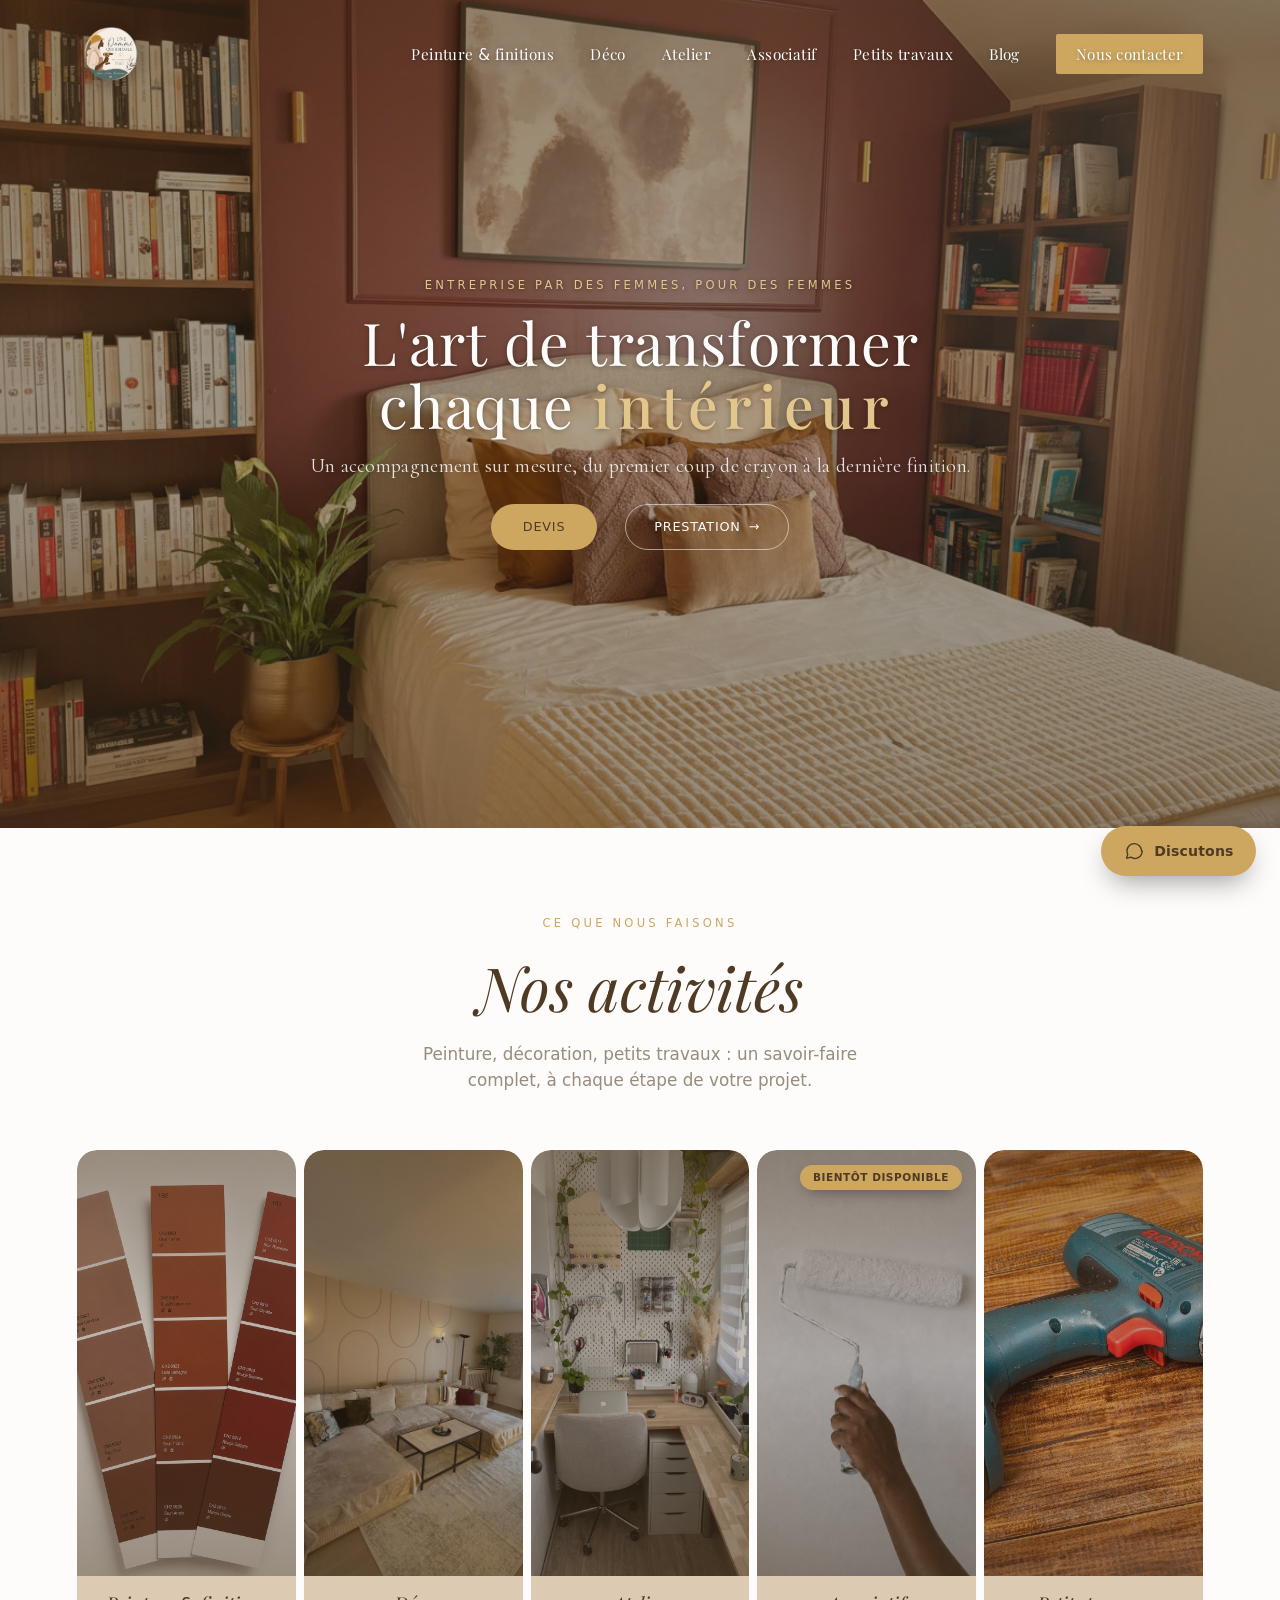
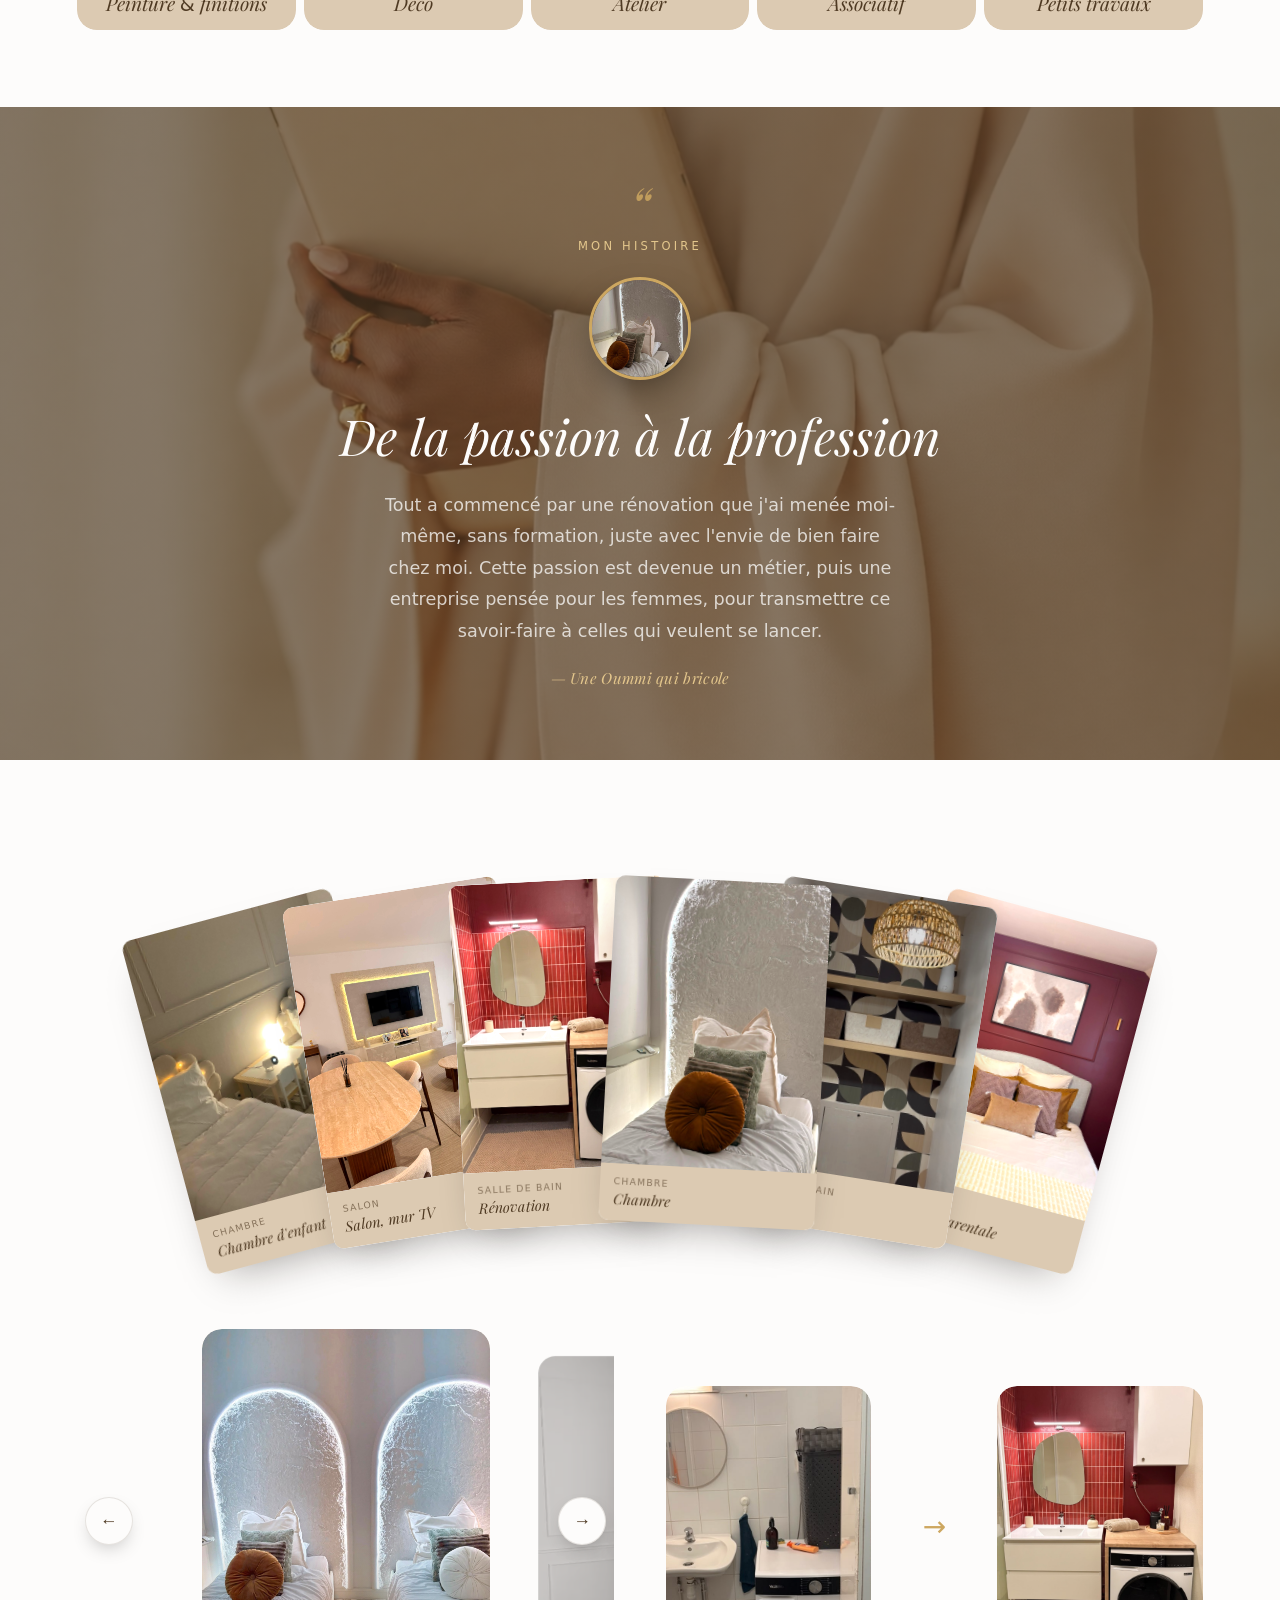
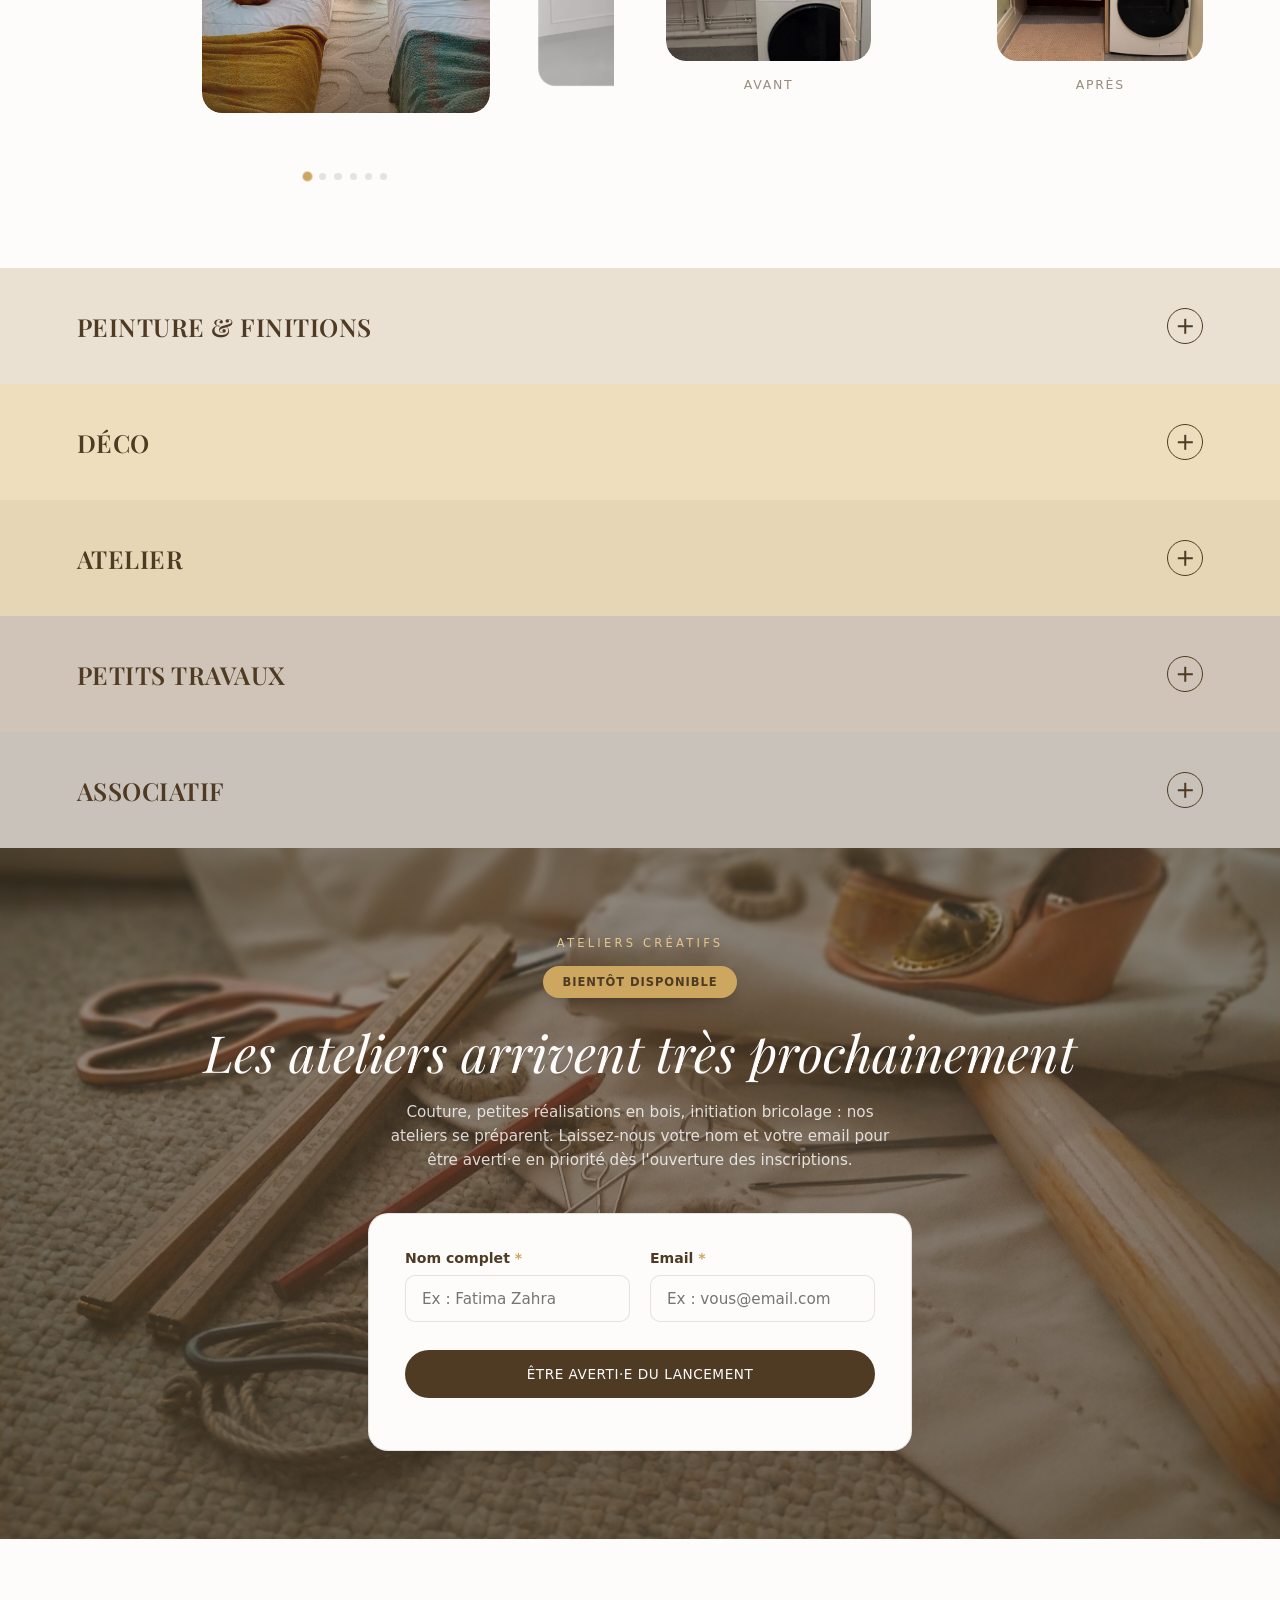
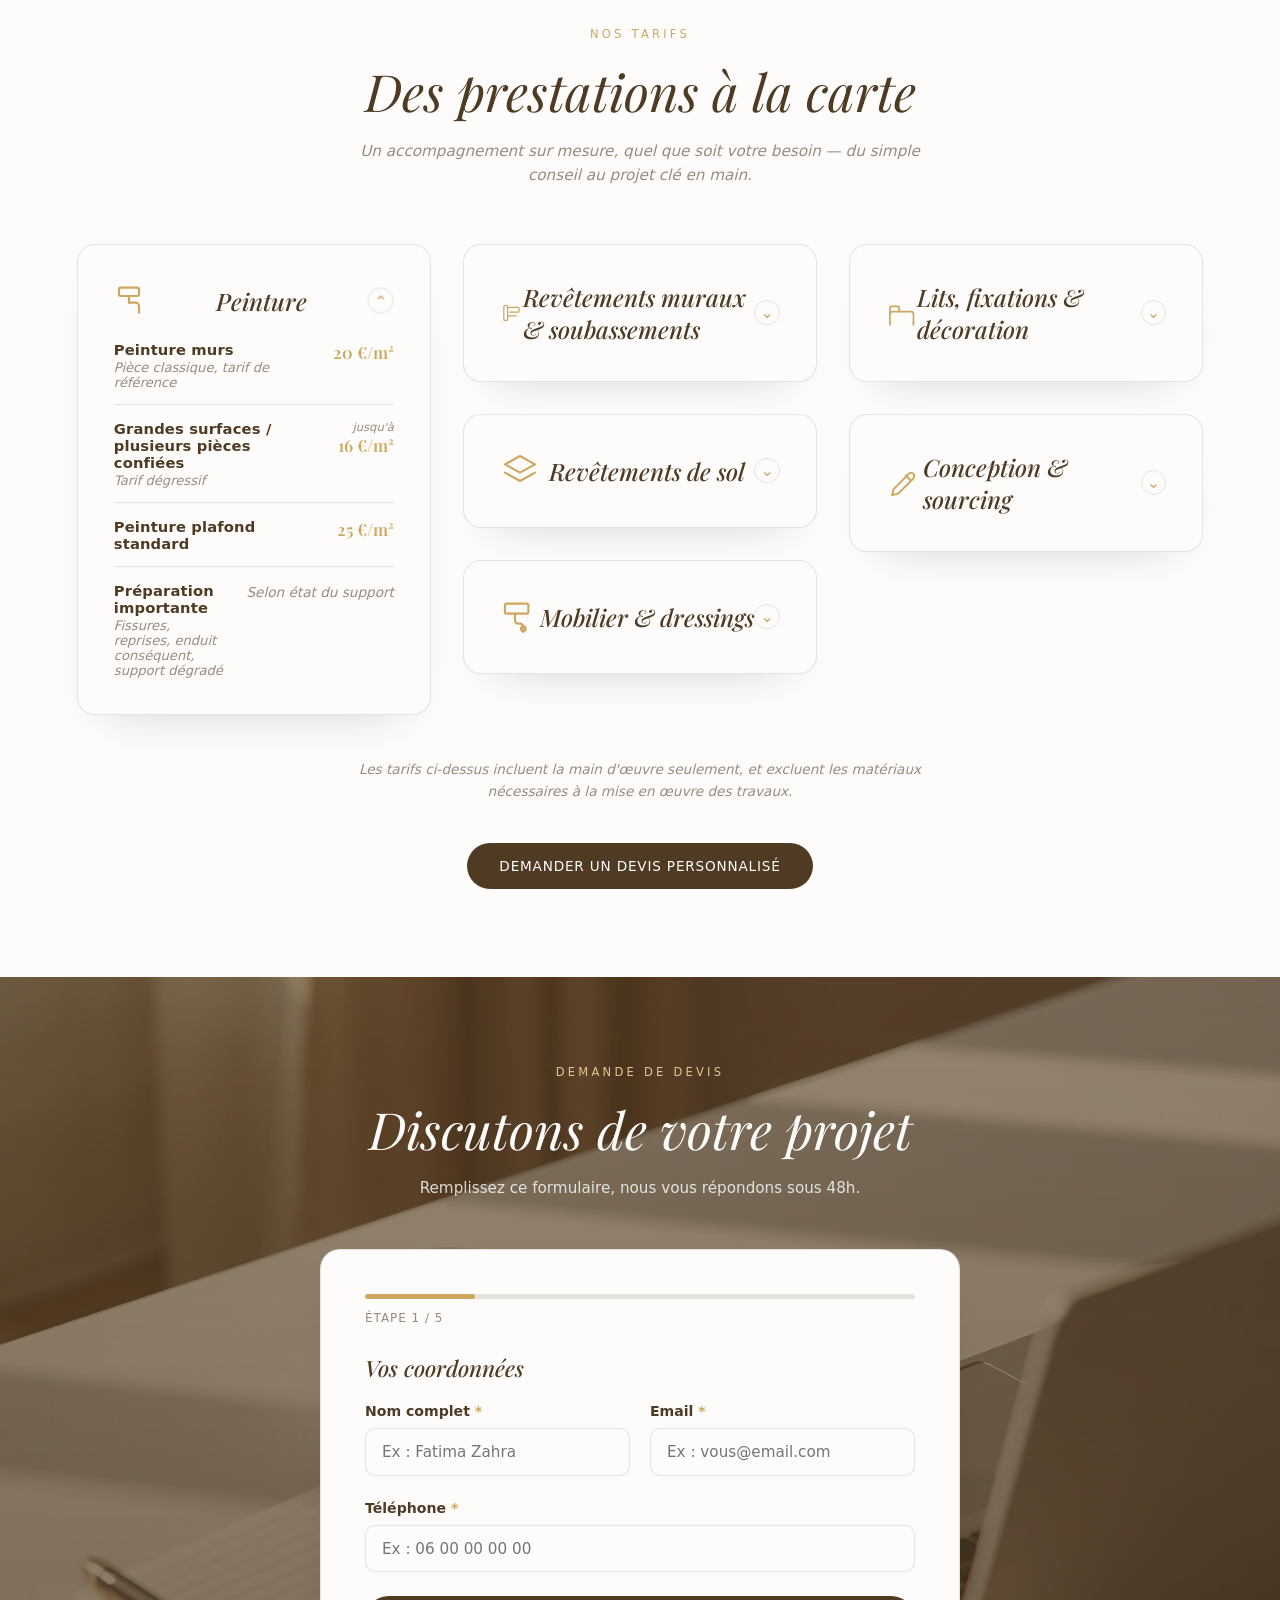
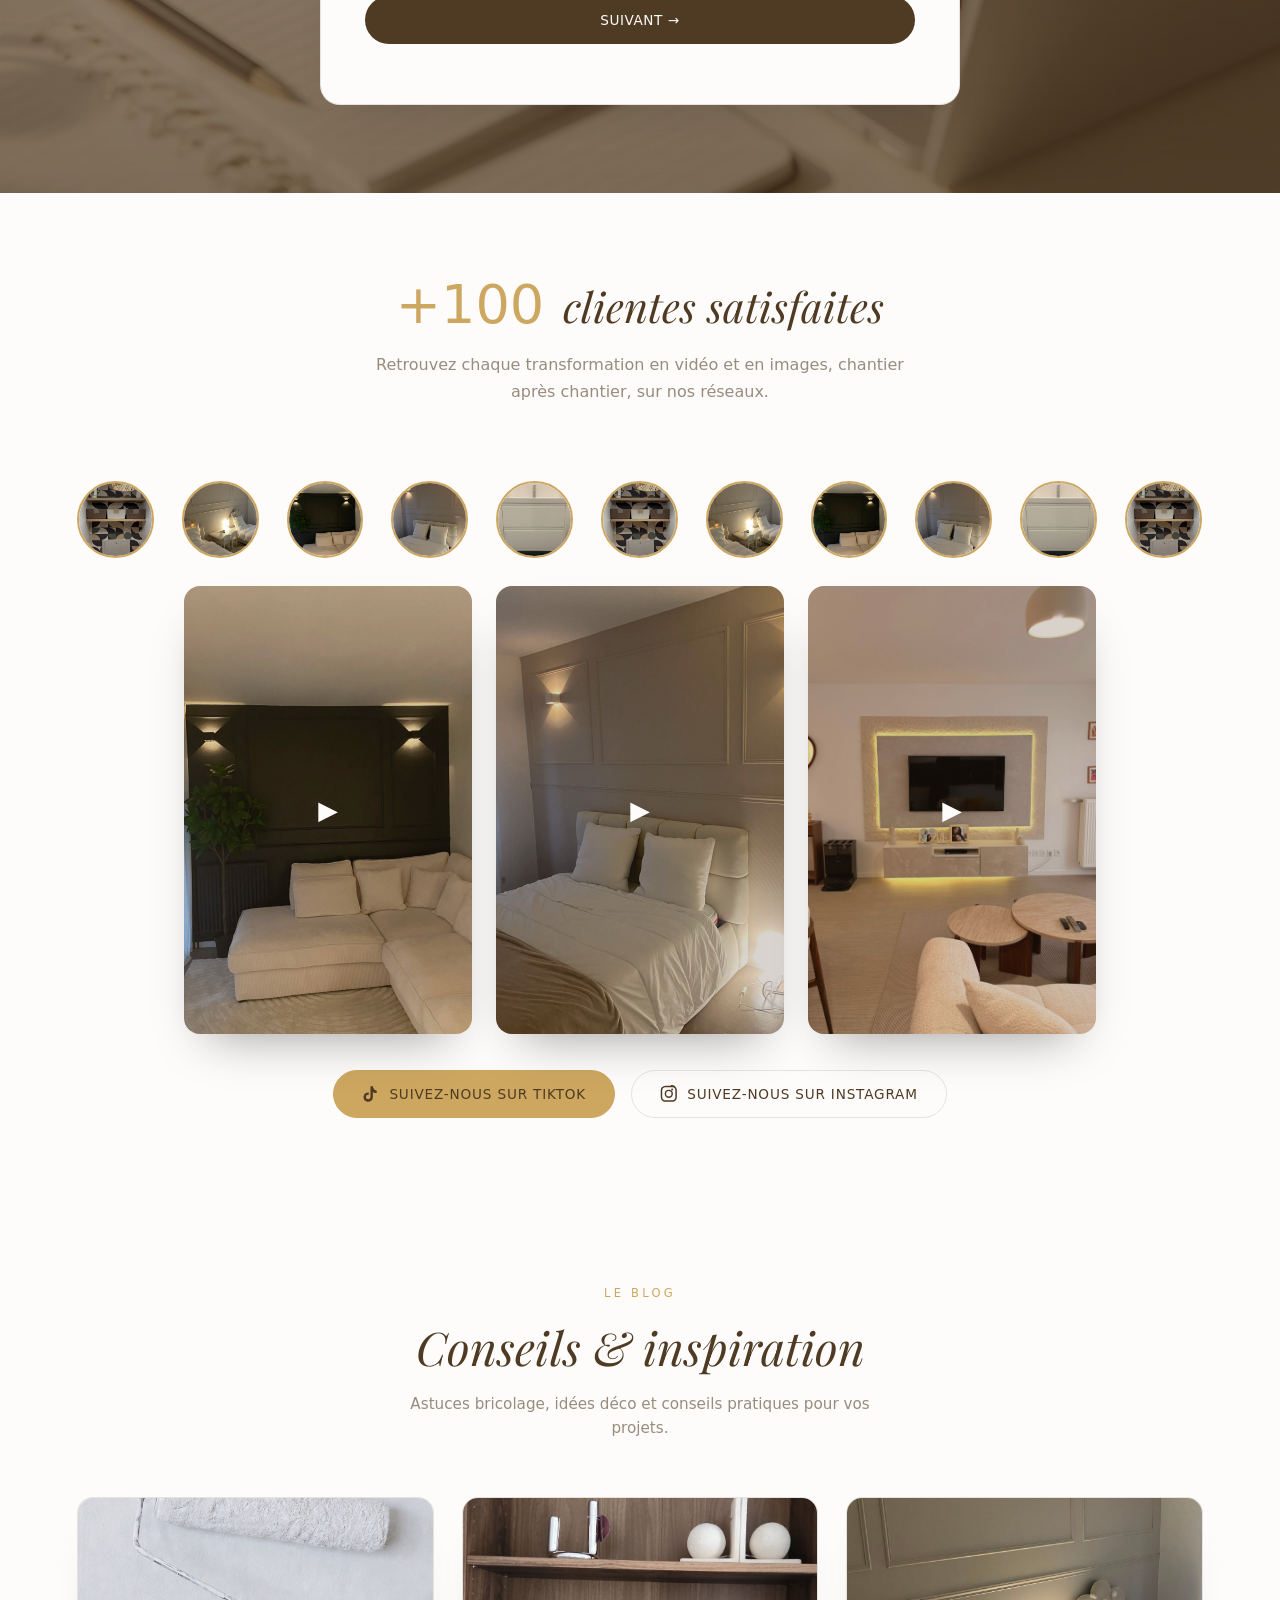
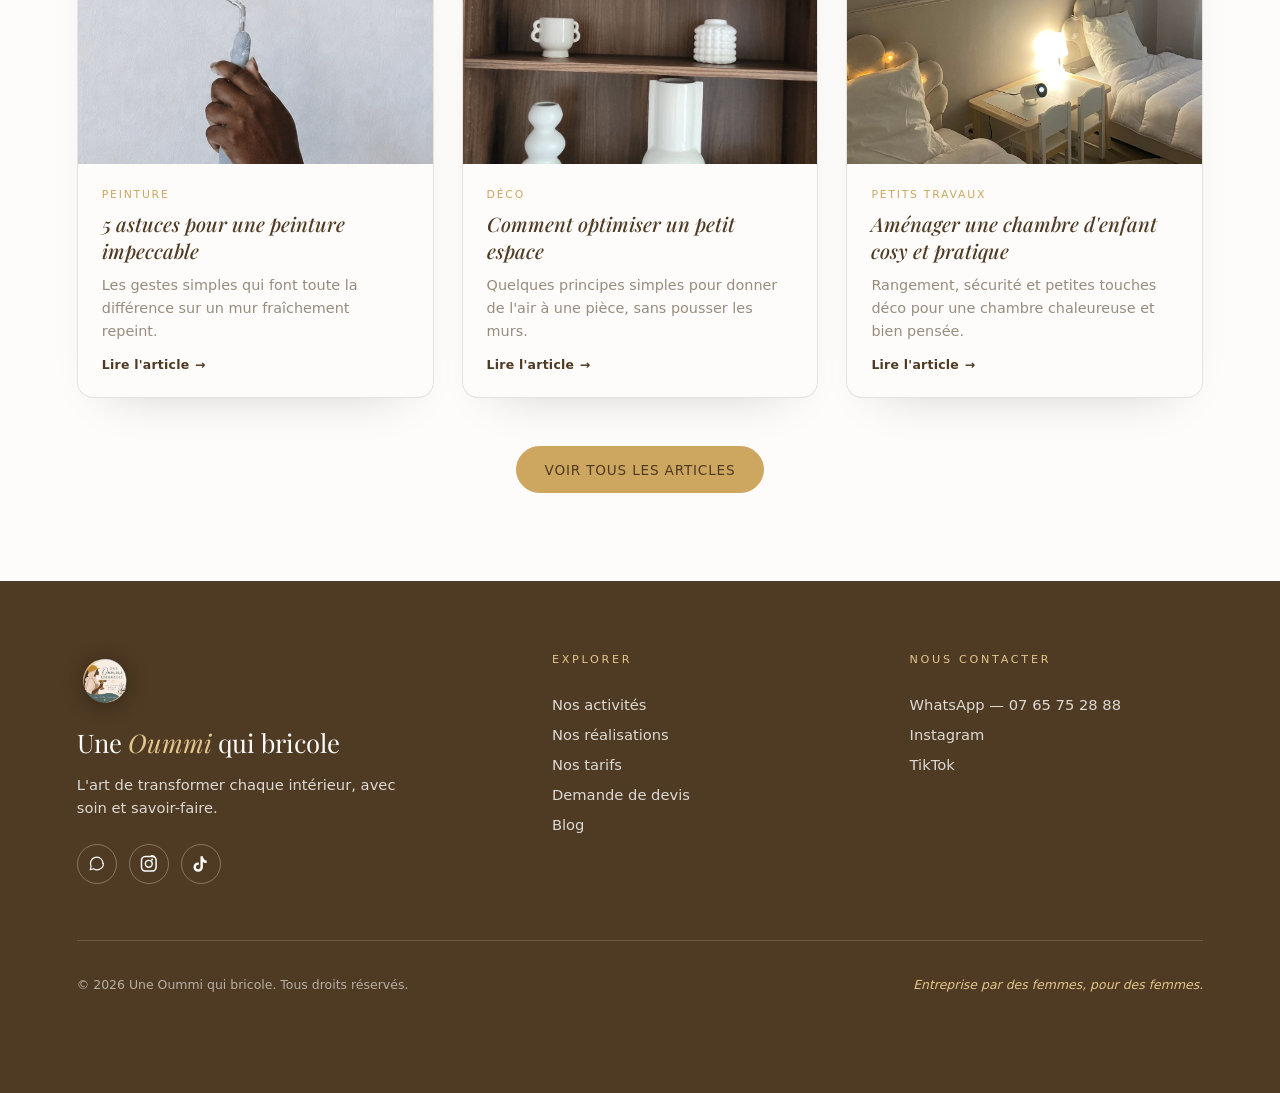
==== index.html @ 95c37f94 "Retire les titres et centre les deux colonnes de Nos réalisations Supprime les mini-titres "En image" ====
<!DOCTYPE html>
<html lang="fr">
<head>
<script>
  if ('scrollRestoration' in history) { history.scrollRestoration = 'manual'; }
  if (window.location.hash) {
    window.history.replaceState(null, '', window.location.pathname + window.location.search);
  }
</script>
<meta charset="utf-8">
<meta name="viewport" content="width=device-width, initial-scale=1">
<title>Une Oummi qui bricole</title>
<style>

  @font-face {
    font-family: 'Playfair Display';
    font-style: normal;
    font-weight: 400 700;
    font-display: swap;
    src: url([data-uri]) format('woff2');
  }
  @font-face {
    font-family: 'Playfair Display';
    font-style: italic;
    font-weight: 400 700;
    font-display: swap;
    src: url([data-uri]) format('woff2');
  }

  @font-face {
    font-family: 'Cormorant';
    font-style: normal;
    font-weight: 300;
    font-display: swap;
    src: url([data-uri]) format('woff2');
  }
  @font-face {
    font-family: 'Cormorant';
    font-style: normal;
    font-weight: 400;
    font-display: swap;
    src: url([data-uri]) format('woff2');
  }
  @font-face {
    font-family: 'Cormorant';
    font-style: italic;
    font-weight: 400;
    font-display: swap;
    src: url([data-uri]) format('woff2');
  }
  @font-face {
    font-family: 'Cormorant';
    font-style: italic;
    font-weight: 500;
    font-display: swap;
    src: url([data-uri]) format('woff2');
  }
  @font-face {
    font-family: 'Cormorant';
    font-style: italic;
    font-weight: 300;
    font-display: swap;
    src: url([data-uri]) format('woff2');
  }


  :root {
    --cream:      #FDFCFB;
    --sand:       #DCCAB2;
    --taupe:      #C2A788;
    --mauve:      #8B6F52;
    --mauve-deep: #4F3A23;
    --espresso:   #4F3A23;
    --gold:       #CDA760;
    --gold-hi:    #E3C68C;
    --paper:      #FDFCFB;
    --sage:       #A1A7A1;

    --bg: var(--cream);
    --fg: var(--espresso);
    --fg-muted: color-mix(in srgb, var(--espresso) 58%, transparent);
    --accent: var(--mauve-deep);
    --accent-ink: var(--paper);
    --hairline: color-mix(in srgb, var(--espresso) 13%, transparent);
  }

  * { box-sizing: border-box; }
  html, body { margin: 0; background: var(--bg); color: var(--fg); font-family: ui-sans-serif, system-ui, -apple-system, sans-serif; overflow-x: hidden; }
  .stage { position: relative; width: 100%; min-height: 100vh; }

  /* ================= SITE (sous l'animation d'entrée) ================= */
  .hero { position: relative; min-height: 100vh; display: flex; flex-direction: column; background: var(--bg); }
  .nav {
    position: absolute; top: 0; left: 0; right: 0; z-index: 5;
    display: flex; align-items: center; justify-content: space-between; gap: 1.5rem;
    padding: 1.25rem clamp(1.25rem, 6vw, 5rem);
    background: transparent; border-bottom: none; opacity: 0;
  }
  .brand { display: flex; align-items: center; }
  .brand img { height: 4.25rem; width: auto; display: block; filter: drop-shadow(0 2px 10px rgba(0,0,0,0.35)); }
  .plain-amp { font-family: ui-sans-serif, system-ui, sans-serif; font-style: normal; }
  .pillars { display: flex; align-items: center; gap: clamp(1rem, 3vw, 2.25rem); list-style: none; margin: 0; padding: 0; font-family: 'Playfair Display', ui-serif, Georgia, serif; font-weight: 400; font-size: 0.95rem; letter-spacing: 0.03em; color: var(--paper); text-shadow: 0 1px 4px rgba(0,0,0,0.35); }
  .pillars-cta { display: flex; align-items: center; }
  .pillars a { color: inherit; text-decoration: none; }
  .pillars a:hover { color: var(--gold-hi); }
  .cta-nav { display: inline-block; font-family: 'Playfair Display', ui-serif, Georgia, serif; font-weight: 400; font-size: 0.95rem; letter-spacing: 0.02em; color: var(--espresso); background: var(--gold); border: none; padding: 0.65rem 1.25rem; border-radius: 2px; white-space: nowrap; text-decoration: none; }
  .nav-burger { display: none; flex-direction: column; justify-content: center; gap: 5px; width: 1.9rem; height: 1.9rem; background: none; border: none; padding: 0; cursor: pointer; flex: none; }
  .nav-burger span { display: block; width: 100%; height: 2px; border-radius: 2px; background: var(--paper); box-shadow: 0 1px 4px rgba(0,0,0,0.4); transition: transform 0.3s ease, opacity 0.3s ease; }
  .nav.is-open .nav-burger span:nth-child(1) { transform: translateY(7px) rotate(45deg); }
  .nav.is-open .nav-burger span:nth-child(2) { opacity: 0; }
  .nav.is-open .nav-burger span:nth-child(3) { transform: translateY(-7px) rotate(-45deg); }

  /* photo de fond en bannière, texte centré par-dessus */
  .hero-main { position: relative; width: 100%; min-height: 92vh; overflow: hidden; background: var(--espresso); }
  .hero-photo { position: absolute; inset: 0; opacity: 0; }
  .run .hero-photo { animation: rise-in 0.55s ease-out 1.9s forwards; }
  .skip .hero-photo { opacity: 1 !important; animation: none !important; }
  .hero-photo img {
    width: 100%; height: 100%; object-fit: cover; object-position: 50% 30%; display: block;
    filter: brightness(0.78);
  }
  .hero-video-tint {
    position: absolute; inset: 0; z-index: 1;
    background: var(--gold); mix-blend-mode: soft-light; opacity: 0.35;
  }
  .hero-banner-scrim {
    position: absolute; inset: 0; z-index: 1;
    background: radial-gradient(ellipse at center, color-mix(in srgb, var(--espresso) 25%, transparent) 0%, color-mix(in srgb, var(--espresso) 48%, transparent) 100%);
  }
  .hero-copy {
    position: absolute; inset: 0; z-index: 2;
    padding: clamp(2rem, 6vw, 4.5rem) clamp(1.25rem, 6vw, 5rem);
    display: flex; flex-direction: column; align-items: center; justify-content: center; text-align: center;
  }
  .eyebrow { font-family: ui-sans-serif, system-ui, sans-serif; font-size: 0.72rem; letter-spacing: 0.28em; text-transform: uppercase; color: var(--gold-hi); margin: 0 0 1.1rem; opacity: 0; text-shadow: 0 1px 4px rgba(0,0,0,0.5); }
  .hero-title {
    position: relative; font-family: 'Playfair Display', ui-serif, Georgia, serif; font-style: normal;
    font-size: clamp(2.7rem, 6.2vw, 4.7rem); line-height: 1.08; margin: 0 0 1.1rem; font-weight: 400;
    letter-spacing: 0.015em;
    max-width: 44rem; text-shadow: 0 1px 5px rgba(0,0,0,0.3);
    color: var(--paper);
  }
  @media (min-width: 721px) {
    /* sur ordinateur : assez large pour tenir sur deux lignes exactement, mais pas trop petit */
    .hero-title { font-size: clamp(2.8rem, 4.6vw, 4rem); max-width: 62rem; }
  }
  .hero-title .line { display: block; }
  .hero-title .word { display: inline-flex; }
  .hero-title .word-accent { position: relative; }
  .hero-title .word-accent::after {
    content: ''; position: absolute; left: 0.1em; right: 0.5em; bottom: -0.08em; height: 2px;
    background: var(--gold); transform-origin: left; transform: scaleX(0);
    box-shadow: 0 0 8px color-mix(in srgb, var(--gold) 60%, transparent);
  }
  .run .hero-title .word-accent::after { animation: underline-draw 0.28s cubic-bezier(0.65, 0, 0.35, 1) 4.4s forwards; }
  .skip .hero-title .word-accent::after { transform: scaleX(1) !important; }
  @keyframes underline-draw { to { transform: scaleX(1); } }
  /* tout le titre tape a la machine a ecrire : lettres qui apparaissent une a une + curseur clignotant en fin de course */
  .hero-title .letter {
    display: inline-block; overflow: visible; vertical-align: top; padding-bottom: 0.08em; margin-bottom: -0.08em;
  }
  .hero-title .letter > span {
    display: inline-block; opacity: 0;
  }
  @keyframes type-in { to { opacity: 1; } }
  .skip .hero-title .letter > span { opacity: 1 !important; animation: none !important; }
  .type-cursor {
    display: inline-block; width: 0.06em; height: 0.78em; background: var(--gold);
    margin-left: 0.08em; vertical-align: -0.06em; opacity: 0;
  }
  @keyframes cursor-blink { 0%, 49% { opacity: 1; } 50%, 100% { opacity: 0; } }
  .run .type-cursor { animation: cursor-blink 0.5s steps(1) 2.75s 6 forwards; }
  .skip .type-cursor { display: none; }
  .hero-title em {
    font-family: 'Playfair Display', ui-serif, Georgia, serif; font-style: normal; font-weight: 500; padding: 0 0.05em;
    color: var(--gold-hi);
  }
  .hero-quote { font-family: 'Cormorant', 'Playfair Display', ui-serif, Georgia, serif; font-style: normal; font-weight: 400; font-size: clamp(1.05rem, 1.7vw, 1.25rem); color: color-mix(in srgb, var(--paper) 85%, transparent); margin: 0 0 1.6rem; opacity: 0; text-shadow: 0 1px 5px rgba(0,0,0,0.3); letter-spacing: 0.015em; }
  .run .hero-quote { animation: rise-in 0.22s cubic-bezier(0.16, 1, 0.3, 1) 3.5s forwards; }
  .skip .hero-quote { opacity: 1 !important; animation: none !important; }
  .hero-actions-inline { display: flex; gap: 1.75rem; align-items: center; opacity: 0; }
  .btn-hero-primary {
    display: inline-block; font-family: ui-sans-serif, system-ui, sans-serif; font-size: 0.8rem; letter-spacing: 0.06em; text-transform: uppercase;
    color: var(--espresso); background: var(--gold); border: none; padding: 0.95rem 2rem; border-radius: 999px; cursor: pointer; text-decoration: none;
  }
  .btn-hero-ghost {
    display: inline-block; font-family: ui-sans-serif, system-ui, sans-serif; font-size: 0.8rem; letter-spacing: 0.06em; text-transform: uppercase;
    color: var(--paper); background: transparent; border: 1px solid color-mix(in srgb, var(--paper) 55%, transparent);
    padding: 0.9rem 1.75rem; border-radius: 999px; cursor: pointer; text-decoration: none;
    position: relative; transition: border-color 0.25s ease, background 0.25s ease;
  }
  .btn-hero-ghost::after { content: '→'; margin-left: 0.5rem; transition: margin-left 0.25s ease; display: inline-block; }
  .btn-hero-ghost:hover { border-color: var(--paper); background: color-mix(in srgb, var(--paper) 12%, transparent); }
  .btn-hero-ghost:hover::after { margin-left: 0.9rem; }
  .run .hero-actions-inline { animation: rise-in 0.25s cubic-bezier(0.16, 1, 0.3, 1) 3.55s forwards; }

  /* section histoire — bandeau sombre "manifeste", portrait medaillon + citation */
  .story {
    position: relative; overflow: hidden; text-align: center; background: var(--espresso);
    padding: clamp(3rem, 6vw, 4.5rem) clamp(1.5rem, 6vw, 5rem);
  }
  .story-bg {
    position: absolute; inset: 0; z-index: 0;
    background: linear-gradient(color-mix(in srgb, var(--espresso) 65%, transparent), color-mix(in srgb, var(--espresso) 65%, transparent)), url(histoire-bg.jpg) center 30% / cover no-repeat;
  }
  .story-quote-mark {
    position: relative; z-index: 1; display: block; font-family: 'Playfair Display', ui-serif, Georgia, serif; font-style: italic; line-height: 1;
    font-size: clamp(2.5rem, 5vw, 3.25rem); color: var(--gold); opacity: 0.85; margin: 0 0 0.5rem;
  }
  .story-eyebrow {
    position: relative; z-index: 1; font-family: ui-sans-serif, system-ui, sans-serif; font-size: 0.72rem;
    letter-spacing: 0.28em; text-transform: uppercase; color: var(--gold-hi); margin: 0 0 1.5rem;
  }
  .story-photo {
    position: relative; z-index: 1; width: clamp(6rem, 8vw, 7.5rem); height: clamp(6rem, 8vw, 7.5rem);
    border-radius: 50%; overflow: hidden; border: 3px solid var(--gold); margin: 0 auto 1.5rem;
    box-shadow: 0 1rem 2.5rem -1rem rgba(0,0,0,0.6);
  }
  .story-photo img { width: 100%; height: 100%; object-fit: cover; display: block; }
  .story-title {
    position: relative; z-index: 1; font-family: 'Playfair Display', ui-serif, Georgia, serif; font-style: italic; font-weight: 400;
    font-size: clamp(2.1rem, 4.2vw, 3.1rem); line-height: 1.25; color: var(--paper); margin: 0 auto 1.5rem; max-width: 38rem;
  }
  .story-text { position: relative; z-index: 1; max-width: 32rem; margin: 0 auto; }
  .story-summary {
    font-family: ui-sans-serif, system-ui, sans-serif; font-style: normal; font-weight: 400;
    font-size: clamp(1rem, 1.4vw, 1.1rem); line-height: 1.8; color: color-mix(in srgb, var(--paper) 76%, transparent); margin: 0 0 1.1rem;
  }
  .story-summary:last-child { margin-bottom: 0; }
  .story-signature {
    font-family: 'Playfair Display', ui-serif, Georgia, serif; font-style: italic; font-weight: 400;
    font-size: 0.95rem; letter-spacing: 0.02em; color: var(--gold-hi); margin: 1.25rem 0 0;
  }

  /* ================= EXPLAIN BANDS ================= */
  .explain-bands { display: flex; flex-direction: column; }
  .explain-band {
    display: block; width: 100%; border: none; cursor: pointer; text-align: left;
    padding: clamp(1.5rem, 4vw, 2.5rem) clamp(1.5rem, 6vw, 5rem); font: inherit;
  }
  .explain-band-inner { display: flex; align-items: center; justify-content: space-between; gap: 1.5rem; }
  .explain-band-title {
    font-family: 'Playfair Display', ui-serif, Georgia, serif; font-weight: 600; font-style: normal;
    text-transform: uppercase; letter-spacing: 0.02em; font-size: clamp(1.1rem, 2.4vw, 1.55rem);
  }
  .explain-band-icon {
    position: relative; flex: 0 0 auto; width: 2.25rem; height: 2.25rem; border-radius: 50%;
    border: 1.5px solid currentColor; transition: transform 0.3s ease;
  }
  .explain-band-icon::before, .explain-band-icon::after {
    content: ''; position: absolute; top: 50%; left: 50%; background: currentColor;
    transform: translate(-50%, -50%);
  }
  .explain-band-icon::before { width: 0.9rem; height: 1.5px; }
  .explain-band-icon::after { width: 1.5px; height: 0.9rem; transition: opacity 0.25s ease; }
  .explain-band.is-open .explain-band-icon { transform: rotate(90deg); }
  .explain-band.is-open .explain-band-icon::after { opacity: 0; }
  .explain-band-panel {
    display: grid; grid-template-rows: 0fr; transition: grid-template-rows 0.4s cubic-bezier(0.16, 1, 0.3, 1);
  }
  .explain-band.is-open .explain-band-panel { grid-template-rows: 1fr; }
  .explain-band-content { overflow: hidden; }
  .explain-band-body {
    display: flex; flex-wrap: wrap; align-items: flex-start;
    gap: clamp(1.5rem, 4vw, 3rem); padding-top: 1.25rem;
  }
  .explain-band-main { flex: 1 1 20rem; min-width: 0; }
  .explain-band-text {
    display: block; font-family: ui-sans-serif, system-ui, sans-serif;
    font-size: 1rem; line-height: 1.65; max-width: 38rem;
  }
  .explain-band-features {
    list-style: none; margin: 1.35rem 0 0; padding: 0; max-width: 38rem;
    display: grid; grid-template-columns: repeat(auto-fit, minmax(13rem, 1fr)); gap: 0.6rem 1.5rem;
  }
  .explain-band-features li {
    display: flex; align-items: flex-start; gap: 0.6rem;
    font-family: ui-sans-serif, system-ui, sans-serif; font-size: 0.9rem; font-weight: 600; line-height: 1.4;
  }
  .explain-band-features li::before {
    content: ''; flex: none; width: 0.4rem; height: 0.4rem; margin-top: 0.5rem;
    border-radius: 50%; background: currentColor; opacity: 0.55;
  }
  .explain-band-gallery {
    flex: 1 1 16rem; max-width: 22rem; display: grid; grid-template-columns: repeat(2, 1fr);
    gap: 0.75rem; margin-top: 0; perspective: 800px;
  }
  .explain-band-gallery img:first-child { grid-column: 1 / -1; height: 9.5rem; }
  .explain-band-gallery img {
    width: 100%; height: 6.75rem; border-radius: 12px; object-fit: cover; cursor: zoom-in;
    box-shadow: 0 0.5rem 1.25rem -0.5rem rgba(0,0,0,0.35); transition: transform 0.15s ease-out, box-shadow 0.2s ease;
    will-change: transform;
  }
  @media (hover: hover) { .explain-band-gallery img:hover { box-shadow: 0 1rem 2rem -0.5rem rgba(0,0,0,0.45); } }
  .explain-band-cta {
    display: inline-flex; align-items: center; gap: 0.4rem; margin-top: 1.5rem;
    font-family: ui-sans-serif, system-ui, sans-serif; font-size: 0.82rem; font-weight: 600; letter-spacing: 0.03em;
    color: var(--espresso); background: var(--paper); text-decoration: none;
    padding: 0.75rem 1.4rem; border-radius: 999px; transition: transform 0.2s ease, box-shadow 0.2s ease;
    box-shadow: 0 0.4rem 1rem -0.5rem rgba(0,0,0,0.3);
  }
  .explain-band-cta:hover { transform: translateY(-2px); box-shadow: 0 0.6rem 1.25rem -0.5rem rgba(0,0,0,0.35); }
  .explain-band:nth-child(1) { background: color-mix(in srgb, var(--sand) 55%, var(--cream)); color: var(--espresso); }
  .explain-band:nth-child(2) { background: color-mix(in srgb, var(--gold-hi) 55%, var(--cream)); color: var(--espresso); }
  .explain-band:nth-child(3) { background: color-mix(in srgb, var(--gold) 45%, var(--cream)); color: var(--espresso); }
  .explain-band:nth-child(4) { background: color-mix(in srgb, var(--mauve) 40%, var(--cream)); color: var(--espresso); }
  .explain-band:nth-child(5) { background: color-mix(in srgb, var(--espresso) 30%, var(--cream)); color: var(--espresso); }

  /* ================= TARIFS ================= */
  .tarifs { background: var(--cream); padding: clamp(3.5rem, 7vw, 5.5rem) clamp(1.25rem, 6vw, 5rem); text-align: center; }
  .tarifs-eyebrow { font-family: ui-sans-serif, system-ui, sans-serif; font-size: 0.72rem; letter-spacing: 0.28em; text-transform: uppercase; color: var(--gold); margin: 0 0 1rem; }
  .tarifs-title { font-family: 'Playfair Display', ui-serif, Georgia, serif; font-style: italic; font-weight: 400; font-size: clamp(2.2rem, 5vw, 3.2rem); color: var(--fg); margin: 0 0 0.85rem; }
  .tarifs-note { font-family: ui-sans-serif, system-ui, sans-serif; font-style: italic; font-size: 0.95rem; line-height: 1.6; color: var(--fg-muted); max-width: 36rem; margin: 0 auto clamp(2.5rem, 5vw, 3.5rem); }
  .tarifs-groups { columns: 3 20rem; column-gap: clamp(1.5rem, 3vw, 2rem); text-align: left; max-width: 74rem; margin: 0 auto; }
  .tarifs-group {
    background: var(--paper); border: 1px solid var(--hairline); border-radius: 18px;
    padding: clamp(1.75rem, 3vw, 2.25rem); box-shadow: 0 1.5rem 3rem -2rem rgba(0,0,0,0.2);
    break-inside: avoid; margin-bottom: clamp(1.5rem, 3vw, 2rem);
  }
  .tarifs-group-summary { list-style: none; cursor: pointer; display: flex; align-items: center; justify-content: space-between; }
  .tarifs-group-summary::-webkit-details-marker { display: none; }
  .tarifs-group-summary .tarifs-group-icon,
  .tarifs-group-summary .tarifs-group-title { margin-bottom: 0; }
  .tarifs-group-chevron {
    flex: none; width: 1.6rem; height: 1.6rem; border-radius: 50%; border: 1px solid var(--hairline);
    display: flex; align-items: center; justify-content: center; color: var(--gold);
    transition: transform 0.3s ease;
  }
  .tarifs-group-chevron::before { content: '⌄'; font-size: 1rem; line-height: 1; }
  .tarifs-group[open] .tarifs-group-chevron { transform: rotate(180deg); }
  .tarifs-group .tarifs-list { margin-top: 1.25rem; }
  @media (hover: hover) {
    .tarifs-group-summary:hover .tarifs-group-chevron { border-color: var(--gold); }
  }
  .tarifs-group-icon { display: inline-block; width: 2.5rem; height: 2.5rem; margin-bottom: 1.25rem; color: var(--gold); }
  .tarifs-group-icon svg { width: 100%; height: 100%; fill: none; stroke: currentColor; stroke-width: 1.3; }
  .tarifs-group-title { font-family: 'Playfair Display', ui-serif, Georgia, serif; font-style: italic; font-weight: 500; font-size: 1.5rem; color: var(--fg); margin: 0 0 1.25rem; }
  .tarifs-list { list-style: none; margin: 0; padding: 0; }
  .tarifs-item {
    display: flex; align-items: flex-start; justify-content: space-between; gap: 1rem;
    padding: 0.9rem 0; border-bottom: 1px solid var(--hairline);
  }
  .tarifs-item:last-child { border-bottom: none; padding-bottom: 0; }
  .tarifs-item:first-child { padding-top: 0; }
  .tarifs-item-info { flex: 1 1 auto; min-width: 0; }
  .tarifs-item-name { font-family: ui-sans-serif, system-ui, sans-serif; font-weight: 600; font-size: 0.92rem; letter-spacing: 0.01em; color: var(--fg); display: block; }
  .tarifs-item-desc { font-family: ui-sans-serif, system-ui, sans-serif; font-style: italic; font-size: 0.82rem; color: var(--fg-muted); display: block; margin-top: 0.15rem; }
  .tarifs-item-price { flex: none; text-align: right; }
  .tarifs-item-qualifier { display: block; font-family: ui-sans-serif, system-ui, sans-serif; font-style: italic; font-size: 0.72rem; color: var(--fg-muted); white-space: nowrap; }
  .tarifs-item-amount { font-family: 'Playfair Display', ui-serif, Georgia, serif; font-weight: 600; font-size: 1.05rem; color: var(--gold); white-space: nowrap; }
  .tarifs-item-amount.is-devis { font-family: ui-sans-serif, system-ui, sans-serif; font-style: italic; font-weight: 500; font-size: 0.85rem; color: var(--fg-muted); }
  .tarifs-footnote { font-family: ui-sans-serif, system-ui, sans-serif; font-style: italic; font-size: 0.85rem; line-height: 1.6; color: var(--fg-muted); max-width: 40rem; margin: clamp(2rem, 4vw, 2.75rem) auto 0; }
  .tarifs-cta { display: inline-block; margin-top: clamp(1.75rem, 4vw, 2.5rem); font-family: ui-sans-serif, system-ui, sans-serif; font-size: 0.85rem; letter-spacing: 0.06em; text-transform: uppercase; color: var(--accent-ink); background: var(--accent); border: none; padding: 0.95rem 2rem; border-radius: 999px; cursor: pointer; text-decoration: none; }

  /* ================= MINI LIGHTBOX (galeries des bandes) ================= */
  .mini-lightbox {
    position: fixed; inset: 0; z-index: 200; background: color-mix(in srgb, var(--espresso) 90%, black 10%);
    display: flex; align-items: center; justify-content: center; padding: 2rem;
    opacity: 0; pointer-events: none; transition: opacity 0.25s ease;
  }
  .mini-lightbox.is-open { opacity: 1; pointer-events: auto; }
  .mini-lightbox img { max-width: min(90vw, 50rem); max-height: 85vh; object-fit: contain; border-radius: 6px; box-shadow: 0 2rem 4rem -1rem rgba(0,0,0,0.5); }
  .mini-lightbox-close {
    position: absolute; top: 1.5rem; right: 1.5rem; width: 2.75rem; height: 2.75rem; border-radius: 50%;
    border: 1px solid color-mix(in srgb, var(--paper) 40%, transparent); background: transparent; color: var(--paper);
    font-size: 1.3rem; cursor: pointer; display: flex; align-items: center; justify-content: center;
  }
  .mini-lightbox-close:hover { border-color: var(--gold); color: var(--gold); }
  .mini-lightbox-arrow {
    position: absolute; top: 50%; transform: translateY(-50%); width: 3rem; height: 3rem; border-radius: 50%;
    border: 1px solid color-mix(in srgb, var(--paper) 40%, transparent); background: color-mix(in srgb, var(--espresso) 40%, transparent);
    color: var(--paper); font-size: 1.2rem; cursor: pointer; display: flex; align-items: center; justify-content: center;
    transition: border-color 0.2s ease, color 0.2s ease, background 0.2s ease;
  }
  .mini-lightbox-arrow:hover { border-color: var(--gold); color: var(--gold); background: color-mix(in srgb, var(--espresso) 70%, transparent); }
  .mini-lightbox-prev { left: 1rem; }
  .mini-lightbox-next { right: 1rem; }
  .mini-lightbox-count {
    position: absolute; bottom: 1.25rem; left: 50%; transform: translateX(-50%);
    font-family: ui-sans-serif, system-ui, sans-serif; font-size: 0.8rem; letter-spacing: 0.05em; color: var(--paper);
    background: color-mix(in srgb, var(--espresso) 55%, transparent); padding: 0.35rem 0.9rem; border-radius: 999px;
  }
  @media (max-width: 640px) {
    .mini-lightbox-arrow { width: 2.4rem; height: 2.4rem; font-size: 1rem; }
    .mini-lightbox-prev { left: 0.5rem; }
    .mini-lightbox-next { right: 0.5rem; }
  }

  /* ================= BOUTON CONTACT FLOTTANT ================= */
  .whatsapp-float {
    position: fixed; bottom: 1.5rem; right: 1.5rem; z-index: 60;
    display: inline-flex; align-items: center; gap: 0.6rem;
    background: var(--gold); color: var(--espresso); text-decoration: none;
    font-family: ui-sans-serif, system-ui, sans-serif; font-weight: 600; font-size: 0.88rem; letter-spacing: 0.01em;
    padding: 0.9rem 1.4rem; border-radius: 999px;
    box-shadow: 0 0.75rem 1.75rem -0.5rem rgba(0,0,0,0.4);
    transition: transform 0.25s ease, box-shadow 0.25s ease;
  }
  .whatsapp-float:hover { transform: translateY(-0.15rem); box-shadow: 0 1rem 2rem -0.5rem rgba(0,0,0,0.45); }
  .whatsapp-float svg { width: 1.3rem; height: 1.3rem; fill: none; stroke: currentColor; stroke-width: 1.6; flex: none; }
  .whatsapp-float.is-hidden { opacity: 0; pointer-events: none; transform: translateY(0.5rem); }
  @media (max-width: 720px) {
    .whatsapp-float { padding: 0.75rem 1.1rem; font-size: 0.8rem; bottom: 1.1rem; right: 1.1rem; }
    .whatsapp-float svg { width: 1.15rem; height: 1.15rem; }
  }

  /* ================= FORMULAIRE DE DEVIS ================= */
  .devis {
    position: relative; overflow: hidden; padding: clamp(3.5rem, 7vw, 5.5rem) clamp(1.25rem, 6vw, 5rem); text-align: center;
  }
  .devis-bg {
    position: absolute; inset: 0; z-index: 0;
    background: linear-gradient(color-mix(in srgb, var(--espresso) 55%, transparent), color-mix(in srgb, var(--espresso) 70%, transparent)), url(devis-bg.jpg) center 55% / cover no-repeat;
  }
  .devis-eyebrow { position: relative; z-index: 1; font-family: ui-sans-serif, system-ui, sans-serif; font-size: 0.72rem; letter-spacing: 0.28em; text-transform: uppercase; color: var(--gold-hi); margin: 0 0 1rem; }
  .devis-title { position: relative; z-index: 1; font-family: 'Playfair Display', ui-serif, Georgia, serif; font-style: italic; font-weight: 400; font-size: clamp(2.2rem, 5vw, 3.2rem); color: var(--paper); margin: 0 0 0.85rem; }
  .devis-note { position: relative; z-index: 1; font-family: ui-sans-serif, system-ui, sans-serif; font-size: 0.95rem; line-height: 1.6; color: color-mix(in srgb, var(--paper) 82%, transparent); max-width: 32rem; margin: 0 auto clamp(2.5rem, 5vw, 3rem); }
  .devis-form { position: relative; z-index: 1; }
  .devis-form {
    text-align: left; max-width: 40rem; margin: 0 auto; background: var(--paper);
    border: 1px solid var(--hairline); border-radius: 20px; padding: clamp(1.75rem, 4vw, 2.75rem);
    box-shadow: 0 1.5rem 3rem -2rem rgba(0,0,0,0.2);
  }
  .devis-row { display: flex; gap: 1.25rem; flex-wrap: wrap; }
  .devis-row .devis-field { flex: 1 1 12rem; }
  .devis-field { margin-bottom: 1.5rem; }
  .devis-field label, .devis-field > span.devis-label {
    display: block; font-family: ui-sans-serif, system-ui, sans-serif; font-weight: 600;
    font-size: 0.88rem; color: var(--fg); margin-bottom: 0.6rem;
  }
  .devis-field .req { color: var(--gold); }
  .devis-field input[type="text"], .devis-field input[type="email"], .devis-field input[type="tel"],
  .devis-field input[type="date"], .devis-field textarea {
    width: 100%; box-sizing: border-box; font-family: ui-sans-serif, system-ui, sans-serif; font-size: 0.95rem;
    color: var(--fg); background: var(--cream); border: 1px solid var(--hairline); border-radius: 10px;
    padding: 0.85rem 1rem; transition: border-color 0.2s ease;
  }
  .devis-field textarea { resize: vertical; min-height: 6rem; font-family: ui-sans-serif, system-ui, sans-serif; }
  .devis-field input:focus, .devis-field textarea:focus { outline: none; border-color: var(--gold); }
  .devis-consent {
    display: flex; align-items: flex-start; gap: 0.7rem; font-family: ui-sans-serif, system-ui, sans-serif;
    font-size: 0.82rem; line-height: 1.5; color: var(--fg-muted); margin-bottom: 0.5rem; cursor: pointer;
  }
  .devis-consent input { accent-color: var(--gold); width: 1.05rem; height: 1.05rem; flex: none; margin-top: 0.15rem; }
  .devis-status { text-align: center; font-family: ui-sans-serif, system-ui, sans-serif; font-size: 0.88rem; color: var(--fg-muted); margin-top: 1rem; }

  /* ================= ATELIER (bientôt disponible) ================= */
  .atelier-signup {
    position: relative; overflow: hidden; padding: clamp(3.5rem, 7vw, 5.5rem) clamp(1.25rem, 6vw, 5rem); text-align: center;
  }
  .atelier-signup-bg {
    position: absolute; inset: 0; z-index: 0;
    background: linear-gradient(color-mix(in srgb, var(--espresso) 55%, transparent), color-mix(in srgb, var(--espresso) 72%, transparent)), url(atelier-outils-couture.jpg) center 55% / cover no-repeat;
  }
  .atelier-signup-eyebrow { position: relative; z-index: 1; font-family: ui-sans-serif, system-ui, sans-serif; font-size: 0.72rem; letter-spacing: 0.28em; text-transform: uppercase; color: var(--gold-hi); margin: 0 0 1rem; }
  .atelier-signup-badge {
    position: relative; z-index: 1; display: inline-block; margin: 0 0 1.25rem;
    background: var(--gold); color: var(--espresso);
    font-family: ui-sans-serif, system-ui, sans-serif; font-size: 0.72rem; font-weight: 600;
    letter-spacing: 0.08em; text-transform: uppercase; padding: 0.55rem 1.2rem; border-radius: 999px;
    box-shadow: 0 6px 16px -6px rgba(0,0,0,0.45);
  }
  .atelier-signup-title { position: relative; z-index: 1; font-family: 'Playfair Display', ui-serif, Georgia, serif; font-style: italic; font-weight: 400; font-size: clamp(2.2rem, 5vw, 3.2rem); color: var(--paper); margin: 0 0 0.85rem; }
  .atelier-signup-note { position: relative; z-index: 1; font-family: ui-sans-serif, system-ui, sans-serif; font-size: 0.95rem; line-height: 1.6; color: color-mix(in srgb, var(--paper) 82%, transparent); max-width: 32rem; margin: 0 auto clamp(2rem, 5vw, 2.5rem); }
  .atelier-signup-form {
    position: relative; z-index: 1; text-align: left; max-width: 34rem; margin: 0 auto; background: var(--paper);
    border: 1px solid var(--hairline); border-radius: 20px; padding: clamp(1.75rem, 4vw, 2.25rem);
    box-shadow: 0 1.5rem 3rem -2rem rgba(0,0,0,0.2);
  }
  .atelier-signup-btn {
    display: block; width: 100%; font-family: ui-sans-serif, system-ui, sans-serif; font-size: 0.85rem;
    letter-spacing: 0.04em; text-transform: uppercase; border: none; padding: 1rem 1.5rem; border-radius: 999px;
    cursor: pointer; background: var(--accent); color: var(--accent-ink); margin-top: 0.25rem;
  }

  /* ---- assistant en étapes ---- */
  .devis-progress { height: 5px; border-radius: 999px; background: var(--hairline); overflow: hidden; margin-bottom: 0.75rem; }
  .devis-progress-bar { display: block; height: 100%; width: 20%; background: var(--gold); border-radius: 999px; transition: width 0.4s cubic-bezier(0.16, 1, 0.3, 1); }
  .devis-step-label { font-family: ui-sans-serif, system-ui, sans-serif; font-size: 0.75rem; letter-spacing: 0.08em; text-transform: uppercase; color: var(--fg-muted); margin: 0 0 1.75rem; }
  .devis-step { display: none; animation: devis-step-in 0.35s cubic-bezier(0.16, 1, 0.3, 1); }
  .devis-step.is-active { display: block; }
  @keyframes devis-step-in { from { opacity: 0; transform: translateX(12px); } to { opacity: 1; transform: translateX(0); } }
  .devis-step-title { font-family: 'Playfair Display', ui-serif, Georgia, serif; font-style: italic; font-weight: 500; font-size: 1.4rem; color: var(--fg); margin: 0 0 1.25rem; }
  .devis-step-subtitle { font-family: ui-sans-serif, system-ui, sans-serif; font-weight: 600; font-size: 0.88rem; color: var(--fg); margin: 0 0 0.9rem; }
  .devis-choice-group { display: grid; grid-template-columns: repeat(auto-fit, minmax(11rem, 1fr)); gap: 0.75rem; margin-bottom: 1.5rem; }
  .devis-choice {
    position: relative; display: flex; align-items: center; gap: 0.65rem;
    font-family: ui-sans-serif, system-ui, sans-serif; font-size: 0.9rem; color: var(--fg);
    background: var(--cream); border: 1.5px solid var(--hairline); border-radius: 12px;
    padding: 0.9rem 1rem; cursor: pointer; transition: border-color 0.2s ease, background 0.2s ease, transform 0.15s ease;
  }
  .devis-choice input { position: absolute; opacity: 0; width: 0; height: 0; }
  .devis-choice::before {
    content: ''; flex: none; width: 1.1rem; height: 1.1rem; border-radius: 50%;
    border: 1.5px solid var(--hairline); background: var(--paper); transition: border-color 0.2s ease, background 0.2s ease;
  }
  .devis-choice:has(input:checked) { border-color: var(--gold); background: color-mix(in srgb, var(--gold) 12%, var(--cream)); font-weight: 600; }
  .devis-choice:has(input:checked)::before { border-color: var(--gold); background: var(--gold); box-shadow: inset 0 0 0 3px var(--paper); }
  @media (hover: hover) {
    .devis-choice:hover { border-color: var(--gold); transform: translateY(-1px); }
  }
  .devis-nav { display: flex; gap: 0.85rem; margin-top: 0.5rem; }
  .devis-btn {
    display: none; flex: 1; font-family: ui-sans-serif, system-ui, sans-serif; font-size: 0.85rem;
    letter-spacing: 0.04em; text-transform: uppercase; border: none; padding: 1rem 1.5rem; border-radius: 999px; cursor: pointer;
  }
  .devis-btn-prev { display: block; background: transparent; border: 1.5px solid var(--hairline); color: var(--fg-muted); flex: 0 0 auto; }
  .devis-btn-next { display: block; background: var(--accent); color: var(--accent-ink); }
  .devis-submit { display: none; background: var(--accent); color: var(--accent-ink); }
  .devis-nav.is-first .devis-btn-prev { display: none; }
  .devis-nav.is-last .devis-btn-next { display: none; }
  .devis-nav.is-last .devis-submit { display: block; }

  /* bloc de contenu sous la photo, sur fond clair */
  .hero-content { padding: clamp(2rem, 5vw, 3.5rem) clamp(1.25rem, 6vw, 5rem) clamp(1.5rem, 4vw, 2.5rem); display: flex; align-items: flex-end; justify-content: space-between; gap: 2rem; flex-wrap: wrap; }
  .hero-sub { font-size: 1.1rem; line-height: 1.6; color: var(--fg-muted); max-width: 30rem; margin: 0; opacity: 0; }
  .hero-actions { display: flex; gap: 1rem; align-items: center; flex-wrap: wrap; opacity: 0; }
  .btn-primary { font-family: ui-sans-serif, system-ui, sans-serif; font-size: 0.85rem; letter-spacing: 0.06em; text-transform: uppercase; color: var(--accent-ink); background: var(--accent); border: none; padding: 0.95rem 1.75rem; border-radius: 2px; cursor: pointer; }
  .btn-ghost { font-family: ui-sans-serif, system-ui, sans-serif; font-size: 0.85rem; letter-spacing: 0.06em; text-transform: uppercase; color: var(--fg); background: transparent; border: 1px solid var(--hairline); padding: 0.95rem 1.75rem; border-radius: 2px; cursor: pointer; }

  /* ================= AVIS / VIDEOS TIKTOK ================= */
  .social-proof { background: var(--cream); padding: clamp(3rem, 7vw, 5rem) clamp(1.25rem, 6vw, 5rem); text-align: center; }
  .social-proof-stat {
    font-family: 'Playfair Display', ui-serif, Georgia, serif; font-weight: 400; font-style: italic;
    font-size: clamp(1.9rem, 3.6vw, 2.6rem); color: var(--fg); margin: 0 0 0.9rem;
  }
  .social-proof-number { font-family: ui-sans-serif, system-ui, sans-serif; font-style: normal; color: var(--gold); font-weight: 300; font-size: 1.3em; margin-right: 0.15em; }
  .social-proof-subtitle {
    font-family: ui-sans-serif, system-ui, sans-serif; font-size: 1rem; line-height: 1.7; color: var(--fg-muted);
    max-width: 34rem; margin: 0 auto clamp(2rem, 5vw, 3rem);
  }
  .social-proof-videos { display: flex; flex-wrap: wrap; justify-content: center; gap: 1.5rem; }
  .social-proof-card {
    position: relative; display: block; flex: 1 1 15rem; max-width: 18rem; aspect-ratio: 9 / 14;
    border-radius: 16px; overflow: hidden; box-shadow: 0 1.5rem 3rem -1.5rem rgba(0,0,0,0.4);
    transition: transform 0.35s ease;
  }
  .social-proof-card:hover { transform: translateY(-0.4rem); }
  .social-proof-card img { width: 100%; height: 100%; object-fit: cover; display: block; }
  .social-proof-play {
    position: absolute; inset: 0; display: flex; align-items: center; justify-content: center;
    color: var(--paper); font-size: 1.6rem; background: color-mix(in srgb, var(--espresso) 22%, transparent);
  }
  .social-proof-links { display: flex; flex-wrap: wrap; justify-content: center; gap: 1rem; margin-top: clamp(1.5rem, 4vw, 2.25rem); }
  .social-proof-link {
    display: inline-flex; align-items: center; gap: 0.6rem;
    font-family: ui-sans-serif, system-ui, sans-serif; font-size: 0.85rem; letter-spacing: 0.06em; text-transform: uppercase;
    color: var(--espresso); background: var(--gold); border: 1px solid var(--gold); padding: 0.9rem 1.75rem; border-radius: 999px;
    text-decoration: none; transition: transform 0.25s ease, box-shadow 0.25s ease;
  }
  .social-proof-link:hover { transform: translateY(-0.15rem); box-shadow: 0 0.75rem 1.5rem -0.75rem rgba(0,0,0,0.4); }
  .social-proof-link svg { width: 1.1rem; height: 1.1rem; fill: currentColor; flex: none; }
  .social-proof-link--outline { color: var(--fg); background: transparent; border-color: var(--hairline); }

  /* ================= BLOG (apercu) ================= */
  .blog-teaser { --blog-pad: clamp(1.25rem, 6vw, 5rem); padding: clamp(3.5rem, 7vw, 5.5rem) var(--blog-pad); text-align: center; background: var(--paper); }
  .blog-teaser-eyebrow { font-family: ui-sans-serif, system-ui, sans-serif; font-size: 0.72rem; letter-spacing: 0.28em; text-transform: uppercase; color: var(--gold); margin: 0 0 1rem; }
  .blog-teaser-title { font-family: 'Playfair Display', ui-serif, Georgia, serif; font-style: italic; font-weight: 400; font-size: clamp(2rem, 4.6vw, 2.9rem); color: var(--fg); margin: 0 0 0.85rem; }
  .blog-teaser-subtitle { font-family: ui-sans-serif, system-ui, sans-serif; font-size: 0.95rem; line-height: 1.6; color: var(--fg-muted); max-width: 32rem; margin: 0 auto clamp(2.5rem, 5vw, 3.5rem); }
  .blog-teaser-grid { display: grid; grid-template-columns: repeat(auto-fit, minmax(17rem, 1fr)); gap: 1.75rem; max-width: 74rem; margin: 0 auto clamp(2.5rem, 5vw, 3rem); text-align: left; }
  .blog-teaser-card { display: flex; flex-direction: column; text-decoration: none; color: inherit; border-radius: 16px; overflow: hidden; background: var(--cream); border: 1px solid var(--hairline); box-shadow: 0 1.5rem 3rem -2rem rgba(0,0,0,0.2); transition: transform 0.3s cubic-bezier(0.16, 1, 0.3, 1), box-shadow 0.3s ease; }
  .blog-teaser-card:hover { transform: translateY(-0.5rem); box-shadow: 0 2rem 3.5rem -1.75rem rgba(0,0,0,0.3); }
  .blog-teaser-media { display: block; position: relative; overflow: hidden; aspect-ratio: 4/3; }
  .blog-teaser-media img { width: 100%; height: 100%; object-fit: cover; display: block; transition: transform 0.5s cubic-bezier(0.16, 1, 0.3, 1); }
  @media (hover: hover) { .blog-teaser-card:hover .blog-teaser-media img { transform: scale(1.08); } }
  .blog-teaser-body { display: block; padding: 1.5rem; }
  .blog-teaser-tag { display: block; font-family: ui-sans-serif, system-ui, sans-serif; font-size: 0.68rem; letter-spacing: 0.16em; text-transform: uppercase; color: var(--gold); margin: 0 0 0.6rem; }
  .blog-teaser-card-title { display: block; font-family: 'Playfair Display', ui-serif, Georgia, serif; font-style: italic; font-weight: 500; font-size: 1.25rem; color: var(--fg); margin: 0 0 0.6rem; transition: color 0.2s ease; }
  .blog-teaser-card:hover .blog-teaser-card-title { color: var(--mauve-deep); }
  .blog-teaser-excerpt { display: block; font-family: ui-sans-serif, system-ui, sans-serif; font-size: 0.9rem; line-height: 1.6; color: var(--fg-muted); margin: 0; }
  .blog-teaser-arrow { display: inline-flex; align-items: center; gap: 0.35rem; margin-top: 0.9rem; font-family: ui-sans-serif, system-ui, sans-serif; font-size: 0.78rem; font-weight: 600; letter-spacing: 0.02em; color: var(--mauve-deep); }
  .blog-teaser-card:hover .blog-teaser-arrow span { transform: translateX(0.3rem); }
  .blog-teaser-arrow span { display: inline-block; transition: transform 0.25s ease; }
  .blog-teaser-cta {
    display: inline-block; font-family: ui-sans-serif, system-ui, sans-serif; font-size: 0.85rem; letter-spacing: 0.06em; text-transform: uppercase;
    color: var(--espresso); background: var(--gold); border: 1px solid var(--gold); padding: 0.9rem 1.75rem; border-radius: 999px;
    text-decoration: none; transition: transform 0.25s ease, box-shadow 0.25s ease;
  }
  .blog-teaser-cta:hover { transform: translateY(-0.15rem); box-shadow: 0 0.75rem 1.5rem -0.75rem rgba(0,0,0,0.4); }

  /* ================= MARQUEE (bande de photos qui defile) ================= */
  .marquee { overflow: hidden; background: var(--cream); padding: clamp(1.25rem, 3vw, 1.75rem) 0; }
  .marquee-track { display: flex; align-items: center; gap: clamp(1.1rem, 2.5vw, 1.75rem); width: max-content; animation: marquee-scroll 320s linear infinite; will-change: transform; backface-visibility: hidden; }
  .marquee-item {
    flex: none; display: block; width: clamp(3.5rem, 6vw, 5rem); height: clamp(3.5rem, 6vw, 5rem);
    border-radius: 50%; overflow: hidden; border: 2px solid var(--gold);
  }
  .marquee-item img { width: 100%; height: 100%; object-fit: cover; display: block; }
  @keyframes marquee-scroll { from { transform: translateX(0); } to { transform: translateX(-50%); } }

  /* ================= MANIFESTE (texte interactif au scroll) ================= */
  .manifesto { background: var(--cream); padding: clamp(3.5rem, 8vw, 5.5rem) clamp(1.25rem, 6vw, 5rem) clamp(1rem, 3vw, 1.5rem); }
  .manifesto-inner { max-width: 42rem; margin: 0 auto; text-align: center; }
  .manifesto-eyebrow { font-family: ui-sans-serif, system-ui, sans-serif; font-size: 0.72rem; letter-spacing: 0.28em; text-transform: uppercase; color: var(--gold); margin: 0 0 1rem; }
  .manifesto-title {
    font-family: 'Playfair Display', ui-serif, Georgia, serif; font-style: italic; font-weight: 400;
    font-size: clamp(2.8rem, 7vw, 3.8rem); margin: 0 0 0.85rem; color: var(--fg);
  }
  .manifesto-hook { font-size: 1.05rem; line-height: 1.6; color: var(--fg-muted); margin: 0 auto; max-width: 28rem; }

  @media (max-width: 720px) {
    .manifesto { padding: 3rem 1.25rem 1.5rem; }
  }

  .univers { position: relative; padding: clamp(1rem, 3vw, 2rem) clamp(1.25rem, 6vw, 5rem) clamp(3rem, 6vw, 5rem); }
  .univers-accordion { display: flex; gap: 0.5rem; height: clamp(20rem, 42vw, 30rem); }
  .univers-panel {
    position: relative; flex: 1 1 0; min-width: 0; overflow: hidden; border-radius: 20px;
    -webkit-mask-image: -webkit-radial-gradient(white, black); transform: translateZ(0);
    border: none; padding: 0; margin: 0; cursor: pointer; background: var(--sand); text-align: left;
    transition: flex-grow 0.65s cubic-bezier(0.16, 1, 0.3, 1), transform 0.4s ease, box-shadow 0.4s ease;
    opacity: 0;
  }
  .univers-panel.is-active { flex-grow: 5; }
  @keyframes univers-rise { from { opacity: 0; transform: translateY(28px); } to { opacity: 1; transform: translateY(0); } }
  .univers-accordion.in-view .univers-panel { animation: univers-rise 0.75s cubic-bezier(0.16, 1, 0.3, 1) forwards; }
  .univers-accordion.in-view .univers-panel:nth-child(1) { animation-delay: 0s; }
  .univers-accordion.in-view .univers-panel:nth-child(2) { animation-delay: 0.1s; }
  .univers-accordion.in-view .univers-panel:nth-child(3) { animation-delay: 0.2s; }
  .univers-accordion.in-view .univers-panel:nth-child(4) { animation-delay: 0.3s; }
  .univers-accordion.in-view .univers-panel:nth-child(5) { animation-delay: 0.4s; }
  .univers-badge { display: none; }
  .univers-panel-bg { position: absolute; inset: 0; background-size: cover; background-position: center; }
  .univers-panel-scrim {
    position: absolute; inset: 0;
    background: linear-gradient(180deg, color-mix(in srgb, var(--espresso) 55%, transparent) 0%, color-mix(in srgb, var(--espresso) 30%, transparent) 50%, color-mix(in srgb, var(--espresso) 55%, transparent) 100%);
  }
  .univers-soon-badge {
    position: absolute; top: 0.9rem; right: 0.9rem; z-index: 3;
    background: var(--gold); color: var(--espresso);
    font-family: ui-sans-serif, system-ui, sans-serif; font-size: 0.66rem; font-weight: 600;
    letter-spacing: 0.05em; text-transform: uppercase;
    padding: 0.42rem 0.8rem; border-radius: 999px;
    box-shadow: 0 6px 16px -6px rgba(0,0,0,0.45);
  }
  .univers-panel-label {
    position: absolute; inset: 1.25rem; z-index: 2;
    display: flex; flex-direction: column; align-items: center; justify-content: center; gap: 0.6rem;
    text-align: center;
  }
  .univers-panel-name {
    font-family: 'Playfair Display', ui-serif, Georgia, serif; font-style: italic; font-weight: 400; color: var(--paper);
    font-size: 1.6rem; white-space: nowrap; width: fit-content; text-shadow: 0 1px 4px rgba(0,0,0,0.6), 0 4px 14px rgba(0,0,0,0.5);
    writing-mode: vertical-rl; transform: rotate(180deg);
  }
  .univers-panel.is-active .univers-panel-name { writing-mode: horizontal-tb; transform: none; font-size: clamp(2rem, 3.4vw, 2.9rem); }
  @media (hover: hover) and (max-width: 720px) {
    .univers-panel:not(.is-active):hover { flex-grow: 1.6; }
  }
  @media (min-width: 721px) {
    /* option C : quatre cartes de meme largeur, toujours lisibles, leger zoom au survol */
    .univers-panel, .univers-panel.is-active { flex: 1 1 0; }
    .univers-panel-photo { position: absolute; top: 0; left: 0; right: 0; bottom: 3.4rem; overflow: hidden; }
    .univers-panel-label { display: none; }
    .univers-badge {
      display: block; position: absolute; left: 0; right: 0; bottom: 0; height: 3.4rem;
      line-height: 3.4rem; text-align: center;
      font-family: 'Playfair Display', ui-serif, Georgia, serif; font-style: italic; font-weight: 400;
      font-size: 1.2rem; color: var(--fg); background: var(--sand);
    }
    .univers-panel-bg { transition: transform 0.6s cubic-bezier(0.16, 1, 0.3, 1); }
    .univers-panel:hover { transform: translateY(-10px); box-shadow: 0 24px 44px -16px color-mix(in srgb, var(--espresso) 45%, transparent); }
    .univers-panel:hover .univers-panel-bg { transform: scale(1.1); }
  }

  .gallery { padding: clamp(3.5rem, 7vw, 5.5rem) clamp(1.25rem, 6vw, 5rem); text-align: center; background: var(--cream); }
  .gallery-eyebrow { font-family: ui-sans-serif, system-ui, sans-serif; font-size: 0.72rem; letter-spacing: 0.28em; text-transform: uppercase; color: var(--gold); margin: 0 0 1rem; }
  .gallery-title { font-family: 'Playfair Display', ui-serif, Georgia, serif; font-style: italic; font-weight: 400; font-size: clamp(2rem, 4.6vw, 2.9rem); color: var(--fg); margin: 0 0 clamp(2.5rem, 5vw, 3.5rem); max-width: 34rem; margin-left: auto; margin-right: auto; }

  .fan-wrap {
    display: flex; justify-content: center; align-items: flex-end;
    max-width: 68rem; margin: 2rem auto 0; padding: 0 1rem;
  }
  .fan-card {
    position: relative; width: 13.5rem; flex: 0 0 auto; margin: 0 -2.6rem;
    transform-origin: bottom center; transition: transform 0.35s cubic-bezier(0.16, 1, 0.3, 1), z-index 0s;
    border-radius: 10px; overflow: hidden; background: var(--paper);
    box-shadow: 0 1.25rem 2.5rem -1.25rem rgba(20,14,9,0.4);
  }
  .fan-card:nth-child(1) { transform: rotate(-15deg) translateY(1.5rem); z-index: 1; }
  .fan-card:nth-child(2) { transform: rotate(-9deg) translateY(0.5rem); z-index: 2; }
  .fan-card:nth-child(3) { transform: rotate(-3deg); z-index: 3; }
  .fan-card:nth-child(4) { transform: rotate(3deg); z-index: 3; }
  .fan-card:nth-child(5) { transform: rotate(9deg) translateY(0.5rem); z-index: 2; }
  .fan-card:nth-child(6) { transform: rotate(15deg) translateY(1.5rem); z-index: 1; }
  .fan-card:hover, .fan-card.is-active { transform: translateY(-1.75rem) rotate(0deg) scale(1.06) !important; z-index: 10 !important; }
  .fan-photo { aspect-ratio: 3/4; overflow: hidden; }
  .fan-photo img { width: 100%; height: 100%; object-fit: cover; display: block; filter: brightness(1.08) saturate(1.05); cursor: zoom-in; }
  .fan-plate {
    padding: 0.75rem 0.85rem; background: var(--sand); text-align: left;
    font-family: 'Playfair Display', ui-serif, Georgia, serif; font-style: italic; font-weight: 400; font-size: 0.9rem; color: var(--fg);
  }
  .fan-tag { display: block; font-family: ui-sans-serif, system-ui, sans-serif; font-style: normal; font-size: 0.58rem; letter-spacing: 0.13em; text-transform: uppercase; color: var(--espresso); opacity: 0.6; margin-bottom: 0.15rem; }

  /* ================= GALERIE MEDIA ================= */
  .realisations-split { display: block; }
  @media (min-width: 721px) {
    .realisations-split {
      display: grid; grid-template-columns: 1fr 1fr; align-items: center;
      gap: clamp(2rem, 4vw, 3.5rem); max-width: 82rem; margin: 0 auto;
    }
    .realisations-split .media-gallery,
    .realisations-split .before-after { margin-top: clamp(3rem, 6vw, 4.5rem); }
    .realisations-split .media-reel-wrap { max-width: 100%; }
    .realisations-split .media-gallery,
    .realisations-split .before-after { min-width: 0; }
    .realisations-split .ba-columns { max-width: 100%; }
    .realisations-split .ba-col { max-width: none; }
  }
  .media-gallery { margin-top: clamp(3rem, 6vw, 4.5rem); text-align: center; }
  .media-gallery-label { font-family: 'Playfair Display', ui-serif, Georgia, serif; font-style: italic; font-weight: 400; font-size: 1.05rem; color: var(--fg-muted); margin: 0 0 clamp(1.75rem, 3.5vw, 2.5rem); }
  .media-reel-wrap { position: relative; max-width: 82rem; margin: 0 auto; }
  .media-reel {
    display: flex; gap: clamp(1rem, 2.5vw, 1.75rem); overflow-x: auto; scroll-snap-type: x mandatory;
    padding: 2rem clamp(1.5rem, 20vw, 22rem); scrollbar-width: none; -webkit-overflow-scrolling: touch;
  }
  .media-reel::-webkit-scrollbar { display: none; }
  .media-item {
    position: relative; display: block; flex: 0 0 auto; width: clamp(13rem, 26vw, 18rem); aspect-ratio: 3/4;
    border: none; padding: 0; margin: 0; cursor: pointer; border-radius: 20px; overflow: hidden; background: var(--sand);
    -webkit-mask-image: -webkit-radial-gradient(white, black);
    scroll-snap-align: center; opacity: 0.4; transform: scale(0.86); filter: grayscale(0.3);
    box-shadow: 0 1rem 2rem -1rem rgba(0,0,0,0.3);
    transition: transform 0.45s cubic-bezier(0.16, 1, 0.3, 1), opacity 0.45s ease, filter 0.45s ease, box-shadow 0.45s ease;
  }
  .media-item.is-centered { opacity: 1; transform: scale(1); filter: grayscale(0); box-shadow: 0 2rem 3.5rem -1.25rem rgba(0,0,0,0.45); z-index: 2; }
  .media-item img { position: absolute; inset: 0; width: 100%; height: 100%; object-fit: cover; display: block; transition: transform 0.6s cubic-bezier(0.16, 1, 0.3, 1); }
  .media-item::after { content: ''; position: absolute; inset: 0; background: linear-gradient(180deg, transparent 55%, color-mix(in srgb, var(--espresso) 60%, transparent) 100%); opacity: 0; transition: opacity 0.3s ease; }
  .media-item.is-centered::after { opacity: 1; }
  .media-play {
    position: absolute; top: 50%; left: 50%; transform: translate(-50%, -50%); z-index: 2;
    width: 3.4rem; height: 3.4rem; border-radius: 50%; background: color-mix(in srgb, var(--espresso) 55%, transparent);
    backdrop-filter: blur(3px); color: var(--paper); display: flex; align-items: center; justify-content: center;
    font-size: 1.1rem; transition: transform 0.25s ease, background 0.25s ease;
  }
  .media-duration {
    position: absolute; right: 0.7rem; bottom: 0.7rem; z-index: 2; font-family: ui-sans-serif, system-ui, sans-serif;
    font-size: 0.68rem; letter-spacing: 0.04em; color: var(--paper); background: color-mix(in srgb, var(--espresso) 55%, transparent);
    padding: 0.25rem 0.55rem; border-radius: 999px;
  }
  @media (hover: hover) {
    .media-item:hover img { transform: scale(1.06); }
    .media-item:hover .media-play { transform: translate(-50%, -50%) scale(1.12); background: var(--gold); color: var(--espresso); }
  }
  .media-reel-nav {
    position: absolute; top: 50%; transform: translateY(-50%); z-index: 3; width: 3rem; height: 3rem; border-radius: 50%;
    border: 1px solid var(--hairline); background: var(--paper); color: var(--fg); cursor: pointer;
    display: flex; align-items: center; justify-content: center; font-size: 1.1rem;
    box-shadow: 0 0.5rem 1.25rem -0.5rem rgba(0,0,0,0.3); transition: border-color 0.2s ease, color 0.2s ease;
  }
  .media-reel-nav:hover { border-color: var(--gold); color: var(--gold); }
  .media-reel-prev { left: 0.5rem; }
  .media-reel-next { right: 0.5rem; }
  .media-reel-dots { display: flex; justify-content: center; gap: 0.5rem; margin-top: 1.75rem; }
  .media-reel-dot { width: 0.45rem; height: 0.45rem; border-radius: 50%; background: var(--hairline); transition: background 0.3s ease, transform 0.3s ease; }
  .media-reel-dot.is-active { background: var(--gold); transform: scale(1.4); }
  @media (max-width: 720px) {
    .media-reel { padding: 1.5rem 6vw; }
    .media-item { width: 72vw; }
    .media-reel-nav { display: none; }
  }

  /* ================= AVANT / APRÈS ================= */
  .before-after { margin-top: clamp(3rem, 6vw, 4.5rem); text-align: center; }
  .ba-eyebrow { font-family: ui-sans-serif, system-ui, sans-serif; font-size: 0.72rem; letter-spacing: 0.28em; text-transform: uppercase; color: var(--gold); margin: 0 0 1rem; }
  .ba-title { font-family: 'Playfair Display', ui-serif, Georgia, serif; font-style: italic; font-weight: 400; font-size: clamp(1.5rem, 3vw, 2rem); color: var(--fg); margin: 0 0 clamp(1.75rem, 4vw, 2.5rem); }
  .ba-columns { display: flex; align-items: flex-start; justify-content: center; gap: clamp(1.5rem, 4vw, 3.5rem); max-width: 66rem; margin: 0 auto; }
  .ba-col { margin: 0; flex: 1 1 20rem; max-width: 26rem; }
  .ba-col img {
    width: 100%; aspect-ratio: 3 / 4; object-fit: cover; display: block; border-radius: 20px;
    -webkit-mask-image: -webkit-radial-gradient(white, black); box-shadow: 0 1.5rem 3rem -1.5rem rgba(0,0,0,0.4);
  }
  .ba-col figcaption {
    margin-top: 1rem; font-family: ui-sans-serif, system-ui, sans-serif; font-size: 0.78rem;
    letter-spacing: 0.14em; text-transform: uppercase; color: var(--fg-muted);
  }
  .ba-arrow { flex: none; align-self: center; font-size: 1.75rem; color: var(--gold); margin-top: -1.5rem; }
  .ba-slider { display: none; }
  @media (max-width: 720px) {
    .ba-columns { display: none; }
    .ba-slider {
      display: block; position: relative; max-width: 100%; margin: 0 auto; aspect-ratio: 4 / 5; border-radius: 16px; overflow: hidden;
      cursor: ew-resize; -webkit-mask-image: -webkit-radial-gradient(white, black);
      box-shadow: 0 2rem 3.5rem -1.5rem rgba(0,0,0,0.4); touch-action: pan-y;
    }
  }
  .ba-img { position: absolute; inset: 0; width: 100%; height: 100%; object-fit: cover; display: block; pointer-events: none; -webkit-user-drag: none; }
  .ba-before-wrap { position: absolute; inset: 0; clip-path: inset(0 50% 0 0); }
  .ba-handle {
    position: absolute; top: 0; bottom: 0; left: 50%; width: 2px; background: var(--paper);
    transform: translateX(-50%); box-shadow: 0 0 0.5rem rgba(0,0,0,0.3);
  }
  .ba-handle-knob {
    position: absolute; top: 50%; left: 50%; transform: translate(-50%, -50%);
    width: 2.6rem; height: 2.6rem; border-radius: 50%; background: var(--paper); color: var(--espresso);
    display: flex; align-items: center; justify-content: center; font-size: 1.1rem;
    box-shadow: 0 0.5rem 1.25rem -0.4rem rgba(0,0,0,0.5);
  }
  .ba-label {
    position: absolute; bottom: 0.85rem; z-index: 2; font-family: ui-sans-serif, system-ui, sans-serif;
    font-size: 0.68rem; letter-spacing: 0.1em; text-transform: uppercase; color: var(--paper);
    background: color-mix(in srgb, var(--espresso) 55%, transparent); padding: 0.35rem 0.75rem; border-radius: 999px;
  }
  .ba-label-before { left: 0.85rem; }
  .ba-label-after { right: 0.85rem; }

  .media-lightbox {
    position: fixed; inset: 0; z-index: 200; background: color-mix(in srgb, var(--espresso) 92%, black 8%);
    display: flex; align-items: center; justify-content: center; padding: 2rem;
    opacity: 0; pointer-events: none; transition: opacity 0.25s ease;
  }
  .media-lightbox.is-open { opacity: 1; pointer-events: auto; }
  .media-lightbox img, .media-lightbox video { max-width: min(90vw, 55rem); max-height: 85vh; object-fit: contain; border-radius: 6px; box-shadow: 0 2rem 4rem -1rem rgba(0,0,0,0.5); display: none; }
  .media-lightbox.is-image img, .media-lightbox.is-video video { display: block; }
  .media-lightbox-close {
    position: absolute; top: 1.5rem; right: 1.5rem; width: 2.75rem; height: 2.75rem; border-radius: 50%;
    border: 1px solid color-mix(in srgb, var(--paper) 40%, transparent); background: transparent; color: var(--paper);
    font-size: 1.3rem; cursor: pointer; display: flex; align-items: center; justify-content: center; z-index: 2;
  }
  .media-lightbox-close:hover { border-color: var(--gold); color: var(--gold); }
  .media-lightbox-arrow {
    position: absolute; top: 50%; transform: translateY(-50%); width: 3rem; height: 3rem; border-radius: 50%;
    border: 1px solid color-mix(in srgb, var(--paper) 40%, transparent); background: color-mix(in srgb, var(--espresso) 40%, transparent);
    color: var(--paper); font-size: 1.2rem; cursor: pointer; display: flex; align-items: center; justify-content: center; z-index: 2;
    transition: border-color 0.2s ease, color 0.2s ease, background 0.2s ease;
  }
  .media-lightbox-arrow:hover { border-color: var(--gold); color: var(--gold); background: color-mix(in srgb, var(--espresso) 70%, transparent); }
  .media-lightbox-prev { left: 1rem; }
  .media-lightbox-next { right: 1rem; }
  @media (max-width: 640px) {
    .media-lightbox-arrow { width: 2.4rem; height: 2.4rem; font-size: 1rem; }
    .media-lightbox-prev { left: 0.5rem; }
    .media-lightbox-next { right: 0.5rem; }
  }

  /* ================= FOOTER ================= */
  .site-footer { background: var(--espresso); color: color-mix(in srgb, var(--paper) 82%, transparent); padding: clamp(3rem, 6vw, 4.5rem) clamp(1.5rem, 6vw, 5rem) 0; }
  .footer-top {
    display: grid; grid-template-columns: 1.4fr 1fr 1fr; gap: clamp(2.5rem, 5vw, 4rem);
    padding-bottom: clamp(2.5rem, 5vw, 3.5rem); border-bottom: 1px solid color-mix(in srgb, var(--paper) 16%, transparent);
    text-align: left;
  }
  .footer-logo { font-family: 'Playfair Display', ui-serif, Georgia, serif; font-weight: 400; font-size: 1.6rem; color: var(--paper); margin: 0 0 0.85rem; }
  .footer-logo-img { height: 3.5rem; width: auto; display: block; margin: 0 0 1rem; filter: drop-shadow(0 2px 10px rgba(0,0,0,0.35)); }
  .footer-logo-italic { font-style: italic; color: var(--gold-hi); }
  .footer-tagline { font-family: ui-sans-serif, system-ui, sans-serif; font-size: 0.92rem; line-height: 1.6; max-width: 22rem; margin: 0 0 1.5rem; }
  .footer-social { display: flex; gap: 0.75rem; }
  .footer-social a {
    display: flex; align-items: center; justify-content: center; width: 2.5rem; height: 2.5rem; border-radius: 50%;
    border: 1px solid color-mix(in srgb, var(--paper) 30%, transparent); color: var(--paper); transition: background 0.2s, border-color 0.2s;
  }
  .footer-social a:hover { background: var(--gold); border-color: var(--gold); color: var(--espresso); }
  .footer-social svg { width: 1.1rem; height: 1.1rem; fill: currentColor; flex: none; }
  .footer-social a[aria-label="WhatsApp"] svg { fill: none; stroke: currentColor; stroke-width: 1.6; }
  .footer-col-title { font-family: ui-sans-serif, system-ui, sans-serif; font-size: 0.7rem; letter-spacing: 0.24em; text-transform: uppercase; color: var(--gold-hi); margin: 0 0 1.1rem; }
  .footer-col { display: flex; flex-direction: column; gap: 0.75rem; }
  .footer-col a { font-family: ui-sans-serif, system-ui, sans-serif; font-size: 0.92rem; color: inherit; text-decoration: none; width: fit-content; border-bottom: 1px solid transparent; transition: border-color 0.2s, color 0.2s; }
  .footer-col a:hover { color: var(--gold-hi); border-color: var(--gold-hi); }
  .footer-bottom {
    display: flex; flex-wrap: wrap; align-items: center; justify-content: space-between; gap: 0.75rem;
    padding: 1.5rem 0 5.5rem; font-family: ui-sans-serif, system-ui, sans-serif; font-size: 0.78rem;
    color: color-mix(in srgb, var(--paper) 60%, transparent);
  }
  .footer-signature { font-style: italic; color: var(--gold-hi); }
  @media (max-width: 720px) {
    .site-footer { padding: 2.5rem 1.25rem 0; text-align: center; }
    .footer-top { grid-template-columns: 1fr 1fr; text-align: left; gap: 1.75rem 1.25rem; padding-bottom: 1.75rem; }
    .footer-brand { grid-column: 1 / -1; text-align: center; }
    .footer-logo-img { margin: 0 auto 0.75rem; }
    .footer-logo { margin-bottom: 0.6rem; }
    .footer-tagline { margin: 0 auto 1.1rem; }
    .footer-social { justify-content: center; }
    .footer-col { align-items: flex-start; gap: 0.6rem; }
    .footer-col-title { margin-bottom: 0.75rem; }
    .footer-bottom { flex-direction: column; text-align: center; padding: 1.1rem 0 4.5rem; gap: 0.4rem; }
  }

  .run .nav          { animation: rise-in 0.25s cubic-bezier(0.16, 1, 0.3, 1) 2.25s forwards; }
  .run .eyebrow      { animation: rise-in 0.22s cubic-bezier(0.16, 1, 0.3, 1) 2.7s forwards; }
  .run .hero-rule { animation: rise-in 0.25s ease-out 2.5s forwards; }
  .run .hero-sub     { animation: rise-in 0.25s cubic-bezier(0.16, 1, 0.3, 1) 2.6s forwards; }
  .run .hero-actions { animation: rise-in 0.25s cubic-bezier(0.16, 1, 0.3, 1) 2.65s forwards; }

  @keyframes banner-settle { to { transform: scale(1); } }
  @keyframes banner-breathe { to { transform: scale(1.02); } }
  @keyframes rise-in { from { opacity: 0; transform: translateY(14px); } to { opacity: 1; transform: translateY(0); } }

  /* ================= ENTRÉE : mur de chantiers (photos + vidéos) ================= */
  .entrance {
    position: fixed; inset: 0; z-index: 100; background: var(--cream); overflow: hidden;
  }
  .run .entrance { animation: entrance-out 0.36s cubic-bezier(0.6,0,0.15,1) 1.85s forwards; }

  /* base éprouvée : des lignes pleine largeur en flexbox (jamais de grille CSS, jamais de bug d'écrasement) */
  .card-scene { position: absolute; inset: 0; perspective: 2200px; overflow: hidden; }
  .card-wall {
    position: absolute; left: 50%; top: 55%; width: 150%; height: 150%;
    transform: translate(-50%, -50%) rotateX(42deg) rotateZ(-9deg);
    transform-style: preserve-3d;
  }

  .row-strip { position: absolute; left: -10%; width: 120%; overflow: hidden; display: flex; align-items: center; }
  .row-strip .track { display: flex; gap: clamp(1rem, 2vw, 1.6rem); width: max-content; height: 100%; }
  .run .row-strip.left .track  { animation: scroll-left 70s linear infinite; }
  .run .row-strip.right .track { animation: scroll-right 70s linear infinite; }
  @keyframes scroll-left  { from { transform: translateX(0);     } to { transform: translateX(-50%); } }
  @keyframes scroll-right { from { transform: translateX(-50%);  } to { transform: translateX(0);     } }

  .logo-emblem {
    position: absolute; left: 50%; top: 50%; z-index: 20;
    width: clamp(120px, 16vw, 190px); aspect-ratio: 1 / 1;
    transform: translate(-50%, -50%) scale(0.7); opacity: 0;
    border-radius: 50%; overflow: hidden;
    box-shadow: 0 1.5rem 3rem -0.8rem color-mix(in srgb, var(--espresso) 55%, transparent), 0 0 0 6px var(--cream), 0 0 0 7px color-mix(in srgb, var(--gold) 55%, transparent);
  }
  .logo-emblem img { width: 100%; height: 100%; object-fit: cover; display: block; }
  .run .logo-emblem { animation: emblem-in 0.28s cubic-bezier(0.16, 1, 0.3, 1) 0.75s forwards, emblem-out 0.16s ease-in 1.7s forwards; }
  @keyframes emblem-in { to { opacity: 1; transform: translate(-50%, -50%) scale(1); } }
  @keyframes emblem-out {
    to { opacity: 0; transform: translate(-50%, -50%) scale(0.85); }
  }

  .logo-ring {
    position: absolute; left: 50%; top: 50%; z-index: 21;
    width: calc(clamp(120px, 16vw, 190px) + 34px); aspect-ratio: 1 / 1;
    transform: translate(-50%, -50%); opacity: 0; pointer-events: none;
  }
  .logo-ring svg { width: 100%; height: 100%; transform: rotate(-90deg); }
  .logo-ring .ring-bg { fill: none; stroke: color-mix(in srgb, var(--gold) 22%, transparent); stroke-width: 3; }
  .logo-ring .ring-progress { fill: none; stroke: var(--gold); stroke-width: 3; stroke-linecap: round; stroke-dasharray: 339.3; stroke-dashoffset: 339.3; }
  .run .logo-ring {
    animation: ring-in 0.12s ease 0.7s forwards, ring-fill 0.9s linear 0.75s forwards, ring-out 0.12s ease-in 1.7s forwards;
  }
  @keyframes ring-in { to { opacity: 1; } }
  @keyframes ring-fill { to { stroke-dashoffset: 0; } }
  @keyframes ring-out { to { opacity: 0; } }

  .card {
    position: relative; border-radius: 10px; overflow: hidden; flex-shrink: 0;
    background-size: cover; background-color: var(--sand);
    box-shadow: 0 1.4rem 2.2rem -1.2rem color-mix(in srgb, var(--espresso) 40%, transparent);
    height: 78%; aspect-ratio: 2 / 3;
  }

  .card::after { content: ''; position: absolute; inset: 0; background: linear-gradient(200deg, transparent 60%, rgba(0,0,0,0.16) 100%); pointer-events: none; }
  .card.p-a, .collage-accent.p-a { background-image: url(collage-photo-1.jpg); }
  .univers-panel-bg.u-a { background-image: url(echantillons-peinture.jpg); }
  .card.p-b, .univers-panel-bg.p-b, .collage-accent.p-b { background-image: url([data-uri]); }
  .card.p-c { background-image: url(collage-photo-2.jpg); }
  .univers-panel-bg.u-c { background-image: url(atelier-bureau.jpg); }
  .card.p-d { background-image: url(collage-photo-3.jpg); }
  .univers-panel-bg.u-d { background-image: url(associatif-photo.jpg); }
  .univers-panel-bg.u-e { background-image: url(perceuse-outils.jpg); }
  .card.p-e { background-image: url([data-uri]); }


  .scrim-top, .scrim-bottom { position: absolute; left: 0; right: 0; pointer-events: none; }
  .scrim-top { top: 0; height: 34%; background: linear-gradient(180deg, color-mix(in srgb, var(--cream) 92%, transparent) 0%, transparent 100%); }
  .scrim-bottom { bottom: 0; height: 40%; background: linear-gradient(0deg, color-mix(in srgb, var(--cream) 94%, transparent) 0%, transparent 100%); }

  @keyframes entrance-out { to { opacity: 0; visibility: hidden; } }

  @media (prefers-reduced-motion: reduce) {
    .entrance { display: none; }
    .nav, .eyebrow, .hero-quote, .hero-sub, .hero-actions, .hero-actions-inline, .hero-rule { opacity: 1 !important; }
    .hero-title .letter > span { opacity: 1 !important; animation: none !important; }
    .hero-title .word-accent::after { transform: scaleX(1) !important; }
    .type-cursor { display: none !important; }
  }

  /* bouton "Passer" : affiche le site immédiatement, sans attendre l'animation d'entrée */
  .skip .entrance { display: none; }
  .skip .nav, .skip .eyebrow, .skip .hero-quote, .skip .hero-sub, .skip .hero-actions, .skip .hero-actions-inline, .skip .hero-rule { opacity: 1 !important; animation: none !important; }
  .skip-btn {
    position: fixed; top: 1.25rem; right: 1.25rem; z-index: 200;
    font-family: ui-sans-serif, system-ui, sans-serif; font-size: 0.72rem; letter-spacing: 0.08em; text-transform: uppercase;
    color: var(--paper); background: color-mix(in srgb, var(--espresso) 45%, transparent); backdrop-filter: blur(6px);
    border: 1px solid color-mix(in srgb, var(--paper) 40%, transparent); padding: 0.55rem 1rem; border-radius: 2px; cursor: pointer;
  }
  .skip .skip-btn { display: none; }

  .note { max-width: 34rem; margin: 2.5rem auto 0; padding: 0 1.25rem 3rem; font-family: ui-sans-serif, system-ui, sans-serif; font-size: 0.85rem; line-height: 1.6; color: var(--fg-muted); text-align: center; }

  .replay { position: fixed; right: 1.25rem; bottom: 1.25rem; z-index: 110; font-family: ui-sans-serif, system-ui, sans-serif; font-size: 0.72rem; letter-spacing: 0.08em; text-transform: uppercase; color: var(--fg); background: var(--bg); border: 1px solid var(--hairline); padding: 0.6rem 1rem; border-radius: 2px; cursor: pointer; opacity: 0; transition: opacity 0.4s ease 6.6s; }
  .run .replay { opacity: 0.85; }
  .replay:hover { opacity: 1; }
  .skip .replay { opacity: 0.85; transition: none; }

  /* les deux contrôles d'ouverture ne doivent exister qu'en haut de page : dès qu'on scrolle, ils disparaissent pour ne jamais chevaucher la galerie plus bas */
  .controls-hidden .replay, .controls-hidden .skip-btn { opacity: 0 !important; pointer-events: none; transition: opacity 0.25s ease; }

  /* ================= MOBILE ================= */
  @media (max-width: 1100px) {
    .nav { padding: 1.1rem 1.1rem; gap: 0.75rem; }
    .nav-burger { display: flex; order: 2; }
    .pillars {
      position: absolute; top: 100%; left: 0; right: 0; z-index: 4;
      flex-direction: column; align-items: stretch; gap: 0;
      background: #FFFFFF; color: var(--fg); text-shadow: none;
      box-shadow: 0 1.25rem 2.5rem -1rem rgba(0,0,0,0.25);
      max-height: 0; opacity: 0; overflow: hidden; pointer-events: none;
      padding: 0 1.25rem; transition: max-height 0.4s cubic-bezier(0.16, 1, 0.3, 1), opacity 0.3s ease;
    }
    .nav.is-open .pillars { max-height: 22rem; opacity: 1; pointer-events: auto; padding: 0.75rem 1.25rem 1.35rem; }
    .pillars li { width: 100%; padding: 0.9rem 0; border-bottom: 1px solid var(--hairline); font-size: 0.85rem; }
    .pillars-cta { border-bottom: none !important; padding: 1.1rem 0 0 !important; }
    .pillars-cta .cta-nav { width: 100%; padding: 0.85rem 1rem; font-size: 0.75rem; text-align: center; }
    .pillars li:last-child { border-bottom: none; }
  }
  @media (max-width: 720px) {
    .nav { flex-wrap: wrap; }
    .brand { font-size: 1.2rem; }
    .hero-main { min-height: auto; height: 94vh; }
    .story { padding: 3.5rem 1.5rem; }
    .story-bg { background-position: 25% 40%; }
    .story-photo { width: 5.5rem; height: 5.5rem; }
    .story-title { font-size: 1.55rem; }
    .manifesto-title { font-size: 2.2rem; }
    .tarifs-title { font-size: 1.85rem; }
    .devis-title { font-size: 1.85rem; }
    .atelier-signup-title { font-size: 1.85rem; }
    .atelier-signup-bg { background-position: 30% 40%; }
    .explain-band-gallery img:first-child { height: auto; aspect-ratio: 4 / 3; }
    .explain-band-gallery img { height: auto; aspect-ratio: 3 / 4; }
    .social-proof-card:not(:first-child) { display: none; }
    .social-proof-card { max-width: 18rem; margin: 0 auto; }
    .blog-teaser-grid {
      display: flex; flex-wrap: nowrap; gap: 1rem; overflow-x: auto; scroll-snap-type: x mandatory;
      padding: 0 var(--blog-pad) 0.5rem; margin-left: calc(var(--blog-pad) * -1); margin-right: calc(var(--blog-pad) * -1); max-width: none;
      -webkit-overflow-scrolling: touch; scrollbar-width: none;
    }
    .blog-teaser-grid::-webkit-scrollbar { display: none; }
    .blog-teaser-card { flex: 0 0 78vw; scroll-snap-align: center; }

    .hero-copy { padding: 1.75rem 1.25rem 2rem; max-width: none; }
    .hero-quote { font-size: 0.85rem; }
    .eyebrow { font-size: 0.62rem; }
    .hero-title { font-size: clamp(1.9rem, 9vw, 2.6rem); }
    .hero-actions-inline { width: 100%; gap: 0.6rem; }
    .hero-actions-inline .btn-hero-primary, .hero-actions-inline .btn-hero-ghost { flex: 1; text-align: center; padding: 0.7rem 0.5rem; font-size: 0.72rem; }

    .univers { padding: 0.5rem 0 2.5rem; }
    .univers-accordion {
      flex-direction: row; height: 20rem; gap: 1rem;
      overflow-x: auto; scroll-snap-type: x mandatory; padding: 0 1.5rem;
      -webkit-overflow-scrolling: touch; scrollbar-width: none;
    }
    .univers-accordion::-webkit-scrollbar { display: none; }
    .univers-panel { flex: 0 0 78vw; scroll-snap-align: center; display: flex; flex-direction: column; transition: none; }
    .univers-panel-photo { position: absolute; top: 0; left: 0; right: 0; bottom: 3.2rem; overflow: hidden; }
    .univers-panel-label { display: none; }
    .univers-badge {
      display: block; position: absolute; left: 0; right: 0; bottom: 0; height: 3.2rem;
      line-height: 3.2rem; text-align: center;
      font-family: 'Playfair Display', ui-serif, Georgia, serif; font-style: italic; font-weight: 400;
      font-size: 1.05rem; color: var(--fg); background: var(--sand);
    }

    .gallery { padding: 2.5rem 1.1rem 2.5rem; }
    .fan-wrap {
      justify-content: center; max-width: 100%; padding: 0;
      transform: scale(0.42); transform-origin: top center;
      margin: 1.5rem 0 -180px;
    }
    .explain-bands { margin-top: 1.5rem; }

    .card-wall { top: 50%; }
    .card { border-radius: 10px; }
    .row-strip .track { gap: 0.6rem; }
  }
</style>
</head>
<body>

<div class="stage run" id="stage">

  <div class="hero">
    <nav class="nav">
      <div class="brand"><img src="logo.png" alt="Une Oummi qui bricole" /></div>
      <ul class="pillars"><li><a href="#band-peinture">Peinture <span class="plain-amp">&amp;</span> finitions</a></li><li><a href="#band-deco">Déco</a></li><li><a href="#atelier">Atelier</a></li><li><a href="#band-associatif">Associatif</a></li><li><a href="#band-petits-travaux">Petits travaux</a></li><li><a href="blog.html">Blog</a></li><li class="pillars-cta"><a class="cta-nav" href="#devis">Nous contacter</a></li></ul>
      <button class="nav-burger" id="navBurger" aria-label="Menu" aria-expanded="false"><span></span><span></span><span></span></button>
    </nav>

    <div class="hero-main">
      <div class="hero-photo">
        <img src="chambre-hero.jpg" alt="Une Oummi qui bricole, entreprise de rénovation par des femmes" />
      </div>
      <div class="hero-video-tint"></div>
      <div class="hero-banner-scrim"></div>
      <div class="hero-copy">
        <p class="eyebrow">Entreprise par des femmes, pour des femmes</p>
        <h1 class="hero-title">
          <span class="line"><span class="word"><span class="letter"><span style="animation: type-in 0.12s steps(1) 2.750s forwards;">L</span></span><span class="letter"><span style="animation: type-in 0.12s steps(1) 2.795s forwards;">'</span></span><span class="letter"><span style="animation: type-in 0.12s steps(1) 2.840s forwards;">a</span></span><span class="letter"><span style="animation: type-in 0.12s steps(1) 2.885s forwards;">r</span></span><span class="letter"><span style="animation: type-in 0.12s steps(1) 2.930s forwards;">t</span></span></span> <span class="word"><span class="letter"><span style="animation: type-in 0.12s steps(1) 2.975s forwards;">d</span></span><span class="letter"><span style="animation: type-in 0.12s steps(1) 3.020s forwards;">e</span></span></span> <span class="word"><span class="letter"><span style="animation: type-in 0.12s steps(1) 3.065s forwards;">t</span></span><span class="letter"><span style="animation: type-in 0.12s steps(1) 3.110s forwards;">r</span></span><span class="letter"><span style="animation: type-in 0.12s steps(1) 3.155s forwards;">a</span></span><span class="letter"><span style="animation: type-in 0.12s steps(1) 3.200s forwards;">n</span></span><span class="letter"><span style="animation: type-in 0.12s steps(1) 3.245s forwards;">s</span></span><span class="letter"><span style="animation: type-in 0.12s steps(1) 3.290s forwards;">f</span></span><span class="letter"><span style="animation: type-in 0.12s steps(1) 3.335s forwards;">o</span></span><span class="letter"><span style="animation: type-in 0.12s steps(1) 3.380s forwards;">r</span></span><span class="letter"><span style="animation: type-in 0.12s steps(1) 3.425s forwards;">m</span></span><span class="letter"><span style="animation: type-in 0.12s steps(1) 3.470s forwards;">e</span></span><span class="letter"><span style="animation: type-in 0.12s steps(1) 3.515s forwards;">r</span></span></span></span>
          <span class="line"><span class="word"><span class="letter"><span style="animation: type-in 0.12s steps(1) 3.560s forwards;">c</span></span><span class="letter"><span style="animation: type-in 0.12s steps(1) 3.605s forwards;">h</span></span><span class="letter"><span style="animation: type-in 0.12s steps(1) 3.650s forwards;">a</span></span><span class="letter"><span style="animation: type-in 0.12s steps(1) 3.695s forwards;">q</span></span><span class="letter"><span style="animation: type-in 0.12s steps(1) 3.740s forwards;">u</span></span><span class="letter"><span style="animation: type-in 0.12s steps(1) 3.785s forwards;">e</span></span></span> <span class="word"><span class="letter"><span style="animation: type-in 0.12s steps(1) 3.830s forwards;"><em>i</em></span></span><span class="letter"><span style="animation: type-in 0.12s steps(1) 3.875s forwards;"><em>n</em></span></span><span class="letter"><span style="animation: type-in 0.12s steps(1) 3.920s forwards;"><em>t</em></span></span><span class="letter"><span style="animation: type-in 0.12s steps(1) 3.965s forwards;"><em>é</em></span></span><span class="letter"><span style="animation: type-in 0.12s steps(1) 4.010s forwards;"><em>r</em></span></span><span class="letter"><span style="animation: type-in 0.12s steps(1) 4.055s forwards;"><em>i</em></span></span><span class="letter"><span style="animation: type-in 0.12s steps(1) 4.100s forwards;"><em>e</em></span></span><span class="letter"><span style="animation: type-in 0.12s steps(1) 4.145s forwards;"><em>u</em></span></span><span class="letter"><span style="animation: type-in 0.12s steps(1) 4.190s forwards;"><em>r</em></span></span><span class="type-cursor"></span></span></span>
        </h1>
        <p class="hero-quote">Un accompagnement sur mesure, du premier coup de crayon à la dernière finition.</p>
        <div class="hero-actions-inline">
          <a class="btn-hero-primary" href="#devis">Devis</a>
          <a class="btn-hero-ghost" href="#univers">Prestation</a>
        </div>
      </div>
    </div>


    <section class="manifesto" id="manifeste">
      <div class="manifesto-inner">
        <p class="manifesto-eyebrow">Ce que nous faisons</p>
        <h2 class="manifesto-title">Nos activités</h2>
        <p class="manifesto-hook">Peinture, décoration, petits travaux&nbsp;: un savoir-faire complet, à chaque étape de votre projet.</p>
      </div>
    </section>

    <section class="univers" id="univers">
      <div class="univers-accordion">
        <button class="univers-panel is-active" data-panel="1" data-band="band-peinture">
          <span class="univers-panel-photo">
            <span class="univers-panel-bg u-a"></span>
            <span class="univers-panel-scrim"></span>
          </span>
          <span class="univers-panel-label">
            <span class="univers-panel-name">Peinture <span class="plain-amp">&amp;</span> finitions</span>
          </span>
          <span class="univers-badge">Peinture <span class="plain-amp">&amp;</span> finitions</span>
        </button>
        <button class="univers-panel" data-panel="2" data-band="band-deco">
          <span class="univers-panel-photo">
            <span class="univers-panel-bg p-b"></span>
            <span class="univers-panel-scrim"></span>
          </span>
          <span class="univers-panel-label">
            <span class="univers-panel-name">Déco</span>
          </span>
          <span class="univers-badge">Déco</span>
        </button>
        <button class="univers-panel" data-panel="3" data-band="band-atelier">
          <span class="univers-panel-photo">
            <span class="univers-panel-bg u-c"></span>
            <span class="univers-panel-scrim"></span>
          </span>
          <span class="univers-panel-label">
            <span class="univers-panel-name">Atelier</span>
          </span>
          <span class="univers-badge">Atelier</span>
        </button>
        <button class="univers-panel" data-panel="4" data-band="band-associatif">
          <span class="univers-panel-photo">
            <span class="univers-panel-bg u-d"></span>
            <span class="univers-panel-scrim"></span>
            <span class="univers-soon-badge">Bientôt disponible</span>
          </span>
          <span class="univers-panel-label">
            <span class="univers-panel-name">Associatif</span>
          </span>
          <span class="univers-badge">Associatif</span>
        </button>
        <button class="univers-panel" data-panel="5" data-band="band-petits-travaux">
          <span class="univers-panel-photo">
            <span class="univers-panel-bg u-e"></span>
            <span class="univers-panel-scrim"></span>
          </span>
          <span class="univers-panel-label">
            <span class="univers-panel-name">Petits travaux</span>
          </span>
          <span class="univers-badge">Petits travaux</span>
        </button>
      </div>
    </section>

    <section class="story" id="histoire">
      <div class="story-bg"></div>
      <span class="story-quote-mark" aria-hidden="true">“</span>
      <p class="story-eyebrow">Mon histoire</p>
      <div class="story-photo">
        <img src="chambre-photo.jpg" alt="" />
      </div>
      <h2 class="story-title">De la passion à la profession</h2>
      <div class="story-text">
        <p class="story-summary">Tout a commencé par une rénovation que j'ai menée moi-même, sans formation, juste avec l'envie de bien faire chez moi. Cette passion est devenue un métier, puis une entreprise pensée pour les femmes, pour transmettre ce savoir-faire à celles qui veulent se lancer.</p>
        <p class="story-signature">— Une Oummi qui bricole</p>
      </div>
    </section>

    <section class="gallery" id="realisations">
      <div class="fan-wrap">
        <figure class="fan-card">
          <div class="fan-photo"><img src="projet-chambre-enfants.jpg" alt="Chambre d'enfant" style="object-position: center 78%;"></div>
          <figcaption class="fan-plate"><span class="fan-tag">Chambre</span>Chambre d'enfant</figcaption>
        </figure>
        <figure class="fan-card">
          <div class="fan-photo"><img src="salon-sejour.jpg" alt="Salon et séjour, mur TV lumineux" style="object-position: center 45%;"></div>
          <figcaption class="fan-plate"><span class="fan-tag">Salon</span>Salon, mur TV</figcaption>
        </figure>
        <figure class="fan-card">
          <div class="fan-photo"><img src="salle-de-bain-vasque.jpg" alt="Salle de bain, vasque et miroir" style="object-position: center 30%;"></div>
          <figcaption class="fan-plate"><span class="fan-tag">Salle de bain</span>Rénovation</figcaption>
        </figure>
        <figure class="fan-card">
          <div class="fan-photo"><img src="chambre-alcove.jpg" alt="Chambre à alcôve" style="object-position: center 65%;"></div>
          <figcaption class="fan-plate"><span class="fan-tag">Chambre</span>Chambre</figcaption>
        </figure>
        <figure class="fan-card">
          <div class="fan-photo"><img src="projet-toilettes.jpg" alt="Toilettes" style="object-position: center 38%;"></div>
          <figcaption class="fan-plate"><span class="fan-tag">Salle de bain</span>Toilettes</figcaption>
        </figure>
        <figure class="fan-card">
          <div class="fan-photo"><img src="chambre-bordeaux.jpg" alt="Chambre bordeaux, mur d'accent" style="object-position: center 45%;"></div>
          <figcaption class="fan-plate"><span class="fan-tag">Chambre</span>Chambre parentale</figcaption>
        </figure>
      </div>

      <div class="realisations-split">
      <div class="media-gallery" id="galerieMedias">
        <div class="media-reel-wrap">
        <button type="button" class="media-reel-nav media-reel-prev" aria-label="Précédent">&larr;</button>
        <div class="media-reel">
          <button type="button" class="media-item" data-type="image" data-src="galerie-chambre-arche.jpg">
            <img src="galerie-chambre-arche.jpg" alt="Chambre avec têtes de lit arrondies" loading="lazy">
          </button>
          <button type="button" class="media-item" data-type="video" data-src="galerie-video-2.mp4">
            <img src="galerie-video-2-poster.jpg" alt="" loading="lazy">
            <span class="media-play" aria-hidden="true">▶</span>
            <span class="media-duration">0:12</span>
          </button>
          <button type="button" class="media-item" data-type="image" data-src="galerie-wc.jpg">
            <img src="galerie-wc.jpg" alt="Toilettes sous pente" loading="lazy">
          </button>
          <button type="button" class="media-item" data-type="video" data-src="galerie-video-3.mp4">
            <img src="galerie-video-3-poster.jpg" alt="" loading="lazy">
            <span class="media-play" aria-hidden="true">▶</span>
            <span class="media-duration">0:10</span>
          </button>
          <button type="button" class="media-item" data-type="image" data-src="galerie-etagere.jpg">
            <img src="galerie-etagere.jpg" alt="Étagère décorative" loading="lazy">
          </button>
          <button type="button" class="media-item" data-type="video" data-src="galerie-video-1.mp4">
            <img src="galerie-video-1-poster.jpg" alt="" loading="lazy">
            <span class="media-play" aria-hidden="true">▶</span>
            <span class="media-duration">0:03</span>
          </button>
        </div>
        <button type="button" class="media-reel-nav media-reel-next" aria-label="Suivant">&rarr;</button>
        </div>
        <div class="media-reel-dots"></div>
      </div>

      <div class="before-after">
        <div class="ba-columns">
          <figure class="ba-col">
            <img src="salle-de-bain-avant.jpg" alt="Salle de bain avant rénovation">
            <figcaption>Avant</figcaption>
          </figure>
          <span class="ba-arrow" aria-hidden="true">&rarr;</span>
          <figure class="ba-col">
            <img src="salle-de-bain-apres.jpg" alt="Salle de bain après rénovation">
            <figcaption>Après</figcaption>
          </figure>
        </div>

        <div class="ba-slider" id="baSlider">
          <img class="ba-img ba-after" src="salle-de-bain-apres.jpg" alt="Salle de bain après rénovation">
          <div class="ba-before-wrap" id="baBeforeWrap">
            <img class="ba-img ba-before" src="salle-de-bain-avant.jpg" alt="Salle de bain avant rénovation">
          </div>
          <div class="ba-handle" id="baHandle">
            <span class="ba-handle-knob">&harr;</span>
          </div>
          <span class="ba-label ba-label-before">Avant</span>
          <span class="ba-label ba-label-after">Après</span>
        </div>
      </div>
      </div>
    </section>

    <section class="explain-bands" id="explainBands">
      <div class="explain-band" id="band-peinture" data-index="0" role="button" tabindex="0">
        <span class="explain-band-inner">
          <span class="explain-band-title">Peinture &amp; finitions</span>
          <span class="explain-band-icon" aria-hidden="true"></span>
        </span>
        <span class="explain-band-panel">
          <span class="explain-band-content">
            <span class="explain-band-body">
              <span class="explain-band-main">
                <span class="explain-band-text">Offrez à vos murs une seconde vie : peinture soignée, finitions impeccables et conseils de teintes adaptés à votre intérieur. Du simple rafraîchissement au mur d'accent qui change tout, chaque projet est réalisé avec précision pour un résultat qui dure dans le temps.</span>
                <ul class="explain-band-features">
                  <li>Peinture intérieure &amp; extérieure</li>
                  <li>Enduits, ragréage &amp; rebouchage</li>
                  <li>Conseils teintes &amp; matières</li>
                  <li>Finitions soignées, chantier protégé</li>
                </ul>
                <a class="explain-band-cta" href="#devis" data-demande="Peinture &amp; finitions">Demander un devis <span aria-hidden="true">→</span></a>
              </span>
              <span class="explain-band-gallery">
                <img src="peinture-photo.jpg" alt="" loading="lazy">
                <img src="chambre-bordeaux.jpg" alt="" loading="lazy">
                <img src="chambre-alcove.jpg" alt="" loading="lazy">
              </span>
            </span>
          </span>
        </span>
      </div>
      <div class="explain-band" id="band-deco" data-index="1" role="button" tabindex="0">
        <span class="explain-band-inner">
          <span class="explain-band-title">Déco</span>
          <span class="explain-band-icon" aria-hidden="true"></span>
        </span>
        <span class="explain-band-panel">
          <span class="explain-band-content">
            <span class="explain-band-body">
              <span class="explain-band-main">
                <span class="explain-band-text">Sublimez votre intérieur sans tout racheter. Home staging, réagencement, choix des couleurs et des matières : nous vous aidons à révéler tout le potentiel de votre espace avec des solutions concrètes, adaptées à votre budget et à votre style de vie.</span>
                <ul class="explain-band-features">
                  <li>Home staging &amp; réagencement</li>
                  <li>Choix couleurs, matières &amp; luminaires</li>
                  <li>Têtes de lit, murs TV &amp; petites transformations</li>
                  <li>Conseils déco personnalisés</li>
                </ul>
                <a class="explain-band-cta" href="#devis" data-demande="Déco / Aménagement intérieur">Demander un devis <span aria-hidden="true">→</span></a>
              </span>
              <span class="explain-band-gallery">
                <img src="deco-collage.jpg" alt="" loading="lazy">
                <img src="projet-salon-mur-tv.jpg" alt="" loading="lazy">
                <img src="projet-tete-de-lit.jpg" alt="" loading="lazy">
              </span>
            </span>
          </span>
        </span>
      </div>
      <div class="explain-band" id="band-atelier" data-index="2" role="button" tabindex="0">
        <span class="explain-band-inner">
          <span class="explain-band-title">Atelier</span>
          <span class="explain-band-icon" aria-hidden="true"></span>
        </span>
        <span class="explain-band-panel">
          <span class="explain-band-content">
            <span class="explain-band-body">
              <span class="explain-band-main">
                <span class="explain-band-text">Le bricolage n'est pas toujours compliqué : souvent, il suffit de connaître le bon geste. Petites astuces, techniques simples et conseils pratiques pour le quotidien — nous partageons ici ce que nous avons appris sur le terrain, pour que vous puissiez, vous aussi, gagner en confiance dans vos projets à la maison.</span>
                <ul class="explain-band-features">
                  <li>Astuces &amp; bons gestes du quotidien</li>
                  <li>Ateliers pratiques (bientôt disponibles)</li>
                  <li>Contenus partagés sur les réseaux</li>
                  <li>Accompagnement pas à pas</li>
                </ul>
                <a class="explain-band-cta" href="#atelier">Inscription <span aria-hidden="true">→</span></a>
              </span>
            </span>
          </span>
        </span>
      </div>
      <div class="explain-band" id="band-petits-travaux" data-index="3" role="button" tabindex="0">
        <span class="explain-band-inner">
          <span class="explain-band-title">Petits travaux</span>
          <span class="explain-band-icon" aria-hidden="true"></span>
        </span>
        <span class="explain-band-panel">
          <span class="explain-band-content">
            <span class="explain-band-body">
              <span class="explain-band-main">
                <span class="explain-band-text">Montage de meubles, petites réparations, aménagements du quotidien : gagnez du temps et évitez les tracas. Nous nous occupons de tout avec le même soin et le même sérieux, quelle que soit la taille du projet.</span>
                <ul class="explain-band-features">
                  <li>Montage de meubles</li>
                  <li>Petites réparations</li>
                  <li>Aménagements du quotidien</li>
                  <li>Interventions rapides &amp; soignées</li>
                </ul>
                <a class="explain-band-cta" href="#devis" data-demande="Atelier / petits travaux">Demander un devis <span aria-hidden="true">→</span></a>
              </span>
              <span class="explain-band-gallery">
                <img src="projet-salle-de-bain.jpg" alt="" loading="lazy">
                <img src="projet-toilettes.jpg" alt="" loading="lazy">
                <img src="projet-chambre-enfants.jpg" alt="" loading="lazy">
              </span>
            </span>
          </span>
        </span>
      </div>
      <div class="explain-band" id="band-associatif" data-index="4" role="button" tabindex="0">
        <span class="explain-band-inner">
          <span class="explain-band-title">Associatif</span>
          <span class="explain-band-icon" aria-hidden="true"></span>
        </span>
        <span class="explain-band-panel">
          <span class="explain-band-content">
            <span class="explain-band-body">
              <span class="explain-band-main">
                <span class="explain-band-text">Envie de vous lancer dans le bricolage ou la rénovation ? Nous vous accompagnons pas à pas avec des conseils concrets et un vrai soutien, pour vous donner la confiance et les clés nécessaires pour réussir vos propres projets.</span>
                <ul class="explain-band-features">
                  <li>Accompagnement des débutant·e·s</li>
                  <li>Conseils concrets, sans jugement</li>
                  <li>Transmission de savoir-faire</li>
                  <li>Confiance &amp; autonomie</li>
                </ul>
              </span>
            </span>
          </span>
        </span>
      </div>
    </section>

    <section class="atelier-signup" id="atelier">
      <div class="atelier-signup-bg"></div>
      <p class="atelier-signup-eyebrow">Ateliers créatifs</p>
      <p class="atelier-signup-badge">Bientôt disponible</p>
      <h2 class="atelier-signup-title">Les ateliers arrivent très prochainement</h2>
      <p class="atelier-signup-note">Couture, petites réalisations en bois, initiation bricolage&nbsp;: nos ateliers se préparent. Laissez-nous votre nom et votre email pour être averti·e en priorité dès l'ouverture des inscriptions.</p>

      <form class="atelier-signup-form" id="atelierForm" action="https://formspree.io/f/mbgjenbw" method="POST" novalidate>
        <input type="hidden" name="_subject" value="Nouvelle inscription liste d'attente Ateliers">
        <div class="devis-row">
          <div class="devis-field">
            <label for="atelier-nom">Nom complet <span class="req">*</span></label>
            <input type="text" id="atelier-nom" name="nom" placeholder="Ex : Fatima Zahra" required>
          </div>
          <div class="devis-field">
            <label for="atelier-email">Email <span class="req">*</span></label>
            <input type="email" id="atelier-email" name="email" placeholder="Ex : vous@email.com" required>
          </div>
        </div>
        <button type="submit" class="atelier-signup-btn">Être averti·e du lancement</button>
        <p class="devis-status" id="atelierStatus"></p>
      </form>
    </section>

    <section class="tarifs" id="tarifs">
      <p class="tarifs-eyebrow">Nos tarifs</p>
      <h2 class="tarifs-title">Des prestations à la carte</h2>
      <p class="tarifs-note">Un accompagnement sur mesure, quel que soit votre besoin — du simple conseil au projet clé en main.</p>

      <div class="tarifs-groups">
        <details class="tarifs-group" open>
          <summary class="tarifs-group-summary">
            <span class="tarifs-group-icon" aria-hidden="true"><svg viewBox="0 0 24 24" stroke-linecap="round" stroke-linejoin="round"><rect x="3" y="4" width="12" height="5" rx="1"/><path d="M9 9v4"/><path d="M9 13h4a2 2 0 0 1 2 2v4"/></svg></span>
            <h3 class="tarifs-group-title">Peinture</h3>
            <span class="tarifs-group-chevron" aria-hidden="true"></span>
          </summary>
          <ul class="tarifs-list">
            <li class="tarifs-item">
              <div class="tarifs-item-info"><span class="tarifs-item-name">Peinture murs</span><span class="tarifs-item-desc">Pièce classique, tarif de référence</span></div>
              <div class="tarifs-item-price"><span class="tarifs-item-amount">20&nbsp;€/m²</span></div>
            </li>
            <li class="tarifs-item">
              <div class="tarifs-item-info"><span class="tarifs-item-name">Grandes surfaces / plusieurs pièces confiées</span><span class="tarifs-item-desc">Tarif dégressif</span></div>
              <div class="tarifs-item-price"><span class="tarifs-item-qualifier">jusqu'à</span><span class="tarifs-item-amount">16&nbsp;€/m²</span></div>
            </li>
            <li class="tarifs-item">
              <div class="tarifs-item-info"><span class="tarifs-item-name">Peinture plafond standard</span></div>
              <div class="tarifs-item-price"><span class="tarifs-item-amount">25&nbsp;€/m²</span></div>
            </li>
            <li class="tarifs-item">
              <div class="tarifs-item-info"><span class="tarifs-item-name">Préparation importante</span><span class="tarifs-item-desc">Fissures, reprises, enduit conséquent, support dégradé</span></div>
              <div class="tarifs-item-price"><span class="tarifs-item-amount is-devis">Selon état du support</span></div>
            </li>
          </ul>
        </details>

        <details class="tarifs-group">
          <summary class="tarifs-group-summary">
            <span class="tarifs-group-icon" aria-hidden="true"><svg viewBox="0 0 24 24" stroke-linecap="round" stroke-linejoin="round"><rect x="4" y="4" width="4" height="16" rx="2"/><path d="M8 6h11a1 1 0 0 1 1 1v3a1 1 0 0 1-1 1H10"/><path d="M8 15h9"/></svg></span>
            <h3 class="tarifs-group-title">Revêtements muraux &amp; soubassements</h3>
            <span class="tarifs-group-chevron" aria-hidden="true"></span>
          </summary>
          <ul class="tarifs-list">
            <li class="tarifs-item">
              <div class="tarifs-item-info"><span class="tarifs-item-name">Pose papier peint standard</span></div>
              <div class="tarifs-item-price"><span class="tarifs-item-amount">18&nbsp;€/m²</span></div>
            </li>
            <li class="tarifs-item">
              <div class="tarifs-item-info"><span class="tarifs-item-name">Papier peint avec raccords</span></div>
              <div class="tarifs-item-price"><span class="tarifs-item-amount">20&nbsp;€/m²</span></div>
            </li>
            <li class="tarifs-item">
              <div class="tarifs-item-info"><span class="tarifs-item-name">Dépose papier peint</span></div>
              <div class="tarifs-item-price"><span class="tarifs-item-amount">12&nbsp;€/m²</span></div>
            </li>
            <li class="tarifs-item">
              <div class="tarifs-item-info"><span class="tarifs-item-name">Tasseaux sur feutrine</span><span class="tarifs-item-desc">Sans contrainte particulière</span></div>
              <div class="tarifs-item-price"><span class="tarifs-item-amount">50&nbsp;€/m²</span></div>
            </li>
            <li class="tarifs-item">
              <div class="tarifs-item-info"><span class="tarifs-item-name">Soubassement bois type EVA</span><span class="tarifs-item-desc">Sans modification des plinthes</span></div>
              <div class="tarifs-item-price"><span class="tarifs-item-amount">45&nbsp;€/ml</span></div>
            </li>
            <li class="tarifs-item">
              <div class="tarifs-item-info"><span class="tarifs-item-name">Peinture + cimaise</span><span class="tarifs-item-desc">Avec ou sans intervention sur les plinthes</span></div>
              <div class="tarifs-item-price"><span class="tarifs-item-qualifier">à partir de</span><span class="tarifs-item-amount">25&nbsp;€/ml</span></div>
            </li>
          </ul>
        </details>

        <details class="tarifs-group">
          <summary class="tarifs-group-summary">
            <span class="tarifs-group-icon" aria-hidden="true"><svg viewBox="0 0 24 24" stroke-linecap="round" stroke-linejoin="round"><path d="M3 8l9-5 9 5-9 5-9-5z"/><path d="M3 13l9 5 9-5"/></svg></span>
            <h3 class="tarifs-group-title">Revêtements de sol</h3>
            <span class="tarifs-group-chevron" aria-hidden="true"></span>
          </summary>
          <ul class="tarifs-list">
            <li class="tarifs-item">
              <div class="tarifs-item-info"><span class="tarifs-item-name">Pose parquet / stratifié flottant</span><span class="tarifs-item-desc">Tarif de référence</span></div>
              <div class="tarifs-item-price"><span class="tarifs-item-amount">20&nbsp;€/m²</span></div>
            </li>
            <li class="tarifs-item">
              <div class="tarifs-item-info"><span class="tarifs-item-name">Grande surface simple</span><span class="tarifs-item-desc">Tarif dégressif</span></div>
              <div class="tarifs-item-price"><span class="tarifs-item-qualifier">jusqu'à</span><span class="tarifs-item-amount">17&nbsp;€/m²</span></div>
            </li>
            <li class="tarifs-item">
              <div class="tarifs-item-info"><span class="tarifs-item-name">Sol PVC / lino</span><span class="tarifs-item-desc">Lames, dalles clipsables ou rouleau</span></div>
              <div class="tarifs-item-price"><span class="tarifs-item-qualifier">à partir de</span><span class="tarifs-item-amount">15&nbsp;€/m²</span></div>
            </li>
            <li class="tarifs-item">
              <div class="tarifs-item-info"><span class="tarifs-item-name">Pose de plinthes</span></div>
              <div class="tarifs-item-price"><span class="tarifs-item-amount">7&nbsp;€/ml</span></div>
            </li>
            <li class="tarifs-item">
              <div class="tarifs-item-info"><span class="tarifs-item-name">Dépose ancien revêtement</span><span class="tarifs-item-desc">Parquet, stratifié, lino ou PVC</span></div>
              <div class="tarifs-item-price"><span class="tarifs-item-qualifier">à partir de</span><span class="tarifs-item-amount">6&nbsp;€/m²</span></div>
            </li>
          </ul>
        </details>

        <details class="tarifs-group">
          <summary class="tarifs-group-summary">
            <span class="tarifs-group-icon" aria-hidden="true"><svg viewBox="0 0 24 24" stroke-linecap="round" stroke-linejoin="round"><rect x="3" y="4" width="14" height="6" rx="1"/><path d="M9 10v4a2 2 0 0 0 2 2h1a2 2 0 0 1 2 2v3"/><circle cx="14" cy="19" r="1.4"/></svg></span>
            <h3 class="tarifs-group-title">Mobilier &amp; dressings</h3>
            <span class="tarifs-group-chevron" aria-hidden="true"></span>
          </summary>
          <ul class="tarifs-list">
            <li class="tarifs-item">
              <div class="tarifs-item-info"><span class="tarifs-item-name">Petit meuble simple</span></div>
              <div class="tarifs-item-price"><span class="tarifs-item-amount">30&nbsp;€</span></div>
            </li>
            <li class="tarifs-item">
              <div class="tarifs-item-info"><span class="tarifs-item-name">Meuble avec portes / tiroirs</span></div>
              <div class="tarifs-item-price"><span class="tarifs-item-amount">40&nbsp;€</span></div>
            </li>
            <li class="tarifs-item">
              <div class="tarifs-item-info"><span class="tarifs-item-name">Bureau standard</span></div>
              <div class="tarifs-item-price"><span class="tarifs-item-amount">50&nbsp;€</span></div>
            </li>
            <li class="tarifs-item">
              <div class="tarifs-item-info"><span class="tarifs-item-name">Dressing / armoire type PAX</span><span class="tarifs-item-desc">Par caisson, montage &amp; fixation</span></div>
              <div class="tarifs-item-price"><span class="tarifs-item-qualifier">à partir de</span><span class="tarifs-item-amount">50&nbsp;€</span></div>
            </li>
          </ul>
        </details>

        <details class="tarifs-group">
          <summary class="tarifs-group-summary">
            <span class="tarifs-group-icon" aria-hidden="true"><svg viewBox="0 0 24 24" stroke-linecap="round" stroke-linejoin="round"><path d="M3 19v-6a2 2 0 0 1 2-2h14a2 2 0 0 1 2 2v6"/><path d="M3 19v2"/><path d="M21 19v2"/><path d="M3 13V8a1 1 0 0 1 1-1h5a1 1 0 0 1 1 1v3"/></svg></span>
            <h3 class="tarifs-group-title">Lits, fixations &amp; décoration</h3>
            <span class="tarifs-group-chevron" aria-hidden="true"></span>
          </summary>
          <ul class="tarifs-list">
            <li class="tarifs-item">
              <div class="tarifs-item-info"><span class="tarifs-item-name">Lit simple</span></div>
              <div class="tarifs-item-price"><span class="tarifs-item-amount">70&nbsp;€</span></div>
            </li>
            <li class="tarifs-item">
              <div class="tarifs-item-info"><span class="tarifs-item-name">Lit double</span></div>
              <div class="tarifs-item-price"><span class="tarifs-item-amount">90&nbsp;€</span></div>
            </li>
            <li class="tarifs-item">
              <div class="tarifs-item-info"><span class="tarifs-item-name">Lit superposé</span><span class="tarifs-item-desc">Simple, avec tiroirs ou avec escalier</span></div>
              <div class="tarifs-item-price"><span class="tarifs-item-qualifier">à partir de</span><span class="tarifs-item-amount">130&nbsp;€</span></div>
            </li>
            <li class="tarifs-item">
              <div class="tarifs-item-info"><span class="tarifs-item-name">Pose d'une étagère simple</span></div>
              <div class="tarifs-item-price"><span class="tarifs-item-amount">20&nbsp;€</span></div>
            </li>
            <li class="tarifs-item">
              <div class="tarifs-item-info"><span class="tarifs-item-name">Meuble + vasque</span><span class="tarifs-item-desc">Plomberie incluse</span></div>
              <div class="tarifs-item-price"><span class="tarifs-item-qualifier">à partir de</span><span class="tarifs-item-amount">120&nbsp;€</span></div>
            </li>
            <li class="tarifs-item">
              <div class="tarifs-item-info"><span class="tarifs-item-name">Fixation décorative</span><span class="tarifs-item-desc">Cadres, miroirs, tableaux &amp; objets</span></div>
              <div class="tarifs-item-price"><span class="tarifs-item-qualifier">à partir de</span><span class="tarifs-item-amount">60&nbsp;€</span></div>
            </li>
          </ul>
        </details>

        <details class="tarifs-group">
          <summary class="tarifs-group-summary">
            <span class="tarifs-group-icon" aria-hidden="true"><svg viewBox="0 0 24 24" stroke-linecap="round" stroke-linejoin="round"><path d="M4 20l4-1 10-10a2 2 0 0 0-3-3L5 16z"/><path d="M13 7l3 3"/></svg></span>
            <h3 class="tarifs-group-title">Conception &amp; sourcing</h3>
            <span class="tarifs-group-chevron" aria-hidden="true"></span>
          </summary>
          <ul class="tarifs-list">
            <li class="tarifs-item">
              <div class="tarifs-item-info"><span class="tarifs-item-name">Moodboard</span></div>
              <div class="tarifs-item-price"><span class="tarifs-item-amount">40&nbsp;€</span></div>
            </li>
            <li class="tarifs-item">
              <div class="tarifs-item-info"><span class="tarifs-item-name">Shopping list</span><span class="tarifs-item-desc">Selon le projet</span></div>
              <div class="tarifs-item-price"><span class="tarifs-item-amount">90 à 180&nbsp;€</span></div>
            </li>
          </ul>
        </details>
      </div>

      <p class="tarifs-footnote">Les tarifs ci-dessus incluent la main d'œuvre seulement, et excluent les matériaux nécessaires à la mise en œuvre des travaux.</p>
      <a class="tarifs-cta" href="#devis">Demander un devis personnalisé</a>
    </section>

    <section class="devis" id="devis">
      <div class="devis-bg"></div>
      <p class="devis-eyebrow">Demande de devis</p>
      <h2 class="devis-title">Discutons de votre projet</h2>
      <p class="devis-note">Remplissez ce formulaire, nous vous répondons sous 48h.</p>

      <form class="devis-form" id="devisForm" action="https://formspree.io/f/xdeovqjr" method="POST" novalidate>
        <input type="hidden" name="_subject" value="Nouvelle demande de devis">
        <div class="devis-progress"><span class="devis-progress-bar" id="devisProgressBar"></span></div>
        <p class="devis-step-label">Étape <span id="devisStepNum">1</span> / 5</p>

        <div class="devis-step is-active" data-step="0">
          <h3 class="devis-step-title">Vos coordonnées</h3>
          <div class="devis-row">
            <div class="devis-field">
              <label for="devis-nom">Nom complet <span class="req">*</span></label>
              <input type="text" id="devis-nom" name="nom" placeholder="Ex : Fatima Zahra" required>
            </div>
            <div class="devis-field">
              <label for="devis-email">Email <span class="req">*</span></label>
              <input type="email" id="devis-email" name="email" placeholder="Ex : vous@email.com" required>
            </div>
          </div>
          <div class="devis-field">
            <label for="devis-tel">Téléphone <span class="req">*</span></label>
            <input type="tel" id="devis-tel" name="telephone" placeholder="Ex : 06 00 00 00 00" required>
          </div>
        </div>

        <div class="devis-step" data-step="1">
          <h3 class="devis-step-title">Votre demande concerne <span class="req">*</span></h3>
          <div class="devis-choice-group">
            <label class="devis-choice"><input type="radio" name="demande" value="Peinture & finitions" required><span>Peinture &amp; finitions</span></label>
            <label class="devis-choice"><input type="radio" name="demande" value="Déco / Aménagement intérieur"><span>Déco / Aménagement intérieur</span></label>
            <label class="devis-choice"><input type="radio" name="demande" value="Atelier / petits travaux"><span>Atelier / petits travaux</span></label>
            <label class="devis-choice"><input type="radio" name="demande" value="Associatif"><span>Associatif</span></label>
            <label class="devis-choice"><input type="radio" name="demande" value="Autre demande"><span>Autre demande</span></label>
          </div>
        </div>

        <div class="devis-step" data-step="2">
          <h3 class="devis-step-title">Décrivez votre projet ou votre besoin <span class="req">*</span></h3>
          <div class="devis-field">
            <textarea id="devis-projet" name="projet" rows="6" placeholder="Décrivez votre projet, vos besoins ou vos questions. Vous pourrez ensuite nous envoyer vos photos, plans ou inspirations par e-mail ou WhatsApp." required></textarea>
          </div>
        </div>

        <div class="devis-step" data-step="3">
          <h3 class="devis-step-title">Budget &amp; localisation</h3>
          <p class="devis-step-subtitle">Quel est le budget envisagé pour votre projet ou votre prestation&nbsp;? <span class="req">*</span></p>
          <div class="devis-choice-group">
            <label class="devis-choice"><input type="radio" name="budget" value="Je ne sais pas encore" required><span>Je ne sais pas encore</span></label>
            <label class="devis-choice"><input type="radio" name="budget" value="Moins de 500€"><span>Moins de 500&nbsp;€</span></label>
            <label class="devis-choice"><input type="radio" name="budget" value="500€ à 1500€"><span>500&nbsp;€ à 1500&nbsp;€</span></label>
            <label class="devis-choice"><input type="radio" name="budget" value="1500€ à 3000€"><span>1500&nbsp;€ à 3000&nbsp;€</span></label>
            <label class="devis-choice"><input type="radio" name="budget" value="3000€ à 5000€"><span>3000&nbsp;€ à 5000&nbsp;€</span></label>
            <label class="devis-choice"><input type="radio" name="budget" value="Plus de 5000€"><span>Plus de 5000&nbsp;€</span></label>
          </div>
          <div class="devis-row">
            <div class="devis-field">
              <label for="devis-ville">Ville ou code postal <span class="req">*</span></label>
              <input type="text" id="devis-ville" name="ville" placeholder="Ex : Paris (75000)" required>
            </div>
            <div class="devis-field">
              <label for="devis-date">Date souhaitée (facultatif)</label>
              <input type="date" id="devis-date" name="date">
            </div>
          </div>
        </div>

        <div class="devis-step" data-step="4">
          <h3 class="devis-step-title">Presque fini !</h3>
          <p class="devis-step-subtitle">Vérifiez votre demande puis envoyez-la, nous revenons vers vous sous 48h.</p>
          <label class="devis-consent">
            <input type="checkbox" name="consentement" required>
            <span>J'ai lu la politique de confidentialité et j'accepte que Une Oummi qui bricole utilise mes informations afin de répondre à ma demande. <span class="req">*</span></span>
          </label>
        </div>

        <div class="devis-nav">
          <button type="button" class="devis-btn devis-btn-prev" id="devisPrev">← Précédent</button>
          <button type="button" class="devis-btn devis-btn-next" id="devisNext">Suivant →</button>
          <button type="submit" class="devis-btn devis-submit" id="devisSubmitBtn">Envoyer ma demande</button>
        </div>
        <p class="devis-status" id="devisStatus"></p>
      </form>
    </section>


    <section class="social-proof" id="temoignages">
      <p class="social-proof-stat"><span class="social-proof-number">+100</span> clientes satisfaites</p>
      <p class="social-proof-subtitle">Retrouvez chaque transformation en vidéo et en images, chantier après chantier, sur nos réseaux.</p>
      <div class="marquee">
        <div class="marquee-track">
          <span class="marquee-item"><img src="projet-toilettes.jpg" alt="" /></span>
          <span class="marquee-item"><img src="projet-chambre-enfants.jpg" alt="" /></span>
          <span class="marquee-item"><img src="projet-salon-mur-tv.jpg" alt="" /></span>
          <span class="marquee-item"><img src="projet-tete-de-lit.jpg" alt="" /></span>
          <span class="marquee-item"><img src="projet-salle-de-bain.jpg" alt="" /></span>
          <span class="marquee-item"><img src="projet-toilettes.jpg" alt="" /></span>
          <span class="marquee-item"><img src="projet-chambre-enfants.jpg" alt="" /></span>
          <span class="marquee-item"><img src="projet-salon-mur-tv.jpg" alt="" /></span>
          <span class="marquee-item"><img src="projet-tete-de-lit.jpg" alt="" /></span>
          <span class="marquee-item"><img src="projet-salle-de-bain.jpg" alt="" /></span>
          <span class="marquee-item"><img src="projet-toilettes.jpg" alt="" /></span>
          <span class="marquee-item"><img src="projet-chambre-enfants.jpg" alt="" /></span>
          <span class="marquee-item"><img src="projet-salon-mur-tv.jpg" alt="" /></span>
          <span class="marquee-item"><img src="projet-tete-de-lit.jpg" alt="" /></span>
          <span class="marquee-item"><img src="projet-salle-de-bain.jpg" alt="" /></span>
          <span class="marquee-item"><img src="projet-toilettes.jpg" alt="" /></span>
          <span class="marquee-item"><img src="projet-chambre-enfants.jpg" alt="" /></span>
          <span class="marquee-item"><img src="projet-salon-mur-tv.jpg" alt="" /></span>
          <span class="marquee-item"><img src="projet-tete-de-lit.jpg" alt="" /></span>
          <span class="marquee-item"><img src="projet-salle-de-bain.jpg" alt="" /></span>
          <span class="marquee-item"><img src="projet-toilettes.jpg" alt="" /></span>
          <span class="marquee-item"><img src="projet-chambre-enfants.jpg" alt="" /></span>
          <span class="marquee-item"><img src="projet-salon-mur-tv.jpg" alt="" /></span>
          <span class="marquee-item"><img src="projet-tete-de-lit.jpg" alt="" /></span>
          <span class="marquee-item"><img src="projet-salle-de-bain.jpg" alt="" /></span>
          <span class="marquee-item"><img src="projet-toilettes.jpg" alt="" /></span>
          <span class="marquee-item"><img src="projet-chambre-enfants.jpg" alt="" /></span>
          <span class="marquee-item"><img src="projet-salon-mur-tv.jpg" alt="" /></span>
          <span class="marquee-item"><img src="projet-tete-de-lit.jpg" alt="" /></span>
          <span class="marquee-item"><img src="projet-salle-de-bain.jpg" alt="" /></span>
          <span class="marquee-item"><img src="projet-toilettes.jpg" alt="" /></span>
          <span class="marquee-item"><img src="projet-chambre-enfants.jpg" alt="" /></span>
          <span class="marquee-item"><img src="projet-salon-mur-tv.jpg" alt="" /></span>
          <span class="marquee-item"><img src="projet-tete-de-lit.jpg" alt="" /></span>
          <span class="marquee-item"><img src="projet-salle-de-bain.jpg" alt="" /></span>
          <span class="marquee-item"><img src="projet-toilettes.jpg" alt="" /></span>
          <span class="marquee-item"><img src="projet-chambre-enfants.jpg" alt="" /></span>
          <span class="marquee-item"><img src="projet-salon-mur-tv.jpg" alt="" /></span>
          <span class="marquee-item"><img src="projet-tete-de-lit.jpg" alt="" /></span>
          <span class="marquee-item"><img src="projet-salle-de-bain.jpg" alt="" /></span>
          <span class="marquee-item"><img src="projet-toilettes.jpg" alt="" /></span>
          <span class="marquee-item"><img src="projet-chambre-enfants.jpg" alt="" /></span>
          <span class="marquee-item"><img src="projet-salon-mur-tv.jpg" alt="" /></span>
          <span class="marquee-item"><img src="projet-tete-de-lit.jpg" alt="" /></span>
          <span class="marquee-item"><img src="projet-salle-de-bain.jpg" alt="" /></span>
          <span class="marquee-item"><img src="projet-toilettes.jpg" alt="" /></span>
          <span class="marquee-item"><img src="projet-chambre-enfants.jpg" alt="" /></span>
          <span class="marquee-item"><img src="projet-salon-mur-tv.jpg" alt="" /></span>
          <span class="marquee-item"><img src="projet-tete-de-lit.jpg" alt="" /></span>
          <span class="marquee-item"><img src="projet-salle-de-bain.jpg" alt="" /></span>
          <span class="marquee-item"><img src="projet-toilettes.jpg" alt="" /></span>
          <span class="marquee-item"><img src="projet-chambre-enfants.jpg" alt="" /></span>
          <span class="marquee-item"><img src="projet-salon-mur-tv.jpg" alt="" /></span>
          <span class="marquee-item"><img src="projet-tete-de-lit.jpg" alt="" /></span>
          <span class="marquee-item"><img src="projet-salle-de-bain.jpg" alt="" /></span>
          <span class="marquee-item"><img src="projet-toilettes.jpg" alt="" /></span>
          <span class="marquee-item"><img src="projet-chambre-enfants.jpg" alt="" /></span>
          <span class="marquee-item"><img src="projet-salon-mur-tv.jpg" alt="" /></span>
          <span class="marquee-item"><img src="projet-tete-de-lit.jpg" alt="" /></span>
          <span class="marquee-item"><img src="projet-salle-de-bain.jpg" alt="" /></span>
          <span class="marquee-item"><img src="projet-toilettes.jpg" alt="" /></span>
          <span class="marquee-item"><img src="projet-chambre-enfants.jpg" alt="" /></span>
          <span class="marquee-item"><img src="projet-salon-mur-tv.jpg" alt="" /></span>
          <span class="marquee-item"><img src="projet-tete-de-lit.jpg" alt="" /></span>
          <span class="marquee-item"><img src="projet-salle-de-bain.jpg" alt="" /></span>
          <span class="marquee-item"><img src="projet-toilettes.jpg" alt="" /></span>
          <span class="marquee-item"><img src="projet-chambre-enfants.jpg" alt="" /></span>
          <span class="marquee-item"><img src="projet-salon-mur-tv.jpg" alt="" /></span>
          <span class="marquee-item"><img src="projet-tete-de-lit.jpg" alt="" /></span>
          <span class="marquee-item"><img src="projet-salle-de-bain.jpg" alt="" /></span>
          <span class="marquee-item"><img src="projet-toilettes.jpg" alt="" /></span>
          <span class="marquee-item"><img src="projet-chambre-enfants.jpg" alt="" /></span>
          <span class="marquee-item"><img src="projet-salon-mur-tv.jpg" alt="" /></span>
          <span class="marquee-item"><img src="projet-tete-de-lit.jpg" alt="" /></span>
          <span class="marquee-item"><img src="projet-salle-de-bain.jpg" alt="" /></span>
          <span class="marquee-item"><img src="projet-toilettes.jpg" alt="" /></span>
          <span class="marquee-item"><img src="projet-chambre-enfants.jpg" alt="" /></span>
          <span class="marquee-item"><img src="projet-salon-mur-tv.jpg" alt="" /></span>
          <span class="marquee-item"><img src="projet-tete-de-lit.jpg" alt="" /></span>
          <span class="marquee-item"><img src="projet-salle-de-bain.jpg" alt="" /></span>
          <span class="marquee-item"><img src="projet-toilettes.jpg" alt="" /></span>
          <span class="marquee-item"><img src="projet-chambre-enfants.jpg" alt="" /></span>
          <span class="marquee-item"><img src="projet-salon-mur-tv.jpg" alt="" /></span>
          <span class="marquee-item"><img src="projet-tete-de-lit.jpg" alt="" /></span>
          <span class="marquee-item"><img src="projet-salle-de-bain.jpg" alt="" /></span>
          <span class="marquee-item"><img src="projet-toilettes.jpg" alt="" /></span>
          <span class="marquee-item"><img src="projet-chambre-enfants.jpg" alt="" /></span>
          <span class="marquee-item"><img src="projet-salon-mur-tv.jpg" alt="" /></span>
          <span class="marquee-item"><img src="projet-tete-de-lit.jpg" alt="" /></span>
          <span class="marquee-item"><img src="projet-salle-de-bain.jpg" alt="" /></span>
          <span class="marquee-item"><img src="projet-toilettes.jpg" alt="" /></span>
          <span class="marquee-item"><img src="projet-chambre-enfants.jpg" alt="" /></span>
          <span class="marquee-item"><img src="projet-salon-mur-tv.jpg" alt="" /></span>
          <span class="marquee-item"><img src="projet-tete-de-lit.jpg" alt="" /></span>
          <span class="marquee-item"><img src="projet-salle-de-bain.jpg" alt="" /></span>
          <span class="marquee-item"><img src="projet-toilettes.jpg" alt="" /></span>
          <span class="marquee-item"><img src="projet-chambre-enfants.jpg" alt="" /></span>
          <span class="marquee-item"><img src="projet-salon-mur-tv.jpg" alt="" /></span>
          <span class="marquee-item"><img src="projet-tete-de-lit.jpg" alt="" /></span>
          <span class="marquee-item"><img src="projet-salle-de-bain.jpg" alt="" /></span>
        </div>
      </div>

      <div class="social-proof-videos">
        <a class="social-proof-card" href="https://www.tiktok.com/@une.oummi.qui.bricole/video/7630761416399686935" target="_blank" rel="noopener">
          <img src="projet-salon-mur-tv.jpg" alt="" />
          <span class="social-proof-play">▶</span>
        </a>
        <a class="social-proof-card" href="https://www.tiktok.com/@une.oummi.qui.bricole/video/7668802544239529249" target="_blank" rel="noopener">
          <img src="projet-tete-de-lit.jpg" alt="" />
          <span class="social-proof-play">▶</span>
        </a>
        <a class="social-proof-card" href="https://www.tiktok.com/@une.oummi.qui.bricole/video/7616660269032279318" target="_blank" rel="noopener">
          <img src="salon-photo.jpg" alt="" />
          <span class="social-proof-play">▶</span>
        </a>
      </div>
      <div class="social-proof-links">
        <a class="social-proof-link" href="https://www.tiktok.com/@une.oummi.qui.bricole" target="_blank" rel="noopener">
          <svg viewBox="0 0 24 24" aria-hidden="true"><path d="M16.6 5.82c-1.1-1.02-1.72-2.45-1.72-3.97h-3.35v14.6c0 1.7-1.38 3.08-3.08 3.08a3.08 3.08 0 0 1 0-6.16c.28 0 .55.04.8.11V10.2a6.44 6.44 0 0 0-.8-.05A6.43 6.43 0 0 0 2 16.58 6.43 6.43 0 0 0 8.43 23a6.43 6.43 0 0 0 6.43-6.42V9.4a9.03 9.03 0 0 0 5.14 1.6V7.66c-1.19 0-2.29-.38-3.4-1.84z"/></svg>
          Suivez-nous sur TikTok
        </a>
        <a class="social-proof-link social-proof-link--outline" href="https://www.instagram.com/une_oummi_qui_bricole/" target="_blank" rel="noopener">
          <svg viewBox="0 0 24 24" aria-hidden="true"><path d="M12 2.982c2.937 0 3.285.011 4.445.064 1.07.049 1.645.218 2.03.362.51.198.876.436 1.258.818.383.383.62.749.818 1.258.144.385.313.96.362 2.03.053 1.16.064 1.508.064 4.445s-.011 3.285-.064 4.445c-.049 1.07-.218 1.645-.362 2.03a3.48 3.48 0 0 1-.818 1.258 3.48 3.48 0 0 1-1.258.818c-.385.144-.96.313-2.03.362-1.16.053-1.508.064-4.445.064s-3.285-.011-4.445-.064c-1.07-.049-1.645-.218-2.03-.362a3.48 3.48 0 0 1-1.258-.818 3.48 3.48 0 0 1-.818-1.258c-.144-.385-.313-.96-.362-2.03-.053-1.16-.064-1.508-.064-4.445s.011-3.285.064-4.445c.049-1.07.218-1.645.362-2.03.198-.51.436-.876.818-1.258a3.48 3.48 0 0 1 1.258-.818c.385-.144.96-.313 2.03-.362 1.16-.053 1.508-.064 4.445-.064M12 1c-2.987 0-3.362.013-4.535.066-1.17.054-1.97.24-2.67.512a5.46 5.46 0 0 0-1.976 1.287 5.46 5.46 0 0 0-1.287 1.976c-.272.7-.458 1.5-.512 2.67C1.013 8.638 1 9.013 1 12s.013 3.362.066 4.535c.054 1.17.24 1.97.512 2.67a5.46 5.46 0 0 0 1.287 1.976 5.46 5.46 0 0 0 1.976 1.287c.7.272 1.5.458 2.67.512C8.638 22.987 9.013 23 12 23s3.362-.013 4.535-.066c1.17-.054 1.97-.24 2.67-.512a5.46 5.46 0 0 0 1.976-1.287 5.46 5.46 0 0 0 1.287-1.976c.272-.7.458-1.5.512-2.67.053-1.173.066-1.548.066-4.535s-.013-3.362-.066-4.535c-.054-1.17-.24-1.97-.512-2.67a5.46 5.46 0 0 0-1.287-1.976A5.46 5.46 0 0 0 19.205.578c-.7-.272-1.5-.458-2.67-.512C15.362 1.013 14.987 1 12 1zm0 5.351A5.649 5.649 0 1 0 12 17.649 5.649 5.649 0 0 0 12 6.351zm0 9.316a3.667 3.667 0 1 1 0-7.334 3.667 3.667 0 0 1 0 7.334zm5.884-9.54a1.32 1.32 0 1 1-2.64 0 1.32 1.32 0 0 1 2.64 0z"/></svg>
          Suivez-nous sur Instagram
        </a>
      </div>
    </section>

    <section class="blog-teaser" id="blog">
      <p class="blog-teaser-eyebrow">Le blog</p>
      <h2 class="blog-teaser-title">Conseils &amp; inspiration</h2>
      <p class="blog-teaser-subtitle">Astuces bricolage, idées déco et conseils pratiques pour vos projets.</p>
      <div class="blog-teaser-grid">
        <a class="blog-teaser-card" href="blog-astuces-peinture.html">
          <span class="blog-teaser-media"><img src="associatif-photo.jpg" alt="" loading="lazy"></span>
          <span class="blog-teaser-body">
            <span class="blog-teaser-tag">Peinture</span>
            <span class="blog-teaser-card-title">5 astuces pour une peinture impeccable</span>
            <span class="blog-teaser-excerpt">Les gestes simples qui font toute la différence sur un mur fraîchement repeint.</span>
            <span class="blog-teaser-arrow">Lire l'article <span aria-hidden="true">&rarr;</span></span>
          </span>
        </a>
        <a class="blog-teaser-card" href="blog-optimiser-petit-espace.html">
          <span class="blog-teaser-media"><img src="galerie-etagere.jpg" alt="" loading="lazy"></span>
          <span class="blog-teaser-body">
            <span class="blog-teaser-tag">Déco</span>
            <span class="blog-teaser-card-title">Comment optimiser un petit espace</span>
            <span class="blog-teaser-excerpt">Quelques principes simples pour donner de l'air à une pièce, sans pousser les murs.</span>
            <span class="blog-teaser-arrow">Lire l'article <span aria-hidden="true">&rarr;</span></span>
          </span>
        </a>
        <a class="blog-teaser-card" href="blog-choisir-artisan.html">
          <span class="blog-teaser-media"><img src="projet-chambre-enfants.jpg" alt="" loading="lazy"></span>
          <span class="blog-teaser-body">
            <span class="blog-teaser-tag">Petits travaux</span>
            <span class="blog-teaser-card-title">Aménager une chambre d'enfant cosy et pratique</span>
            <span class="blog-teaser-excerpt">Rangement, sécurité et petites touches déco pour une chambre chaleureuse et bien pensée.</span>
            <span class="blog-teaser-arrow">Lire l'article <span aria-hidden="true">&rarr;</span></span>
          </span>
        </a>
      </div>
      <a class="blog-teaser-cta" href="blog.html">Voir tous les articles</a>
    </section>

  </div>

  <footer class="site-footer">
    <div class="footer-top">
      <div class="footer-brand">
        <img src="logo.png" alt="Une Oummi qui bricole" class="footer-logo-img" />
        <p class="footer-logo">Une <span class="footer-logo-italic">Oummi</span> qui bricole</p>
        <p class="footer-tagline">L'art de transformer chaque intérieur, avec soin et savoir-faire.</p>
        <div class="footer-social">
          <a href="https://wa.me/33765752888" target="_blank" rel="noopener" aria-label="WhatsApp">
            <svg viewBox="0 0 24 24" aria-hidden="true" stroke-linecap="round" stroke-linejoin="round"><path d="M21 11.5a8.38 8.38 0 0 1-4.7 7.6 8.5 8.5 0 0 1-8.6-.4L3 20l1.3-4.7a8.38 8.38 0 0 1-.9-3.8 8.5 8.5 0 0 1 8.5-8.5h.3a8.48 8.48 0 0 1 8 8v.5z"/></svg>
          </a>
          <a href="https://www.instagram.com/une_oummi_qui_bricole/" target="_blank" rel="noopener" aria-label="Instagram">
            <svg viewBox="0 0 24 24" aria-hidden="true"><path d="M12 2.982c2.937 0 3.285.011 4.445.064 1.07.049 1.645.218 2.03.362.51.198.876.436 1.258.818.383.383.62.749.818 1.258.144.385.313.96.362 2.03.053 1.16.064 1.508.064 4.445s-.011 3.285-.064 4.445c-.049 1.07-.218 1.645-.362 2.03a3.48 3.48 0 0 1-.818 1.258 3.48 3.48 0 0 1-1.258.818c-.385.144-.96.313-2.03.362-1.16.053-1.508.064-4.445.064s-3.285-.011-4.445-.064c-1.07-.049-1.645-.218-2.03-.362a3.48 3.48 0 0 1-1.258-.818 3.48 3.48 0 0 1-.818-1.258c-.144-.385-.313-.96-.362-2.03-.053-1.16-.064-1.508-.064-4.445s.011-3.285.064-4.445c.049-1.07.218-1.645.362-2.03.198-.51.436-.876.818-1.258a3.48 3.48 0 0 1 1.258-.818c.385-.144.96-.313 2.03-.362 1.16-.053 1.508-.064 4.445-.064M12 1c-2.987 0-3.362.013-4.535.066-1.17.054-1.97.24-2.67.512a5.46 5.46 0 0 0-1.976 1.287 5.46 5.46 0 0 0-1.287 1.976c-.272.7-.458 1.5-.512 2.67C1.013 8.638 1 9.013 1 12s.013 3.362.066 4.535c.054 1.17.24 1.97.512 2.67a5.46 5.46 0 0 0 1.287 1.976 5.46 5.46 0 0 0 1.976 1.287c.7.272 1.5.458 2.67.512C8.638 22.987 9.013 23 12 23s3.362-.013 4.535-.066c1.17-.054 1.97-.24 2.67-.512a5.46 5.46 0 0 0 1.976-1.287 5.46 5.46 0 0 0 1.287-1.976c.272-.7.458-1.5.512-2.67.053-1.173.066-1.548.066-4.535s-.013-3.362-.066-4.535c-.054-1.17-.24-1.97-.512-2.67a5.46 5.46 0 0 0-1.287-1.976A5.46 5.46 0 0 0 19.205.578c-.7-.272-1.5-.458-2.67-.512C15.362 1.013 14.987 1 12 1zm0 5.351A5.649 5.649 0 1 0 12 17.649 5.649 5.649 0 0 0 12 6.351zm0 9.316a3.667 3.667 0 1 1 0-7.334 3.667 3.667 0 0 1 0 7.334zm5.884-9.54a1.32 1.32 0 1 1-2.64 0 1.32 1.32 0 0 1 2.64 0z"/></svg>
          </a>
          <a href="https://www.tiktok.com/@une.oummi.qui.bricole" target="_blank" rel="noopener" aria-label="TikTok">
            <svg viewBox="0 0 24 24" aria-hidden="true"><path d="M16.6 5.82c-1.1-1.02-1.72-2.45-1.72-3.97h-3.35v14.6c0 1.7-1.38 3.08-3.08 3.08a3.08 3.08 0 0 1 0-6.16c.28 0 .55.04.8.11V10.2a6.44 6.44 0 0 0-.8-.05A6.43 6.43 0 0 0 2 16.58 6.43 6.43 0 0 0 8.43 23a6.43 6.43 0 0 0 6.43-6.42V9.4a9.03 9.03 0 0 0 5.14 1.6V7.66c-1.19 0-2.29-.38-3.4-1.84z"/></svg>
          </a>
        </div>
      </div>

      <div class="footer-col">
        <p class="footer-col-title">Explorer</p>
        <a href="#univers">Nos activités</a>
        <a href="#realisations">Nos réalisations</a>
        <a href="#tarifs">Nos tarifs</a>
        <a href="#devis">Demande de devis</a>
        <a href="blog.html">Blog</a>
      </div>

      <div class="footer-col">
        <p class="footer-col-title">Nous contacter</p>
        <a href="https://wa.me/33765752888" target="_blank" rel="noopener">WhatsApp — 07 65 75 28 88</a>
        <a href="https://www.instagram.com/une_oummi_qui_bricole/" target="_blank" rel="noopener">Instagram</a>
        <a href="https://www.tiktok.com/@une.oummi.qui.bricole" target="_blank" rel="noopener">TikTok</a>
      </div>
    </div>

    <div class="footer-bottom">
      <p>&copy; 2026 Une Oummi qui bricole. Tous droits réservés.</p>
      <p class="footer-signature">Entreprise par des femmes, pour des femmes.</p>
    </div>
  </footer>

  <div class="entrance" id="entrance">
    <div class="card-scene">
      <div class="card-wall">
        <div class="row-strip left" style="top:0.00%; height:16.67%;"><div class="track">
          <div class="card p-a" style="background-position:15% 10%;"></div>
          <div class="card p-b" style="background-position:32% 39%;"></div>
          <div class="card p-c" style="background-position:49% 68%;"></div>
          <div class="card p-d" style="background-position:66% 22%;"></div>
          <div class="card p-a" style="background-position:22% 55%;"></div>
          <div class="card p-a" style="background-position:30% 80%;"></div>
          <div class="card p-b" style="background-position:47% 34%;"></div>
          <div class="card p-c" style="background-position:64% 63%;"></div>
          <div class="card p-d" style="background-position:81% 17%;"></div>
          <div class="card p-e" style="background-position:28% 46%;"></div>
          <div class="card p-a" style="background-position:45% 75%;"></div>
          <div class="card p-b" style="background-position:62% 29%;"></div>
          <div class="card p-c" style="background-position:79% 58%;"></div>
          <div class="card p-d" style="background-position:26% 12%;"></div>
          <div class="card p-e" style="background-position:43% 41%;"></div>
          <div class="card p-a" style="background-position:60% 70%;"></div>
          <div class="card p-a" style="background-position:15% 10%;"></div>
          <div class="card p-b" style="background-position:32% 39%;"></div>
          <div class="card p-c" style="background-position:49% 68%;"></div>
          <div class="card p-d" style="background-position:66% 22%;"></div>
          <div class="card p-b" style="background-position:58% 24%;"></div>
          <div class="card p-a" style="background-position:30% 80%;"></div>
          <div class="card p-b" style="background-position:47% 34%;"></div>
          <div class="card p-c" style="background-position:64% 63%;"></div>
          <div class="card p-d" style="background-position:81% 17%;"></div>
          <div class="card p-e" style="background-position:28% 46%;"></div>
          <div class="card p-a" style="background-position:45% 75%;"></div>
          <div class="card p-b" style="background-position:62% 29%;"></div>
          <div class="card p-c" style="background-position:79% 58%;"></div>
          <div class="card p-d" style="background-position:26% 12%;"></div>
          <div class="card p-e" style="background-position:43% 41%;"></div>
          <div class="card p-a" style="background-position:60% 70%;"></div>
        </div></div>
    <div class="row-strip right" style="top:16.67%; height:16.67%;"><div class="track">
          <div class="card p-d" style="background-position:26% 12%;"></div>
          <div class="card p-e" style="background-position:43% 41%;"></div>
          <div class="card p-a" style="background-position:60% 70%;"></div>
          <div class="card p-b" style="background-position:77% 24%;"></div>
          <div class="card p-c" style="background-position:24% 53%;"></div>
          <div class="card p-d" style="background-position:41% 82%;"></div>
          <div class="card p-c" style="background-position:36% 71%;"></div>
          <div class="card p-a" style="background-position:75% 65%;"></div>
          <div class="card p-b" style="background-position:22% 19%;"></div>
          <div class="card p-c" style="background-position:39% 48%;"></div>
          <div class="card p-d" style="background-position:56% 77%;"></div>
          <div class="card p-e" style="background-position:73% 31%;"></div>
          <div class="card p-a" style="background-position:20% 60%;"></div>
          <div class="card p-b" style="background-position:37% 14%;"></div>
          <div class="card p-c" style="background-position:54% 43%;"></div>
          <div class="card p-d" style="background-position:71% 72%;"></div>
          <div class="card p-d" style="background-position:26% 12%;"></div>
          <div class="card p-e" style="background-position:43% 41%;"></div>
          <div class="card p-a" style="background-position:60% 70%;"></div>
          <div class="card p-b" style="background-position:77% 24%;"></div>
          <div class="card p-c" style="background-position:24% 53%;"></div>
          <div class="card p-d" style="background-position:41% 82%;"></div>
          <div class="card p-d" style="background-position:73% 38%;"></div>
          <div class="card p-a" style="background-position:75% 65%;"></div>
          <div class="card p-b" style="background-position:22% 19%;"></div>
          <div class="card p-c" style="background-position:39% 48%;"></div>
          <div class="card p-d" style="background-position:56% 77%;"></div>
          <div class="card p-e" style="background-position:73% 31%;"></div>
          <div class="card p-a" style="background-position:20% 60%;"></div>
          <div class="card p-b" style="background-position:37% 14%;"></div>
          <div class="card p-c" style="background-position:54% 43%;"></div>
          <div class="card p-d" style="background-position:71% 72%;"></div>
        </div></div>
    <div class="row-strip left" style="top:33.33%; height:16.67%;"><div class="track">
          <div class="card p-b" style="background-position:37% 14%;"></div>
          <div class="card p-c" style="background-position:54% 43%;"></div>
          <div class="card p-d" style="background-position:71% 72%;"></div>
          <div class="card p-e" style="background-position:19% 62%;"></div>
          <div class="card p-a" style="background-position:35% 55%;"></div>
          <div class="card p-b" style="background-position:52% 84%;"></div>
          <div class="card p-c" style="background-position:69% 38%;"></div>
          <div class="card p-d" style="background-position:16% 67%;"></div>
          <div class="card p-e" style="background-position:33% 21%;"></div>
          <div class="card p-a" style="background-position:50% 50%;"></div>
          <div class="card p-b" style="background-position:67% 79%;"></div>
          <div class="card p-c" style="background-position:84% 33%;"></div>
          <div class="card p-d" style="background-position:31% 62%;"></div>
          <div class="card p-e" style="background-position:48% 16%;"></div>
          <div class="card p-a" style="background-position:65% 45%;"></div>
          <div class="card p-b" style="background-position:82% 74%;"></div>
          <div class="card p-b" style="background-position:37% 14%;"></div>
          <div class="card p-c" style="background-position:54% 43%;"></div>
          <div class="card p-d" style="background-position:71% 72%;"></div>
          <div class="card p-a" style="background-position:64% 27%;"></div>
          <div class="card p-a" style="background-position:35% 55%;"></div>
          <div class="card p-b" style="background-position:52% 84%;"></div>
          <div class="card p-c" style="background-position:69% 38%;"></div>
          <div class="card p-d" style="background-position:16% 67%;"></div>
          <div class="card p-e" style="background-position:33% 21%;"></div>
          <div class="card p-a" style="background-position:50% 50%;"></div>
          <div class="card p-b" style="background-position:67% 79%;"></div>
          <div class="card p-c" style="background-position:84% 33%;"></div>
          <div class="card p-d" style="background-position:31% 62%;"></div>
          <div class="card p-e" style="background-position:48% 16%;"></div>
          <div class="card p-a" style="background-position:65% 45%;"></div>
          <div class="card p-b" style="background-position:82% 74%;"></div>
        </div></div>
    <div class="row-strip right" style="top:50.00%; height:16.67%;"><div class="track">
          <div class="card p-e" style="background-position:48% 16%;"></div>
          <div class="card p-a" style="background-position:65% 45%;"></div>
          <div class="card p-b" style="background-position:82% 74%;"></div>
          <div class="card p-c" style="background-position:29% 28%;"></div>
          <div class="card p-d" style="background-position:46% 57%;"></div>
          <div class="card p-e" style="background-position:63% 11%;"></div>
          <div class="card p-a" style="background-position:80% 40%;"></div>
          <div class="card p-b" style="background-position:41% 78%;"></div>
          <div class="card p-c" style="background-position:44% 23%;"></div>
          <div class="card p-d" style="background-position:61% 52%;"></div>
          <div class="card p-e" style="background-position:78% 81%;"></div>
          <div class="card p-a" style="background-position:25% 35%;"></div>
          <div class="card p-b" style="background-position:42% 64%;"></div>
          <div class="card p-c" style="background-position:59% 18%;"></div>
          <div class="card p-d" style="background-position:76% 47%;"></div>
          <div class="card p-e" style="background-position:23% 76%;"></div>
          <div class="card p-e" style="background-position:48% 16%;"></div>
          <div class="card p-a" style="background-position:65% 45%;"></div>
          <div class="card p-b" style="background-position:82% 74%;"></div>
          <div class="card p-c" style="background-position:29% 28%;"></div>
          <div class="card p-d" style="background-position:46% 57%;"></div>
          <div class="card p-e" style="background-position:63% 11%;"></div>
          <div class="card p-a" style="background-position:80% 40%;"></div>
          <div class="card p-c" style="background-position:77% 33%;"></div>
          <div class="card p-c" style="background-position:44% 23%;"></div>
          <div class="card p-d" style="background-position:61% 52%;"></div>
          <div class="card p-e" style="background-position:78% 81%;"></div>
          <div class="card p-a" style="background-position:25% 35%;"></div>
          <div class="card p-b" style="background-position:42% 64%;"></div>
          <div class="card p-c" style="background-position:59% 18%;"></div>
          <div class="card p-d" style="background-position:76% 47%;"></div>
          <div class="card p-e" style="background-position:23% 76%;"></div>
        </div></div>
    <div class="row-strip left" style="top:66.67%; height:16.67%;"><div class="track">
          <div class="card p-c" style="background-position:59% 18%;"></div>
          <div class="card p-d" style="background-position:76% 47%;"></div>
          <div class="card p-e" style="background-position:23% 76%;"></div>
          <div class="card p-a" style="background-position:40% 30%;"></div>
          <div class="card p-b" style="background-position:57% 59%;"></div>
          <div class="card p-d" style="background-position:25% 58%;"></div>
          <div class="card p-d" style="background-position:21% 42%;"></div>
          <div class="card p-e" style="background-position:38% 71%;"></div>
          <div class="card p-a" style="background-position:55% 25%;"></div>
          <div class="card p-b" style="background-position:72% 54%;"></div>
          <div class="card p-c" style="background-position:19% 83%;"></div>
          <div class="card p-d" style="background-position:36% 37%;"></div>
          <div class="card p-e" style="background-position:53% 66%;"></div>
          <div class="card p-a" style="background-position:70% 20%;"></div>
          <div class="card p-b" style="background-position:17% 49%;"></div>
          <div class="card p-c" style="background-position:34% 78%;"></div>
          <div class="card p-c" style="background-position:59% 18%;"></div>
          <div class="card p-d" style="background-position:76% 47%;"></div>
          <div class="card p-e" style="background-position:23% 76%;"></div>
          <div class="card p-a" style="background-position:40% 30%;"></div>
          <div class="card p-b" style="background-position:57% 59%;"></div>
          <div class="card p-e" style="background-position:52% 20%;"></div>
          <div class="card p-d" style="background-position:21% 42%;"></div>
          <div class="card p-e" style="background-position:38% 71%;"></div>
          <div class="card p-a" style="background-position:55% 25%;"></div>
          <div class="card p-b" style="background-position:72% 54%;"></div>
          <div class="card p-c" style="background-position:19% 83%;"></div>
          <div class="card p-d" style="background-position:36% 37%;"></div>
          <div class="card p-e" style="background-position:53% 66%;"></div>
          <div class="card p-a" style="background-position:70% 20%;"></div>
          <div class="card p-b" style="background-position:17% 49%;"></div>
          <div class="card p-c" style="background-position:34% 78%;"></div>
        </div></div>
    <div class="row-strip right" style="top:83.33%; height:16.67%;"><div class="track">
          <div class="card p-a" style="background-position:70% 20%;"></div>
          <div class="card p-b" style="background-position:17% 49%;"></div>
          <div class="card p-a" style="background-position:68% 44%;"></div>
          <div class="card p-d" style="background-position:51% 32%;"></div>
          <div class="card p-e" style="background-position:68% 61%;"></div>
          <div class="card p-a" style="background-position:15% 15%;"></div>
          <div class="card p-b" style="background-position:32% 44%;"></div>
          <div class="card p-c" style="background-position:49% 73%;"></div>
          <div class="card p-d" style="background-position:66% 27%;"></div>
          <div class="card p-e" style="background-position:83% 56%;"></div>
          <div class="card p-a" style="background-position:30% 10%;"></div>
          <div class="card p-b" style="background-position:47% 39%;"></div>
          <div class="card p-c" style="background-position:64% 68%;"></div>
          <div class="card p-d" style="background-position:81% 22%;"></div>
          <div class="card p-e" style="background-position:28% 51%;"></div>
          <div class="card p-a" style="background-position:45% 80%;"></div>
          <div class="card p-a" style="background-position:70% 20%;"></div>
          <div class="card p-b" style="background-position:17% 49%;"></div>
          <div class="card p-b" style="background-position:31% 66%;"></div>
          <div class="card p-d" style="background-position:51% 32%;"></div>
          <div class="card p-e" style="background-position:68% 61%;"></div>
          <div class="card p-a" style="background-position:15% 15%;"></div>
          <div class="card p-b" style="background-position:32% 44%;"></div>
          <div class="card p-c" style="background-position:49% 73%;"></div>
          <div class="card p-d" style="background-position:66% 27%;"></div>
          <div class="card p-e" style="background-position:83% 56%;"></div>
          <div class="card p-a" style="background-position:30% 10%;"></div>
          <div class="card p-b" style="background-position:47% 39%;"></div>
          <div class="card p-c" style="background-position:64% 68%;"></div>
          <div class="card p-d" style="background-position:81% 22%;"></div>
          <div class="card p-e" style="background-position:28% 51%;"></div>
          <div class="card p-a" style="background-position:45% 80%;"></div>
        </div></div>
      </div>
    </div>
    <div class="scrim-top"></div>
    <div class="scrim-bottom"></div>
    <div class="logo-ring">
      <svg viewBox="0 0 120 120">
        <circle class="ring-bg" cx="60" cy="60" r="54" />
        <circle class="ring-progress" cx="60" cy="60" r="54" />
      </svg>
    </div>
    <div class="logo-emblem"><img src="[data-uri]" alt="Logo Une Oummi qui bricole" /></div>
  </div>

  <button class="replay" id="replay">↻ Revoir l'ouverture</button>
  <button class="skip-btn" id="skipBtn">Passer</button>
</div>

<a class="whatsapp-float" href="https://wa.me/33765752888" target="_blank" rel="noopener" aria-label="Discuter avec nous">
  <svg viewBox="0 0 24 24" aria-hidden="true" stroke-linecap="round" stroke-linejoin="round"><path d="M21 11.5a8.38 8.38 0 0 1-4.7 7.6 8.5 8.5 0 0 1-8.6-.4L3 20l1.3-4.7a8.38 8.38 0 0 1-.9-3.8 8.5 8.5 0 0 1 8.5-8.5h.3a8.48 8.48 0 0 1 8 8v.5z"/></svg>
  <span>Discutons</span>
</a>


<script>
  var entranceHideTimer = null;
  try {
    var __entranceFallback = document.getElementById('entrance');
    if (__entranceFallback) {
      entranceHideTimer = setTimeout(function () {
        __entranceFallback.style.display = 'none';
      }, 2500);
    }
  } catch (e) {}

  var devisForm = document.getElementById('devisForm');
  if (devisForm) {
    var devisSteps = Array.prototype.slice.call(devisForm.querySelectorAll('.devis-step'));
    var devisNav = devisForm.querySelector('.devis-nav');
    var devisProgressBar = document.getElementById('devisProgressBar');
    var devisStepNum = document.getElementById('devisStepNum');
    var devisCurrent = 0;

    function devisShowStep(index) {
      devisSteps.forEach(function (step, i) {
        step.classList.toggle('is-active', i === index);
      });
      devisNav.classList.toggle('is-first', index === 0);
      devisNav.classList.toggle('is-last', index === devisSteps.length - 1);
      devisProgressBar.style.width = (((index + 1) / devisSteps.length) * 100) + '%';
      devisStepNum.textContent = index + 1;
      devisCurrent = index;
    }

    function devisValidateStep(index) {
      var fields = devisSteps[index].querySelectorAll('[required]');
      var radioNames = {};
      for (var i = 0; i < fields.length; i++) {
        var field = fields[i];
        if (field.type === 'radio') {
          radioNames[field.name] = radioNames[field.name] || devisForm.querySelector('input[name="' + field.name + '"]:checked');
          if (!radioNames[field.name]) { field.closest('.devis-choice-group').scrollIntoView({ behavior: 'smooth', block: 'center' }); return false; }
        } else if (!field.checkValidity()) {
          field.reportValidity();
          return false;
        }
      }
      return true;
    }

    document.getElementById('devisNext').addEventListener('click', function () {
      if (!devisValidateStep(devisCurrent)) return;
      if (devisCurrent < devisSteps.length - 1) devisShowStep(devisCurrent + 1);
    });
    document.getElementById('devisPrev').addEventListener('click', function () {
      if (devisCurrent > 0) devisShowStep(devisCurrent - 1);
    });

    // avance automatiquement quand une étape ne contient qu'un choix unique
    devisSteps.forEach(function (step, index) {
      var isOnlyChoice = step.querySelectorAll('.devis-choice-group').length === 1 && !step.querySelector('textarea, input[type="text"], input[type="email"], input[type="tel"], input[type="date"]');
      if (!isOnlyChoice) return;
      step.querySelectorAll('.devis-choice input').forEach(function (input) {
        input.addEventListener('change', function () {
          setTimeout(function () {
            if (devisCurrent === index && index < devisSteps.length - 1) devisShowStep(index + 1);
          }, 350);
        });
      });
    });

    devisShowStep(0);

    devisForm.addEventListener('submit', function (e) {
      e.preventDefault();
      if (!devisValidateStep(devisCurrent)) return;
      var status = document.getElementById('devisStatus');
      var submitBtn = devisForm.querySelector('.devis-submit');
      if (submitBtn) submitBtn.disabled = true;
      status.textContent = "Envoi en cours...";
      fetch(devisForm.action, {
        method: 'POST',
        body: new FormData(devisForm),
        headers: { 'Accept': 'application/json' }
      }).then(function (response) {
        if (response.ok) {
          status.textContent = "Merci ! Votre demande a bien été envoyée, nous vous répondons sous 48h.";
          devisForm.reset();
        } else {
          status.textContent = "Une erreur est survenue — contactez-nous par WhatsApp ou téléphone en attendant.";
        }
        if (submitBtn) submitBtn.disabled = false;
      }).catch(function () {
        status.textContent = "Une erreur est survenue — contactez-nous par WhatsApp ou téléphone en attendant.";
        if (submitBtn) submitBtn.disabled = false;
      });
    });
  }

  var atelierForm = document.getElementById('atelierForm');
  if (atelierForm) {
    atelierForm.addEventListener('submit', function (e) {
      e.preventDefault();
      if (!atelierForm.checkValidity()) { atelierForm.reportValidity(); return; }
      var status = document.getElementById('atelierStatus');
      var submitBtn = atelierForm.querySelector('.atelier-signup-btn');
      submitBtn.disabled = true;
      status.textContent = "Envoi en cours...";
      fetch(atelierForm.action, {
        method: 'POST',
        body: new FormData(atelierForm),
        headers: { 'Accept': 'application/json' }
      }).then(function (response) {
        if (response.ok) {
          status.textContent = "Merci ! Vous êtes inscrit·e sur la liste d'attente, nous vous préviendrons dès l'ouverture.";
          atelierForm.reset();
        } else {
          status.textContent = "Une erreur est survenue — contactez-nous par WhatsApp pour être ajouté·e à la liste d'attente.";
        }
        submitBtn.disabled = false;
      }).catch(function () {
        status.textContent = "Une erreur est survenue — contactez-nous par WhatsApp pour être ajouté·e à la liste d'attente.";
        submitBtn.disabled = false;
      });
    });
  }

  var stage = document.getElementById('stage');
  var replay = document.getElementById('replay');

  replay.addEventListener('click', function () {
    if (entranceHideTimer) clearTimeout(entranceHideTimer);
    var entranceEl = document.getElementById('entrance');
    if (entranceEl) entranceEl.style.display = '';
    stage.classList.remove('run', 'skip', 'controls-hidden');
    void stage.offsetWidth;
    stage.classList.add('run');
    setTimeout(hideIntroControls, 3900);
    entranceHideTimer = setTimeout(function () {
      if (entranceEl) entranceEl.style.display = 'none';
    }, 2500);
  });

  var skipBtn = document.getElementById('skipBtn');
  skipBtn.addEventListener('click', function () {
    if (entranceHideTimer) clearTimeout(entranceHideTimer);
    stage.classList.add('skip');
    var entranceEl = document.getElementById('entrance');
    if (entranceEl) entranceEl.style.display = 'none';
  });

  var navBurger = document.getElementById('navBurger');
  var navEl = document.querySelector('.nav');
  if (navBurger && navEl) {
    navBurger.addEventListener('click', function () {
      var open = navEl.classList.toggle('is-open');
      navBurger.setAttribute('aria-expanded', open ? 'true' : 'false');
    });
    navEl.querySelectorAll('.pillars a, .pillars li').forEach(function (item) {
      item.addEventListener('click', function () {
        navEl.classList.remove('is-open');
        navBurger.setAttribute('aria-expanded', 'false');
      });
    });
  }

  (function () {
    var fanCards = document.querySelectorAll('.fan-card');
    if (!fanCards.length) return;
    fanCards.forEach(function (card) {
      card.addEventListener('click', function () {
        var wasActive = card.classList.contains('is-active');
        fanCards.forEach(function (c) { c.classList.remove('is-active'); });
        if (!wasActive) card.classList.add('is-active');
      });
    });

    var fanLightbox = document.createElement('div');
    fanLightbox.className = 'mini-lightbox';
    fanLightbox.innerHTML =
      '<button class="mini-lightbox-close" aria-label="Fermer">&times;</button>' +
      '<button class="mini-lightbox-arrow mini-lightbox-prev" aria-label="Précédent">&larr;</button>' +
      '<img alt="">' +
      '<button class="mini-lightbox-arrow mini-lightbox-next" aria-label="Suivant">&rarr;</button>' +
      '<span class="mini-lightbox-count"></span>';
    document.body.appendChild(fanLightbox);
    var fanImgs = Array.prototype.slice.call(fanCards).map(function (card) {
      return card.querySelector('img');
    });
    var flbImg = fanLightbox.querySelector('img');
    var flbCount = fanLightbox.querySelector('.mini-lightbox-count');
    var fanIndex = 0;
    function fanRender() {
      flbImg.src = fanImgs[fanIndex].src;
      flbCount.textContent = (fanIndex + 1) + ' / ' + fanImgs.length;
    }
    function fanStep(dir) {
      fanIndex = (fanIndex + dir + fanImgs.length) % fanImgs.length;
      fanRender();
    }
    fanCards.forEach(function (card, i) {
      card.querySelector('img').addEventListener('click', function (e) {
        e.stopPropagation();
        fanIndex = i;
        fanRender();
        fanLightbox.classList.add('is-open');
      });
    });
    fanLightbox.querySelector('.mini-lightbox-prev').addEventListener('click', function () { fanStep(-1); });
    fanLightbox.querySelector('.mini-lightbox-next').addEventListener('click', function () { fanStep(1); });
    fanLightbox.addEventListener('click', function (e) {
      if (e.target === fanLightbox || e.target.classList.contains('mini-lightbox-close')) {
        fanLightbox.classList.remove('is-open');
      }
    });
    document.addEventListener('keydown', function (e) {
      if (!fanLightbox.classList.contains('is-open')) return;
      if (e.key === 'Escape') fanLightbox.classList.remove('is-open');
      if (e.key === 'ArrowLeft') fanStep(-1);
      if (e.key === 'ArrowRight') fanStep(1);
    });
  })();

  (function () {
    var baSlider = document.getElementById('baSlider');
    if (!baSlider) return;
    var baBeforeWrap = document.getElementById('baBeforeWrap');
    var baHandle = document.getElementById('baHandle');
    var dragging = false;

    function setPosition(clientX) {
      var rect = baSlider.getBoundingClientRect();
      var pct = ((clientX - rect.left) / rect.width) * 100;
      pct = Math.max(0, Math.min(100, pct));
      baBeforeWrap.style.clipPath = 'inset(0 ' + (100 - pct) + '% 0 0)';
      baHandle.style.left = pct + '%';
    }

    baSlider.addEventListener('pointerdown', function (e) {
      dragging = true;
      baSlider.setPointerCapture(e.pointerId);
      setPosition(e.clientX);
    });
    baSlider.addEventListener('pointermove', function (e) {
      if (!dragging) return;
      setPosition(e.clientX);
    });
    baSlider.addEventListener('pointerup', function () { dragging = false; });
    baSlider.addEventListener('pointercancel', function () { dragging = false; });
  })();

  (function () {
    var mediaReel = document.querySelector('.media-reel');
    if (!mediaReel) return;
    var mediaItems = Array.prototype.slice.call(mediaReel.querySelectorAll('.media-item'));
    if (!mediaItems.length) return;

    // Points de navigation
    var dotsWrap = document.querySelector('.media-reel-dots');
    var dots = mediaItems.map(function (_, i) {
      var dot = document.createElement('span');
      dot.className = 'media-reel-dot' + (i === 0 ? ' is-active' : '');
      dot.addEventListener('click', function () {
        mediaItems[i].scrollIntoView({ behavior: 'smooth', block: 'nearest', inline: 'center' });
      });
      dotsWrap.appendChild(dot);
      return dot;
    });

    // Détecte la carte la plus proche du centre pour l'agrandir et mettre à jour les points
    var tickingCenter = false;
    function updateCenteredCard() {
      tickingCenter = false;
      var reelRect = mediaReel.getBoundingClientRect();
      var reelCenter = reelRect.left + reelRect.width / 2;
      var closestIndex = 0;
      var closestDist = Infinity;
      mediaItems.forEach(function (item, i) {
        var r = item.getBoundingClientRect();
        var itemCenter = r.left + r.width / 2;
        var dist = Math.abs(itemCenter - reelCenter);
        if (dist < closestDist) { closestDist = dist; closestIndex = i; }
      });
      mediaItems.forEach(function (item, i) { item.classList.toggle('is-centered', i === closestIndex); });
      dots.forEach(function (d, di) { d.classList.toggle('is-active', di === closestIndex); });
    }
    mediaReel.addEventListener('scroll', function () {
      if (!tickingCenter) {
        tickingCenter = true;
        requestAnimationFrame(updateCenteredCard);
      }
    }, { passive: true });
    updateCenteredCard();
    window.addEventListener('resize', updateCenteredCard);

    // Flèches précédent/suivant
    var prevBtn = document.querySelector('.media-reel-prev');
    var nextBtn = document.querySelector('.media-reel-next');
    function scrollByCard(dir) {
      var card = mediaItems[0];
      var step = card.getBoundingClientRect().width + 24;
      mediaReel.scrollBy({ left: dir * step, behavior: 'smooth' });
    }
    if (prevBtn) prevBtn.addEventListener('click', function () { scrollByCard(-1); });
    if (nextBtn) nextBtn.addEventListener('click', function () { scrollByCard(1); });

    var mediaLightbox = document.createElement('div');
    mediaLightbox.className = 'media-lightbox';
    mediaLightbox.innerHTML =
      '<button class="media-lightbox-close" aria-label="Fermer">&times;</button>' +
      '<button class="media-lightbox-arrow media-lightbox-prev" aria-label="Précédent">&larr;</button>' +
      '<img alt="">' +
      '<video controls playsinline></video>' +
      '<button class="media-lightbox-arrow media-lightbox-next" aria-label="Suivant">&rarr;</button>';
    document.body.appendChild(mediaLightbox);
    var mlImg = mediaLightbox.querySelector('img');
    var mlVideo = mediaLightbox.querySelector('video');
    var mlIndex = 0;

    function openMedia(index) {
      mlIndex = index;
      var item = mediaItems[mlIndex];
      var type = item.dataset.type;
      mlVideo.pause();
      mediaLightbox.classList.toggle('is-image', type === 'image');
      mediaLightbox.classList.toggle('is-video', type === 'video');
      if (type === 'image') {
        mlImg.src = item.dataset.src;
      } else {
        mlVideo.src = item.dataset.src;
        mlVideo.play();
      }
      mediaLightbox.classList.add('is-open');
    }
    function stepMedia(dir) {
      openMedia((mlIndex + dir + mediaItems.length) % mediaItems.length);
    }
    function closeMedia() {
      mlVideo.pause();
      mediaLightbox.classList.remove('is-open');
    }

    mediaItems.forEach(function (item, i) {
      item.addEventListener('click', function () { openMedia(i); });
    });
    mediaLightbox.querySelector('.media-lightbox-prev').addEventListener('click', function () { stepMedia(-1); });
    mediaLightbox.querySelector('.media-lightbox-next').addEventListener('click', function () { stepMedia(1); });
    mediaLightbox.addEventListener('click', function (e) {
      if (e.target === mediaLightbox || e.target.classList.contains('media-lightbox-close')) closeMedia();
    });
    document.addEventListener('keydown', function (e) {
      if (!mediaLightbox.classList.contains('is-open')) return;
      if (e.key === 'Escape') closeMedia();
      if (e.key === 'ArrowLeft') stepMedia(-1);
      if (e.key === 'ArrowRight') stepMedia(1);
    });
  })();

  (function () {
    var bands = document.querySelectorAll('.explain-band');
    bands.forEach(function (band) {
      band.addEventListener('click', function (e) {
        if (e.target.closest('.explain-band-cta, .explain-band-gallery')) return;
        var willOpen = !band.classList.contains('is-open');
        band.classList.toggle('is-open');
        if (willOpen) {
          setTimeout(function () {
            band.scrollIntoView({ behavior: 'smooth', block: 'start' });
          }, 200);
        }
      });
      band.addEventListener('keydown', function (e) {
        if (e.key === 'Enter' || e.key === ' ') {
          e.preventDefault();
          band.click();
        }
      });
    });

    function openBand(id) {
      var band = document.getElementById(id);
      if (!band) return;
      band.classList.add('is-open');
      setTimeout(function () {
        band.scrollIntoView({ behavior: 'smooth', block: 'start' });
      }, 50);
    }

    document.querySelectorAll('a[href^="#band-"]').forEach(function (link) {
      link.addEventListener('click', function (e) {
        e.preventDefault();
        openBand(link.getAttribute('href').slice(1));
      });
    });

    document.querySelectorAll('.univers-panel[data-band]').forEach(function (panel) {
      panel.addEventListener('click', function () {
        openBand(panel.dataset.band);
      });
    });

    if (window.location.hash && window.location.hash.indexOf('#band-') === 0) {
      openBand(window.location.hash.slice(1));
    }

    document.querySelectorAll('.explain-band-cta').forEach(function (cta) {
      cta.addEventListener('click', function () {
        var value = cta.dataset.demande;
        var radio = document.querySelector('input[name="demande"][value="' + value + '"]');
        if (radio) {
          radio.checked = true;
          radio.dispatchEvent(new Event('change', { bubbles: true }));
        }
      });
    });

    // Effet de tilt 3D au survol des vignettes
    document.querySelectorAll('.explain-band-gallery img').forEach(function (img) {
      img.addEventListener('mousemove', function (e) {
        var r = img.getBoundingClientRect();
        var x = (e.clientX - r.left) / r.width - 0.5;
        var y = (e.clientY - r.top) / r.height - 0.5;
        img.style.transform = 'scale(1.12) rotateY(' + (x * 22) + 'deg) rotateX(' + (-y * 22) + 'deg)';
      });
      img.addEventListener('mouseleave', function () { img.style.transform = ''; });
    });

    // Lightbox avec navigation précédent/suivant par galerie
    var galleries = document.querySelectorAll('.explain-band-gallery');
    if (galleries.length) {
      var lightbox = document.createElement('div');
      lightbox.className = 'mini-lightbox';
      lightbox.innerHTML =
        '<button class="mini-lightbox-close" aria-label="Fermer">&times;</button>' +
        '<button class="mini-lightbox-arrow mini-lightbox-prev" aria-label="Précédent">&larr;</button>' +
        '<img alt="">' +
        '<button class="mini-lightbox-arrow mini-lightbox-next" aria-label="Suivant">&rarr;</button>' +
        '<span class="mini-lightbox-count"></span>';
      document.body.appendChild(lightbox);
      var lbImg = lightbox.querySelector('img');
      var lbCount = lightbox.querySelector('.mini-lightbox-count');
      var currentImgs = [];
      var currentIndex = 0;

      function showLightbox(imgs, index) {
        currentImgs = imgs;
        currentIndex = index;
        render();
        lightbox.classList.add('is-open');
      }
      function render() {
        lbImg.src = currentImgs[currentIndex].src;
        lbCount.textContent = (currentIndex + 1) + ' / ' + currentImgs.length;
      }
      function step(dir) {
        currentIndex = (currentIndex + dir + currentImgs.length) % currentImgs.length;
        render();
      }

      galleries.forEach(function (gallery) {
        var imgs = Array.prototype.slice.call(gallery.querySelectorAll('img'));
        imgs.forEach(function (img, i) {
          img.addEventListener('click', function (e) {
            e.stopPropagation();
            showLightbox(imgs, i);
          });
        });
      });

      lightbox.querySelector('.mini-lightbox-prev').addEventListener('click', function () { step(-1); });
      lightbox.querySelector('.mini-lightbox-next').addEventListener('click', function () { step(1); });
      lightbox.addEventListener('click', function (e) {
        if (e.target === lightbox || e.target.classList.contains('mini-lightbox-close')) {
          lightbox.classList.remove('is-open');
        }
      });
      document.addEventListener('keydown', function (e) {
        if (!lightbox.classList.contains('is-open')) return;
        if (e.key === 'Escape') lightbox.classList.remove('is-open');
        if (e.key === 'ArrowLeft') step(-1);
        if (e.key === 'ArrowRight') step(1);
      });
    }
  })();

  var universPanels = document.querySelectorAll('.univers-panel');
  universPanels.forEach(function (panel) {
    panel.addEventListener('click', function () {
      universPanels.forEach(function (p) { p.classList.remove('is-active'); });
      panel.classList.add('is-active');
    });
  });

  var universAccordion = document.querySelector('.univers-accordion');
  if (universAccordion && 'IntersectionObserver' in window) {
    var universObserver = new IntersectionObserver(function (entries) {
      entries.forEach(function (entry) {
        if (entry.isIntersecting) {
          universAccordion.classList.add('in-view');
          universObserver.unobserve(entry.target);
        }
      });
    }, { threshold: 0.25 });
    universObserver.observe(universAccordion);
  } else if (universAccordion) {
    universAccordion.classList.add('in-view');
  }

  var whatsappFloat = document.querySelector('.whatsapp-float');
  var devisSection = document.getElementById('devis');
  if (whatsappFloat && devisSection && 'IntersectionObserver' in window) {
    var devisFloatObserver = new IntersectionObserver(function (entries) {
      entries.forEach(function (entry) {
        whatsappFloat.classList.toggle('is-hidden', entry.isIntersecting);
      });
    }, { threshold: 0.05 });
    devisFloatObserver.observe(devisSection);
  }

  var heroPhotoForScroll = document.querySelector('.hero-photo');
  var heroMainForScroll = document.querySelector('.hero-main');
  if (heroPhotoForScroll && heroMainForScroll) {
    window.addEventListener('scroll', function () {
      var heroHeight = heroMainForScroll.offsetHeight || 1;
      var progress = Math.min(Math.max(window.scrollY / heroHeight, 0), 1);
      var scale = 1 + progress * 0.08;
      heroPhotoForScroll.style.transform = 'scale(' + scale + ')';
    }, { passive: true });
  }

  function hideIntroControls() {
    stage.classList.add('controls-hidden');
  }
  window.addEventListener('scroll', function () {
    if (window.scrollY > 80) hideIntroControls();
  }, { passive: true });
  setTimeout(hideIntroControls, 3900);

</script>
</body>
</html>
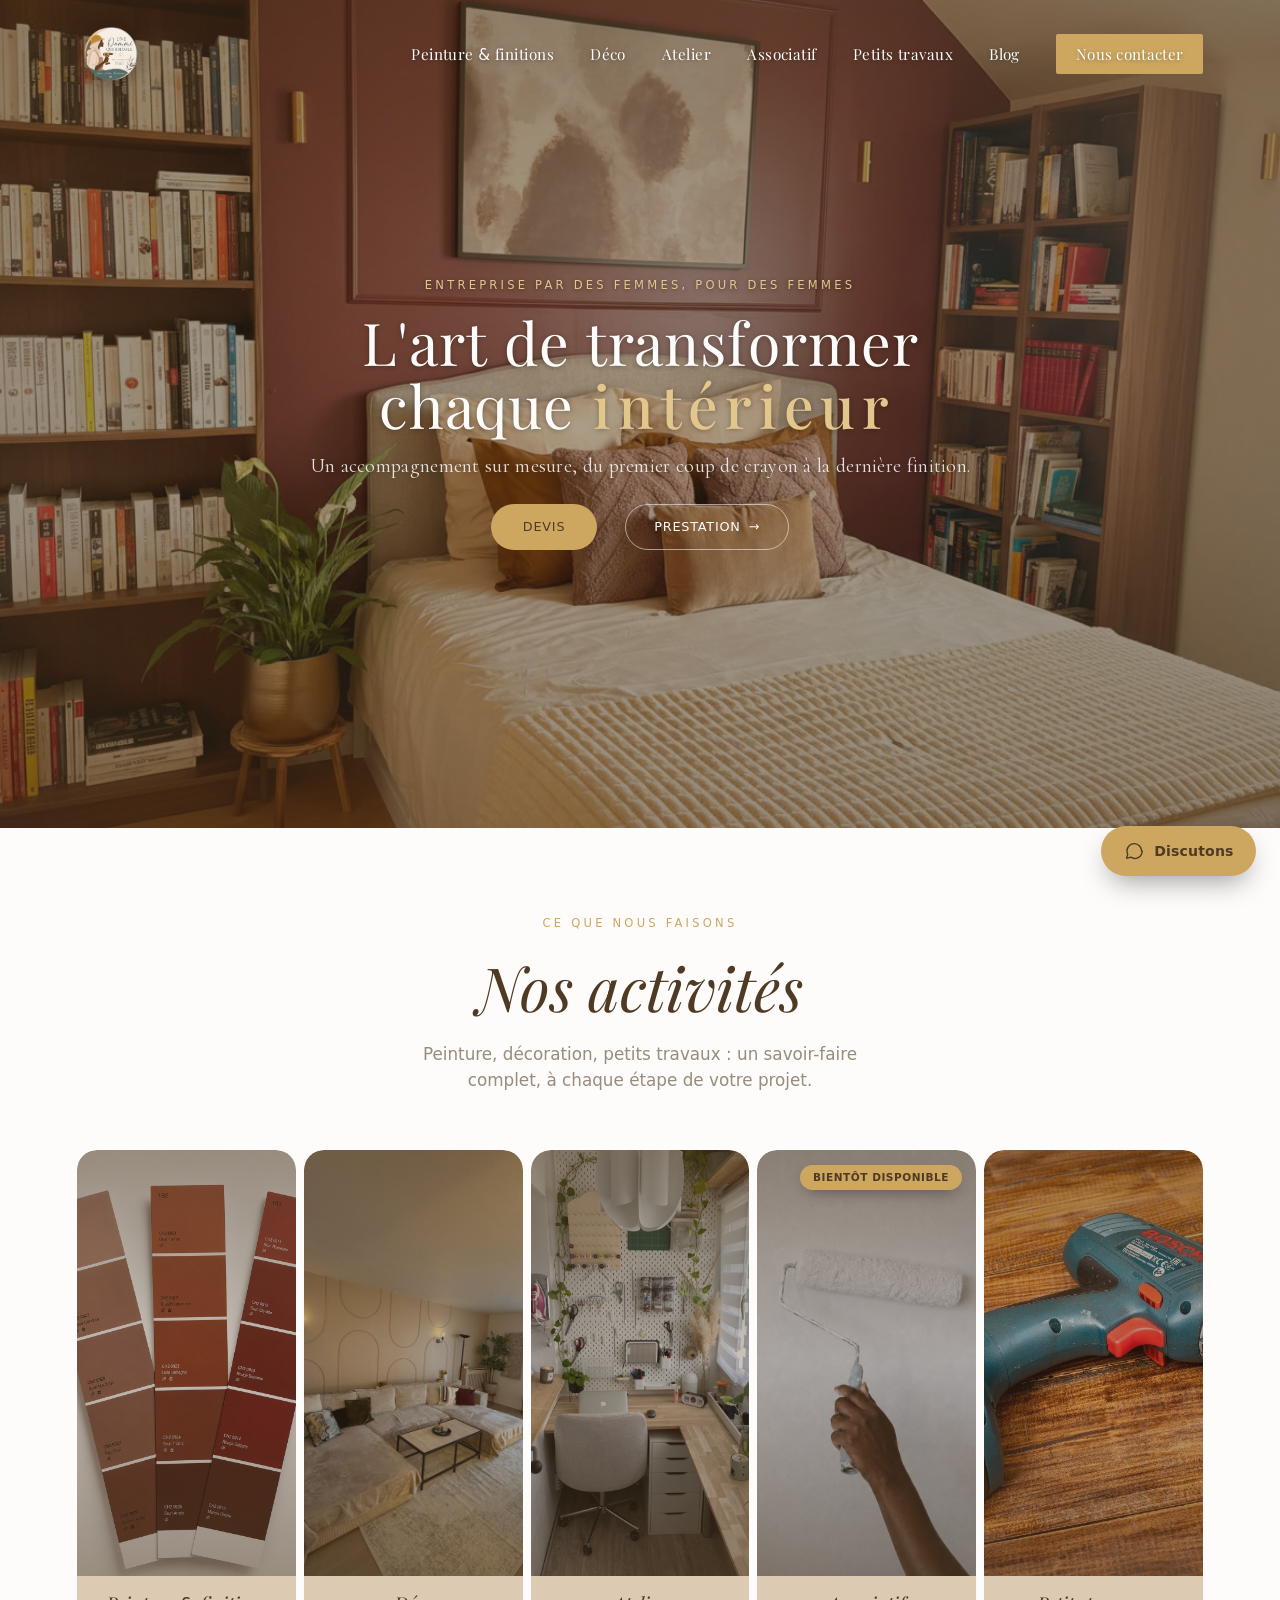
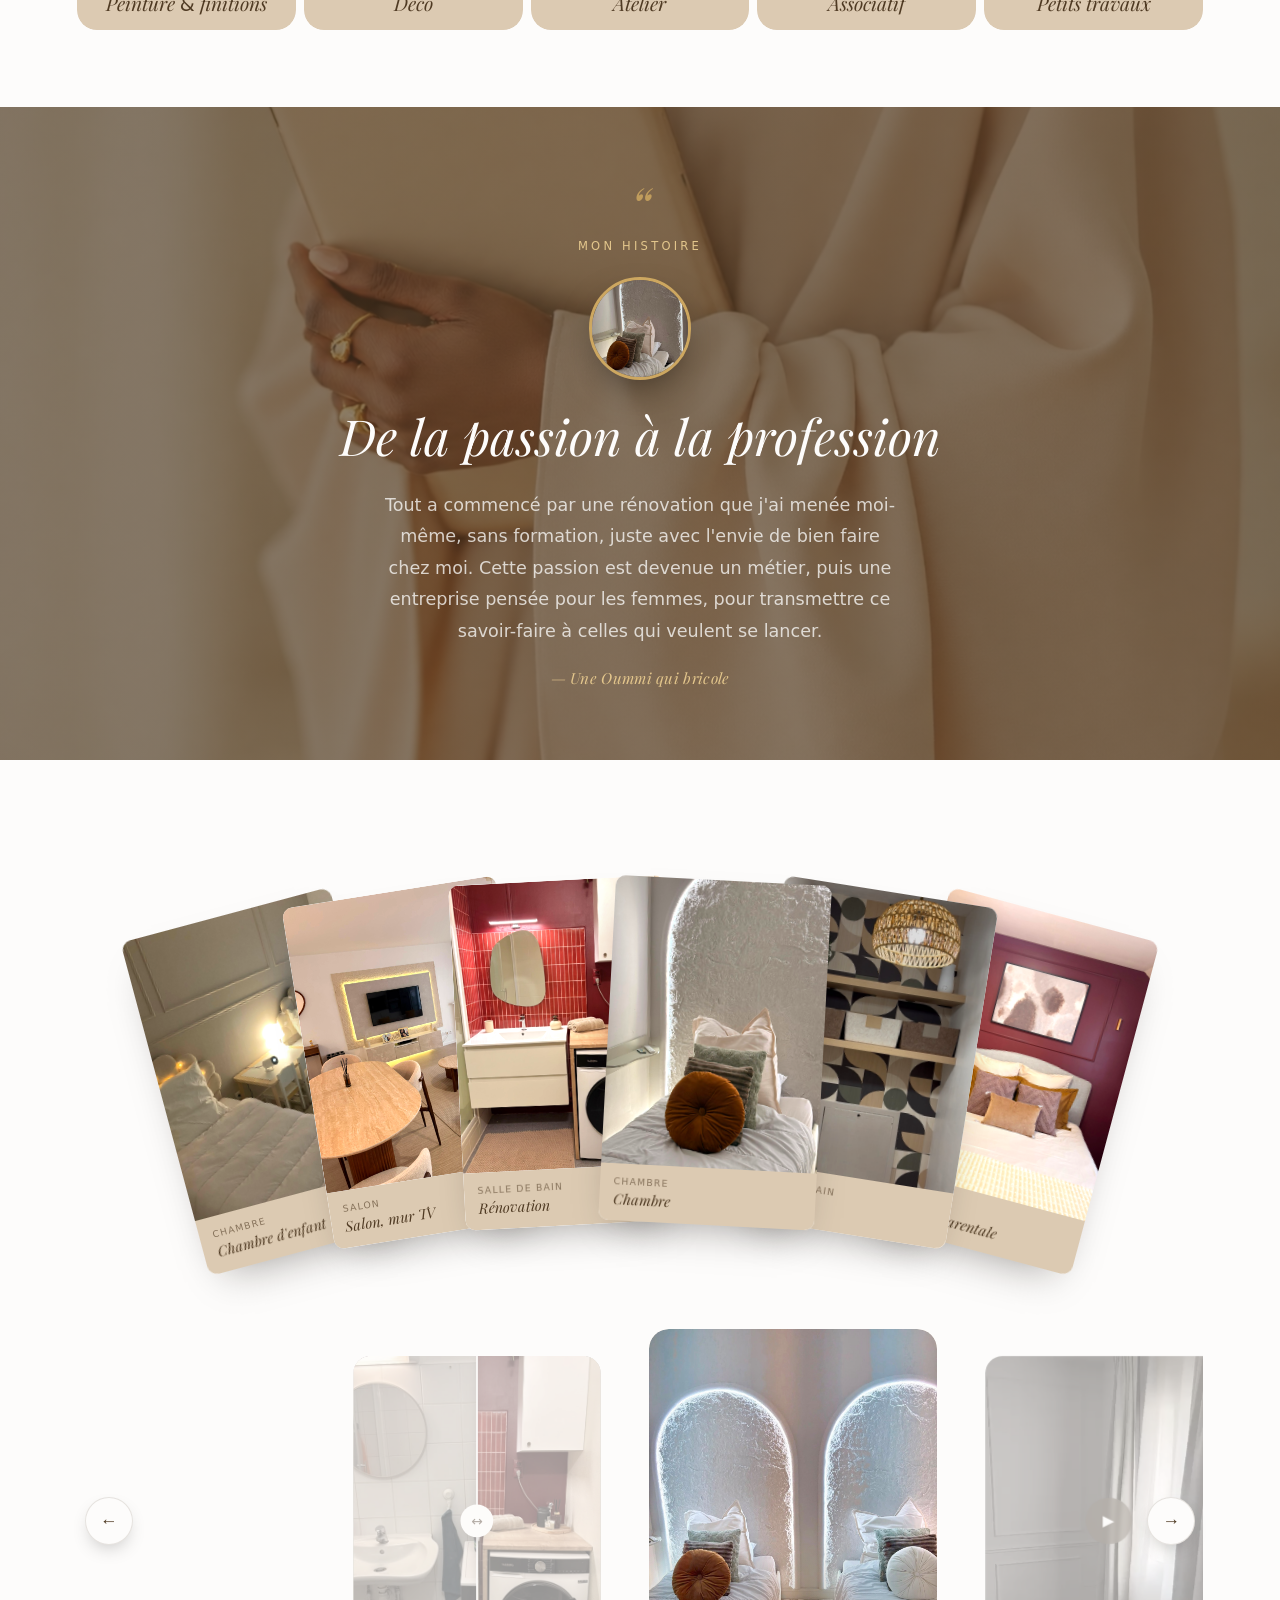
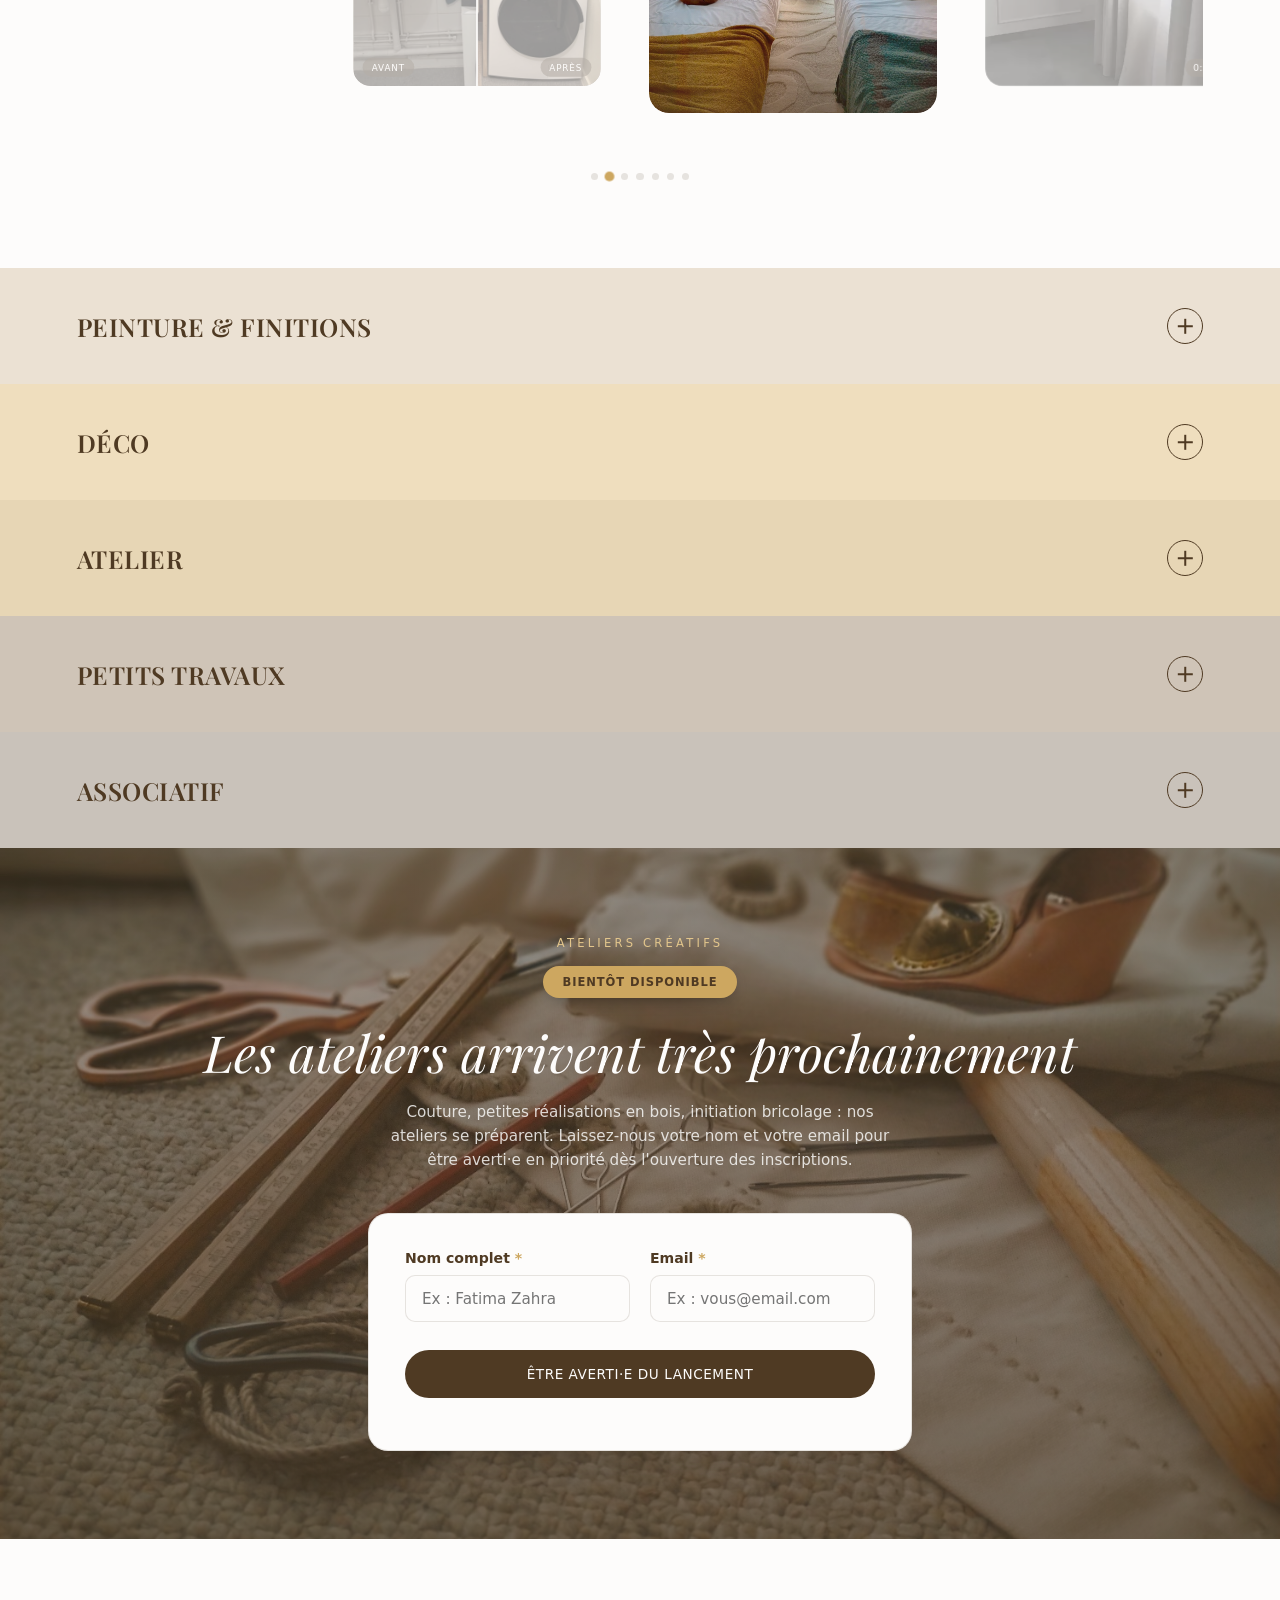
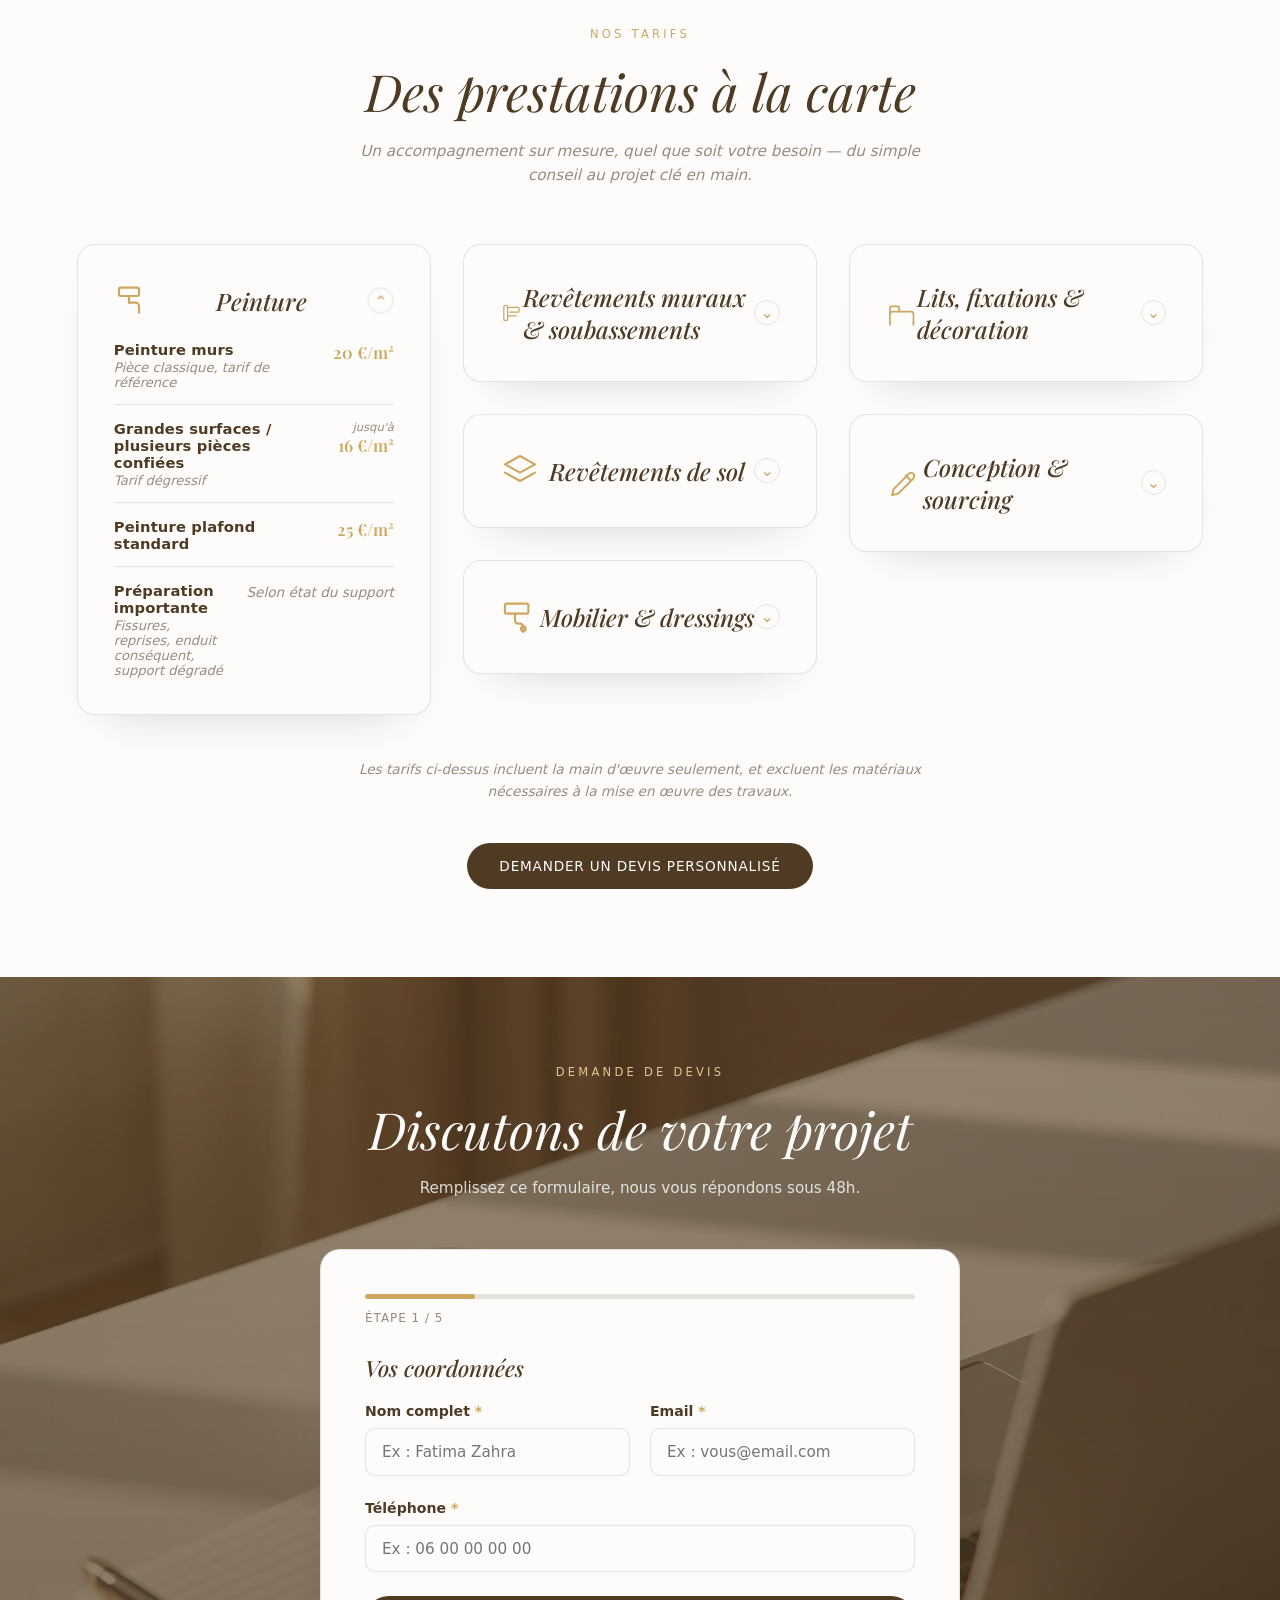
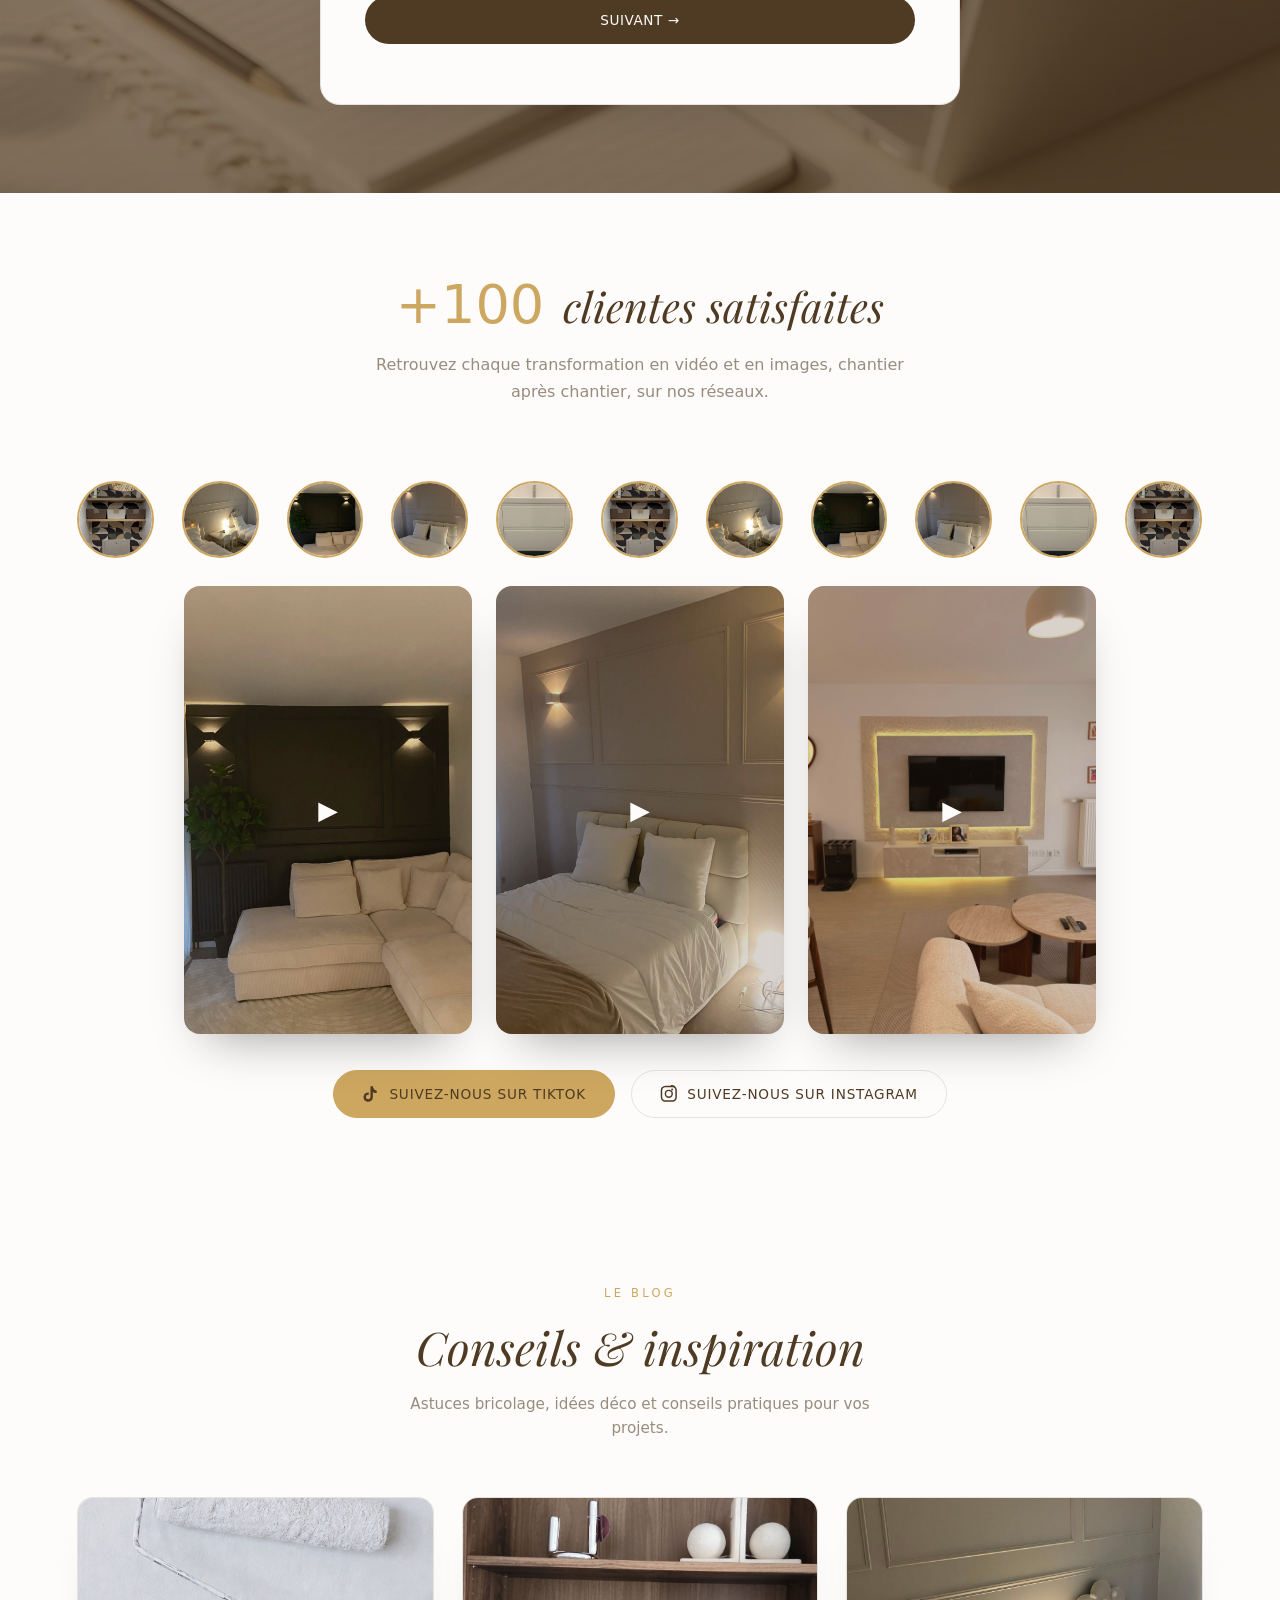
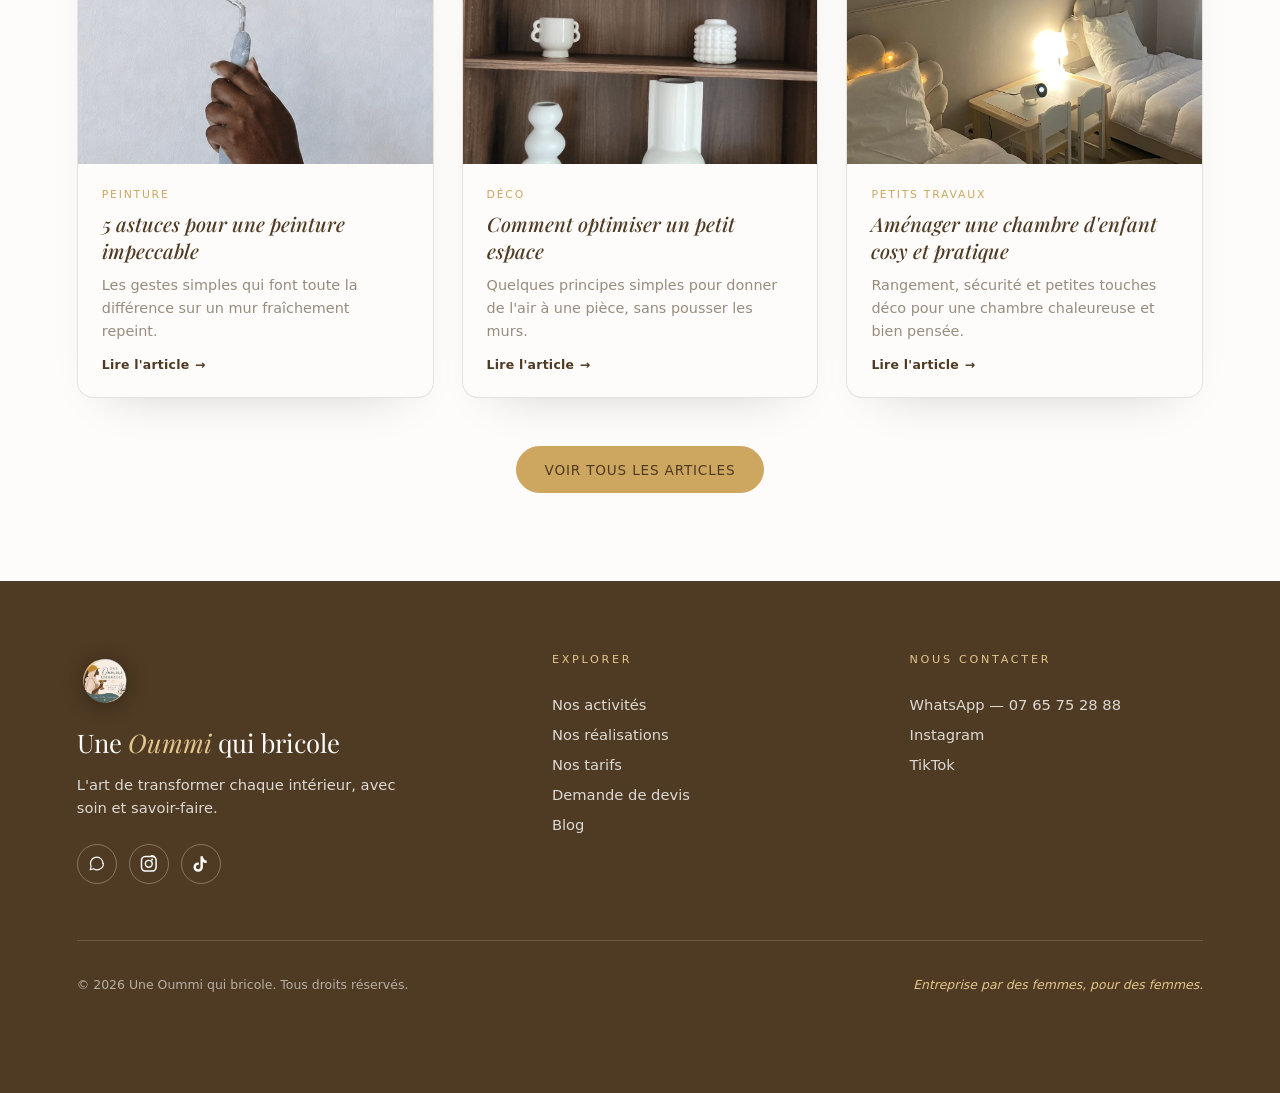
==== commit 65eb0d8e: "Intègre l'avant/après comme carte du carrousel (même rendu mobile/desktop) Remplace la mise en page " ====
--- a/index.html
+++ b/index.html
@@ -693,20 +693,6 @@
   .fan-tag { display: block; font-family: ui-sans-serif, system-ui, sans-serif; font-style: normal; font-size: 0.58rem; letter-spacing: 0.13em; text-transform: uppercase; color: var(--espresso); opacity: 0.6; margin-bottom: 0.15rem; }
 
   /* ================= GALERIE MEDIA ================= */
-  .realisations-split { display: block; }
-  @media (min-width: 721px) {
-    .realisations-split {
-      display: grid; grid-template-columns: 1fr 1fr; align-items: center;
-      gap: clamp(2rem, 4vw, 3.5rem); max-width: 82rem; margin: 0 auto;
-    }
-    .realisations-split .media-gallery,
-    .realisations-split .before-after { margin-top: clamp(3rem, 6vw, 4.5rem); }
-    .realisations-split .media-reel-wrap { max-width: 100%; }
-    .realisations-split .media-gallery,
-    .realisations-split .before-after { min-width: 0; }
-    .realisations-split .ba-columns { max-width: 100%; }
-    .realisations-split .ba-col { max-width: none; }
-  }
   .media-gallery { margin-top: clamp(3rem, 6vw, 4.5rem); text-align: center; }
   .media-gallery-label { font-family: 'Playfair Display', ui-serif, Georgia, serif; font-style: italic; font-weight: 400; font-size: 1.05rem; color: var(--fg-muted); margin: 0 0 clamp(1.75rem, 3.5vw, 2.5rem); }
   .media-reel-wrap { position: relative; max-width: 82rem; margin: 0 auto; }
@@ -760,49 +746,27 @@
     .media-reel-nav { display: none; }
   }
 
-  /* ================= AVANT / APRÈS ================= */
-  .before-after { margin-top: clamp(3rem, 6vw, 4.5rem); text-align: center; }
-  .ba-eyebrow { font-family: ui-sans-serif, system-ui, sans-serif; font-size: 0.72rem; letter-spacing: 0.28em; text-transform: uppercase; color: var(--gold); margin: 0 0 1rem; }
-  .ba-title { font-family: 'Playfair Display', ui-serif, Georgia, serif; font-style: italic; font-weight: 400; font-size: clamp(1.5rem, 3vw, 2rem); color: var(--fg); margin: 0 0 clamp(1.75rem, 4vw, 2.5rem); }
-  .ba-columns { display: flex; align-items: flex-start; justify-content: center; gap: clamp(1.5rem, 4vw, 3.5rem); max-width: 66rem; margin: 0 auto; }
-  .ba-col { margin: 0; flex: 1 1 20rem; max-width: 26rem; }
-  .ba-col img {
-    width: 100%; aspect-ratio: 3 / 4; object-fit: cover; display: block; border-radius: 20px;
-    -webkit-mask-image: -webkit-radial-gradient(white, black); box-shadow: 0 1.5rem 3rem -1.5rem rgba(0,0,0,0.4);
-  }
-  .ba-col figcaption {
-    margin-top: 1rem; font-family: ui-sans-serif, system-ui, sans-serif; font-size: 0.78rem;
-    letter-spacing: 0.14em; text-transform: uppercase; color: var(--fg-muted);
-  }
-  .ba-arrow { flex: none; align-self: center; font-size: 1.75rem; color: var(--gold); margin-top: -1.5rem; }
-  .ba-slider { display: none; }
-  @media (max-width: 720px) {
-    .ba-columns { display: none; }
-    .ba-slider {
-      display: block; position: relative; max-width: 100%; margin: 0 auto; aspect-ratio: 4 / 5; border-radius: 16px; overflow: hidden;
-      cursor: ew-resize; -webkit-mask-image: -webkit-radial-gradient(white, black);
-      box-shadow: 0 2rem 3.5rem -1.5rem rgba(0,0,0,0.4); touch-action: pan-y;
-    }
-  }
+  /* ================= AVANT / APRÈS (carte du carrousel) ================= */
+  .media-item.media-item-ba { cursor: ew-resize; touch-action: pan-y; background: var(--espresso); }
   .ba-img { position: absolute; inset: 0; width: 100%; height: 100%; object-fit: cover; display: block; pointer-events: none; -webkit-user-drag: none; }
   .ba-before-wrap { position: absolute; inset: 0; clip-path: inset(0 50% 0 0); }
   .ba-handle {
-    position: absolute; top: 0; bottom: 0; left: 50%; width: 2px; background: var(--paper);
+    position: absolute; top: 0; bottom: 0; left: 50%; width: 2px; background: var(--paper); z-index: 2;
     transform: translateX(-50%); box-shadow: 0 0 0.5rem rgba(0,0,0,0.3);
   }
   .ba-handle-knob {
     position: absolute; top: 50%; left: 50%; transform: translate(-50%, -50%);
-    width: 2.6rem; height: 2.6rem; border-radius: 50%; background: var(--paper); color: var(--espresso);
-    display: flex; align-items: center; justify-content: center; font-size: 1.1rem;
+    width: 2.4rem; height: 2.4rem; border-radius: 50%; background: var(--paper); color: var(--espresso);
+    display: flex; align-items: center; justify-content: center; font-size: 1rem;
     box-shadow: 0 0.5rem 1.25rem -0.4rem rgba(0,0,0,0.5);
   }
   .ba-label {
-    position: absolute; bottom: 0.85rem; z-index: 2; font-family: ui-sans-serif, system-ui, sans-serif;
-    font-size: 0.68rem; letter-spacing: 0.1em; text-transform: uppercase; color: var(--paper);
-    background: color-mix(in srgb, var(--espresso) 55%, transparent); padding: 0.35rem 0.75rem; border-radius: 999px;
-  }
-  .ba-label-before { left: 0.85rem; }
-  .ba-label-after { right: 0.85rem; }
+    position: absolute; bottom: 0.7rem; z-index: 2; font-family: ui-sans-serif, system-ui, sans-serif;
+    font-size: 0.64rem; letter-spacing: 0.1em; text-transform: uppercase; color: var(--paper);
+    background: color-mix(in srgb, var(--espresso) 55%, transparent); padding: 0.3rem 0.65rem; border-radius: 999px;
+  }
+  .ba-label-before { left: 0.7rem; }
+  .ba-label-after { right: 0.7rem; }
 
   .media-lightbox {
     position: fixed; inset: 0; z-index: 200; background: color-mix(in srgb, var(--espresso) 92%, black 8%);
@@ -1208,11 +1172,21 @@
         </figure>
       </div>
 
-      <div class="realisations-split">
       <div class="media-gallery" id="galerieMedias">
         <div class="media-reel-wrap">
         <button type="button" class="media-reel-nav media-reel-prev" aria-label="Précédent">&larr;</button>
         <div class="media-reel">
+          <div class="media-item media-item-ba" id="baSlider">
+            <img class="ba-img ba-after" src="salle-de-bain-apres.jpg" alt="Salle de bain après rénovation">
+            <div class="ba-before-wrap" id="baBeforeWrap">
+              <img class="ba-img ba-before" src="salle-de-bain-avant.jpg" alt="Salle de bain avant rénovation">
+            </div>
+            <div class="ba-handle" id="baHandle">
+              <span class="ba-handle-knob">&harr;</span>
+            </div>
+            <span class="ba-label ba-label-before">Avant</span>
+            <span class="ba-label ba-label-after">Après</span>
+          </div>
           <button type="button" class="media-item" data-type="image" data-src="galerie-chambre-arche.jpg">
             <img src="galerie-chambre-arche.jpg" alt="Chambre avec têtes de lit arrondies" loading="lazy">
           </button>
@@ -1241,33 +1215,6 @@
         <button type="button" class="media-reel-nav media-reel-next" aria-label="Suivant">&rarr;</button>
         </div>
         <div class="media-reel-dots"></div>
-      </div>
-
-      <div class="before-after">
-        <div class="ba-columns">
-          <figure class="ba-col">
-            <img src="salle-de-bain-avant.jpg" alt="Salle de bain avant rénovation">
-            <figcaption>Avant</figcaption>
-          </figure>
-          <span class="ba-arrow" aria-hidden="true">&rarr;</span>
-          <figure class="ba-col">
-            <img src="salle-de-bain-apres.jpg" alt="Salle de bain après rénovation">
-            <figcaption>Après</figcaption>
-          </figure>
-        </div>
-
-        <div class="ba-slider" id="baSlider">
-          <img class="ba-img ba-after" src="salle-de-bain-apres.jpg" alt="Salle de bain après rénovation">
-          <div class="ba-before-wrap" id="baBeforeWrap">
-            <img class="ba-img ba-before" src="salle-de-bain-avant.jpg" alt="Salle de bain avant rénovation">
-          </div>
-          <div class="ba-handle" id="baHandle">
-            <span class="ba-handle-knob">&harr;</span>
-          </div>
-          <span class="ba-label ba-label-before">Avant</span>
-          <span class="ba-label ba-label-after">Après</span>
-        </div>
-      </div>
       </div>
     </section>
 
@@ -2473,6 +2420,7 @@
     }
 
     mediaItems.forEach(function (item, i) {
+      if (item.classList.contains('media-item-ba')) return;
       item.addEventListener('click', function () { openMedia(i); });
     });
     mediaLightbox.querySelector('.media-lightbox-prev').addEventListener('click', function () { stepMedia(-1); });
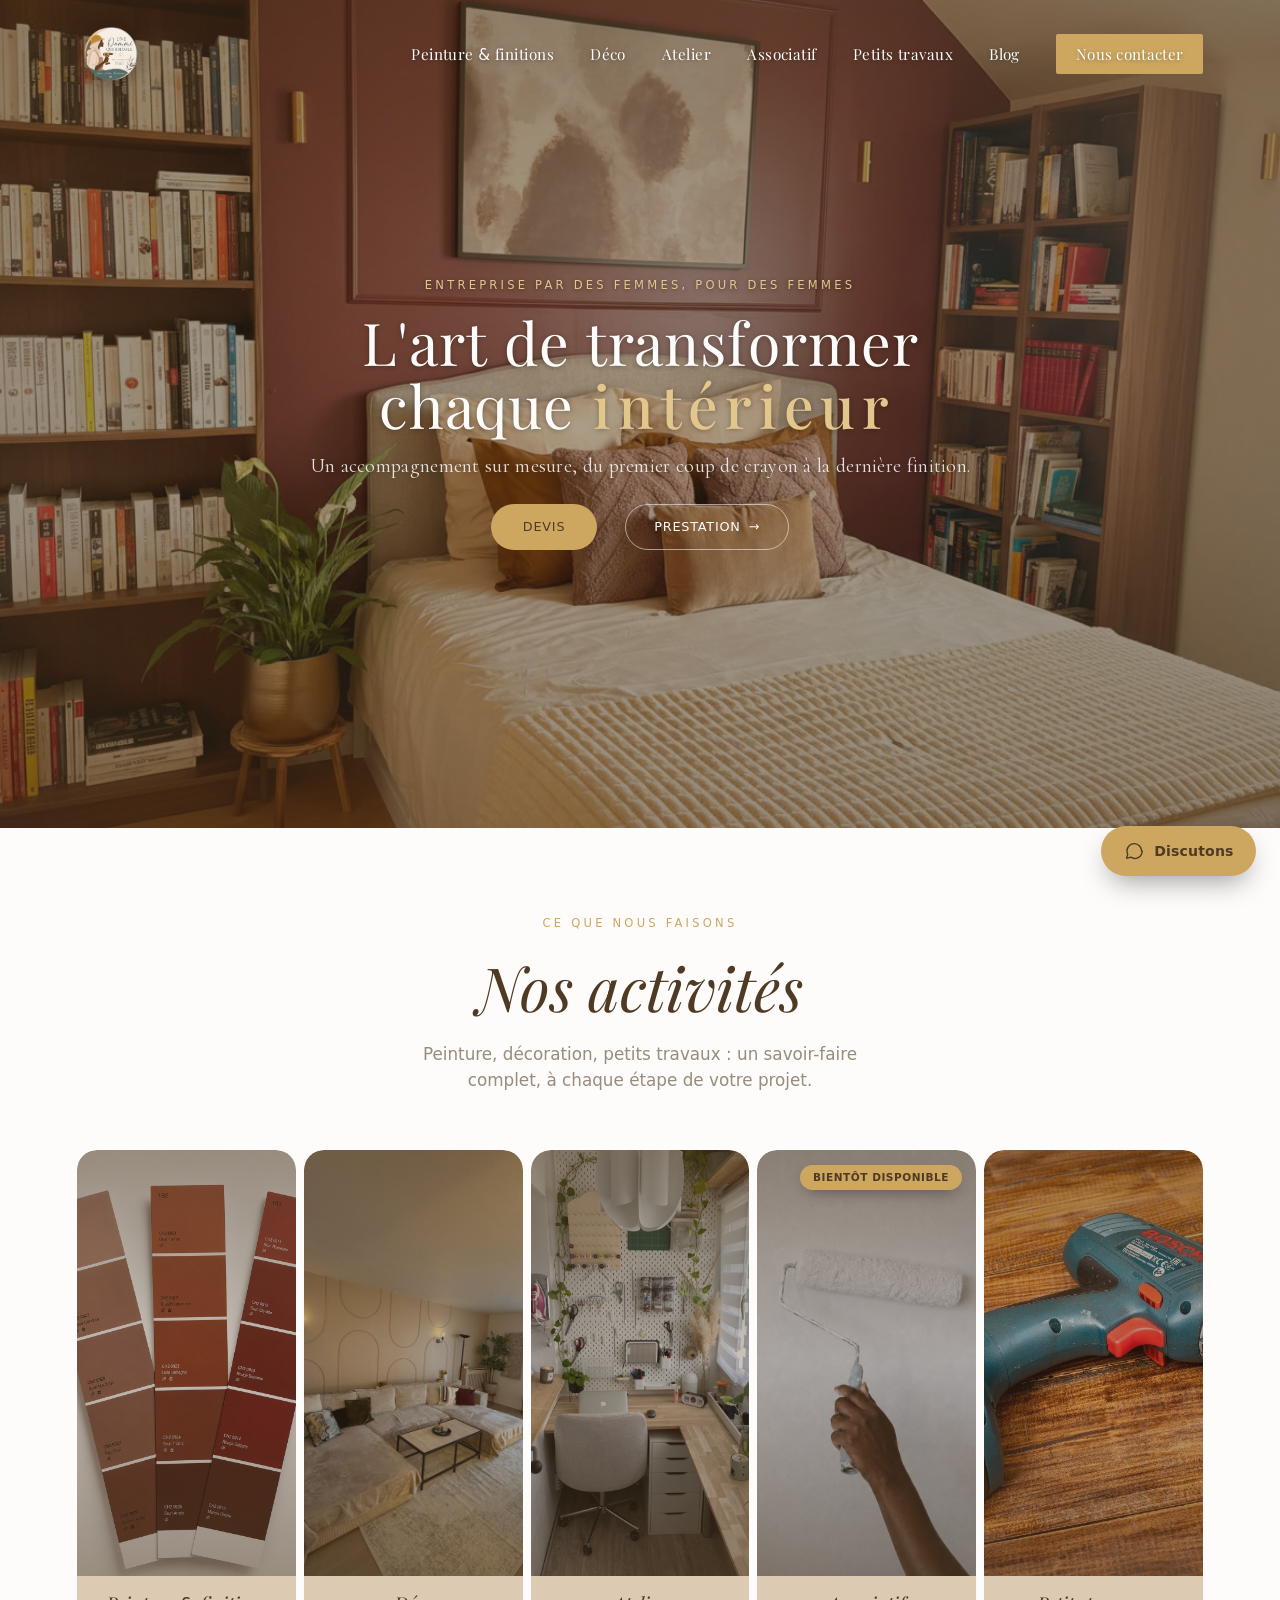
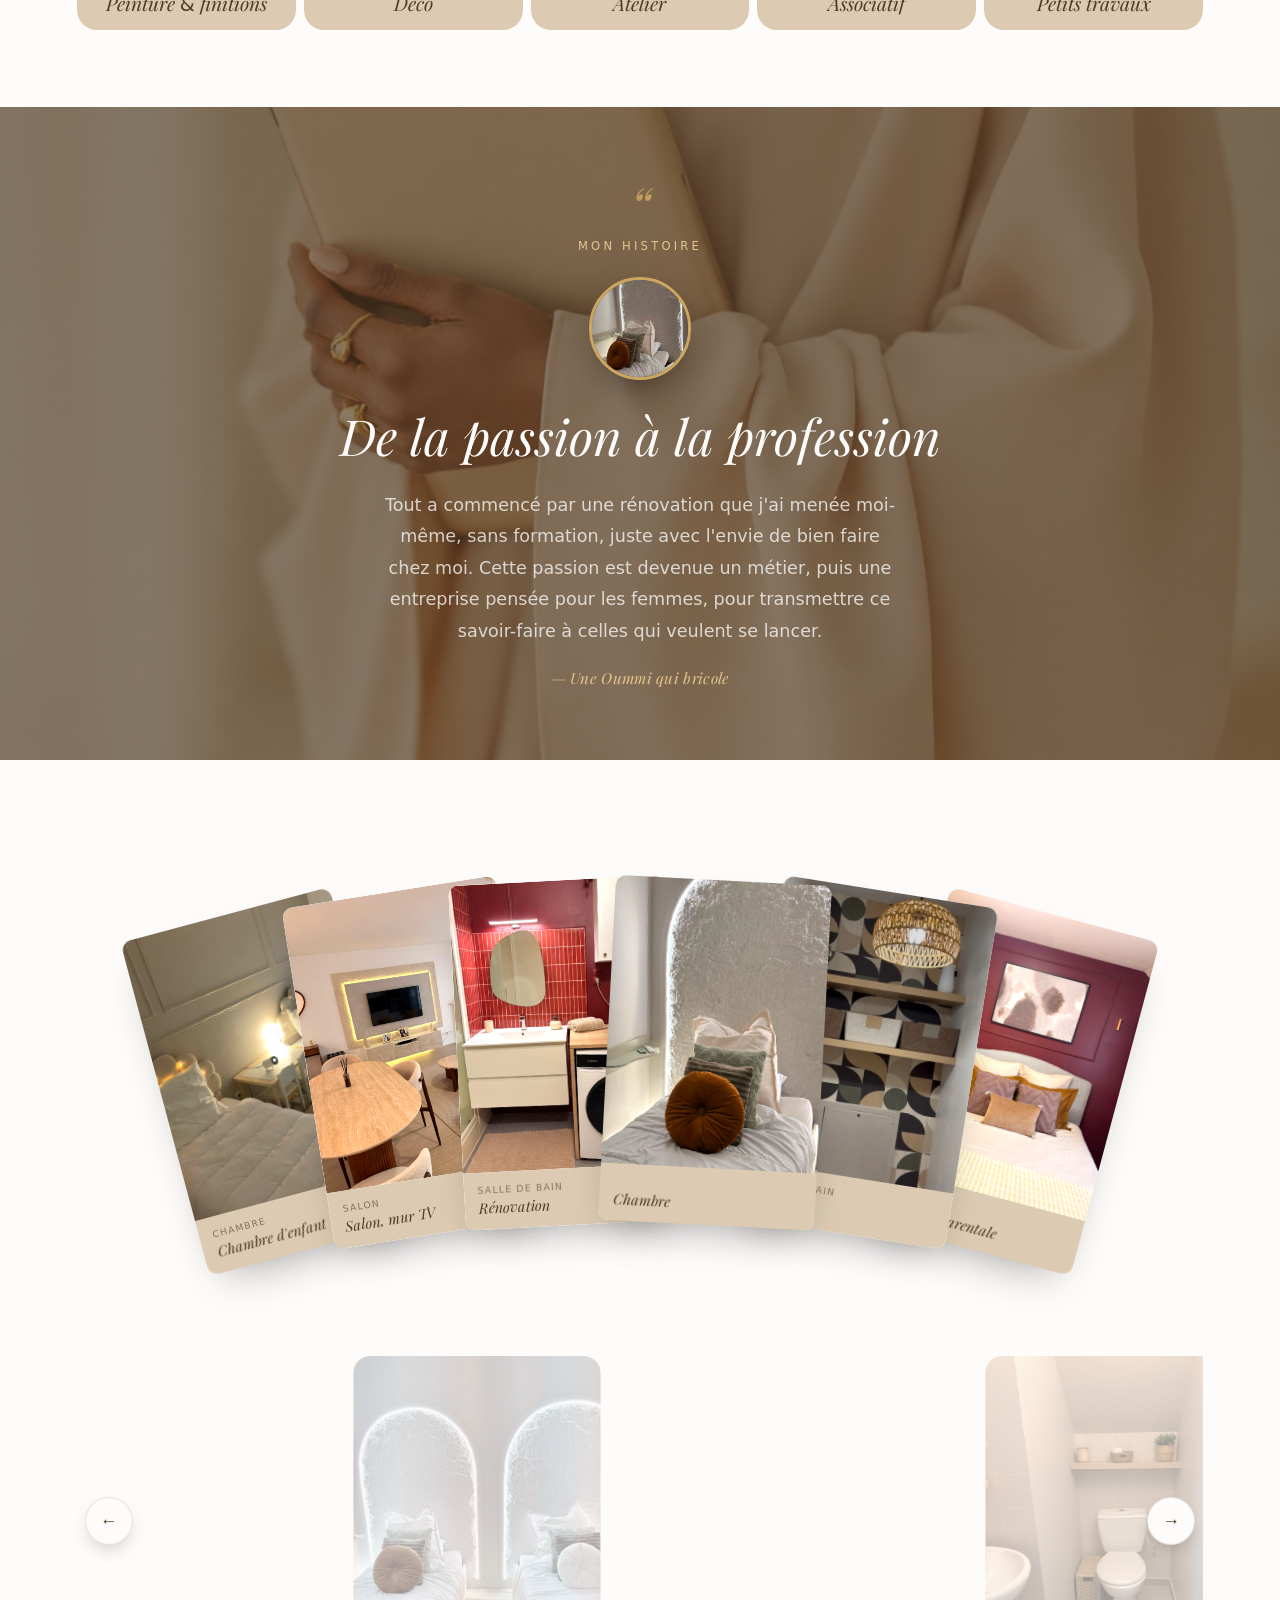
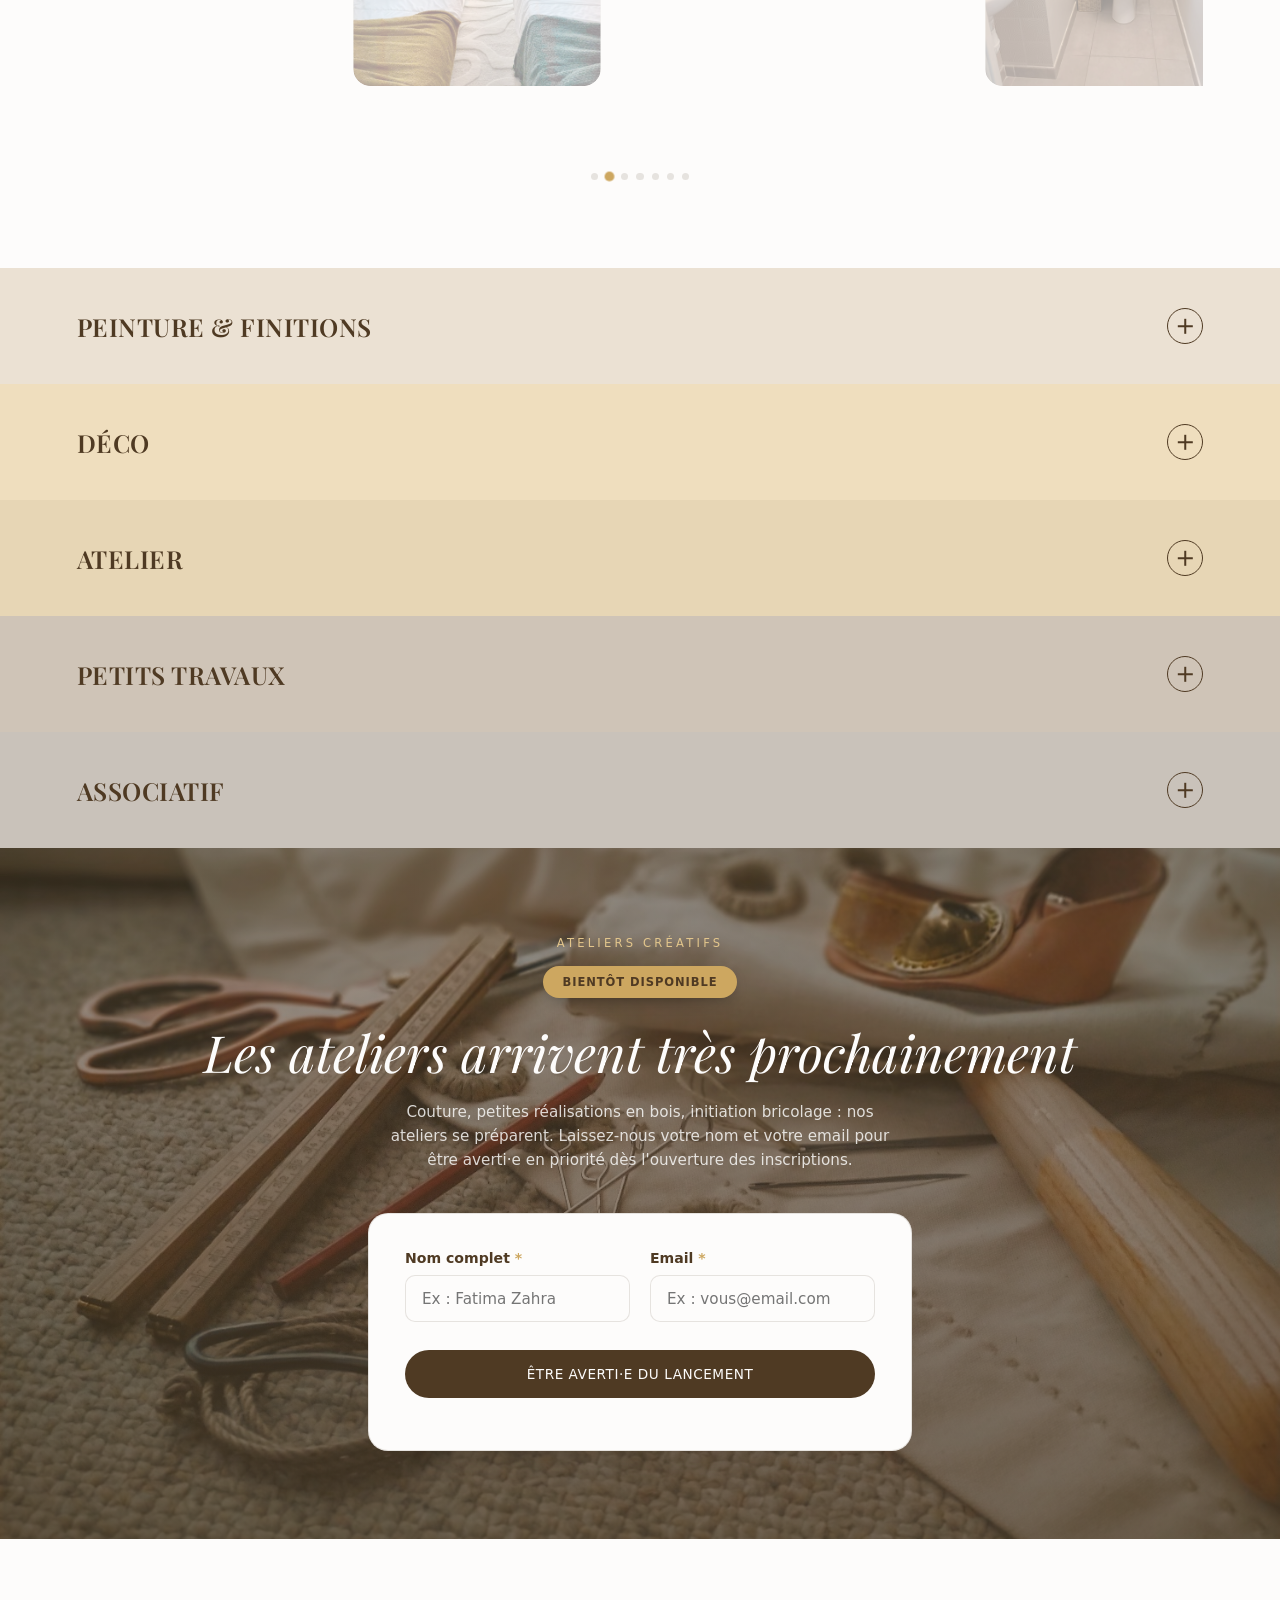
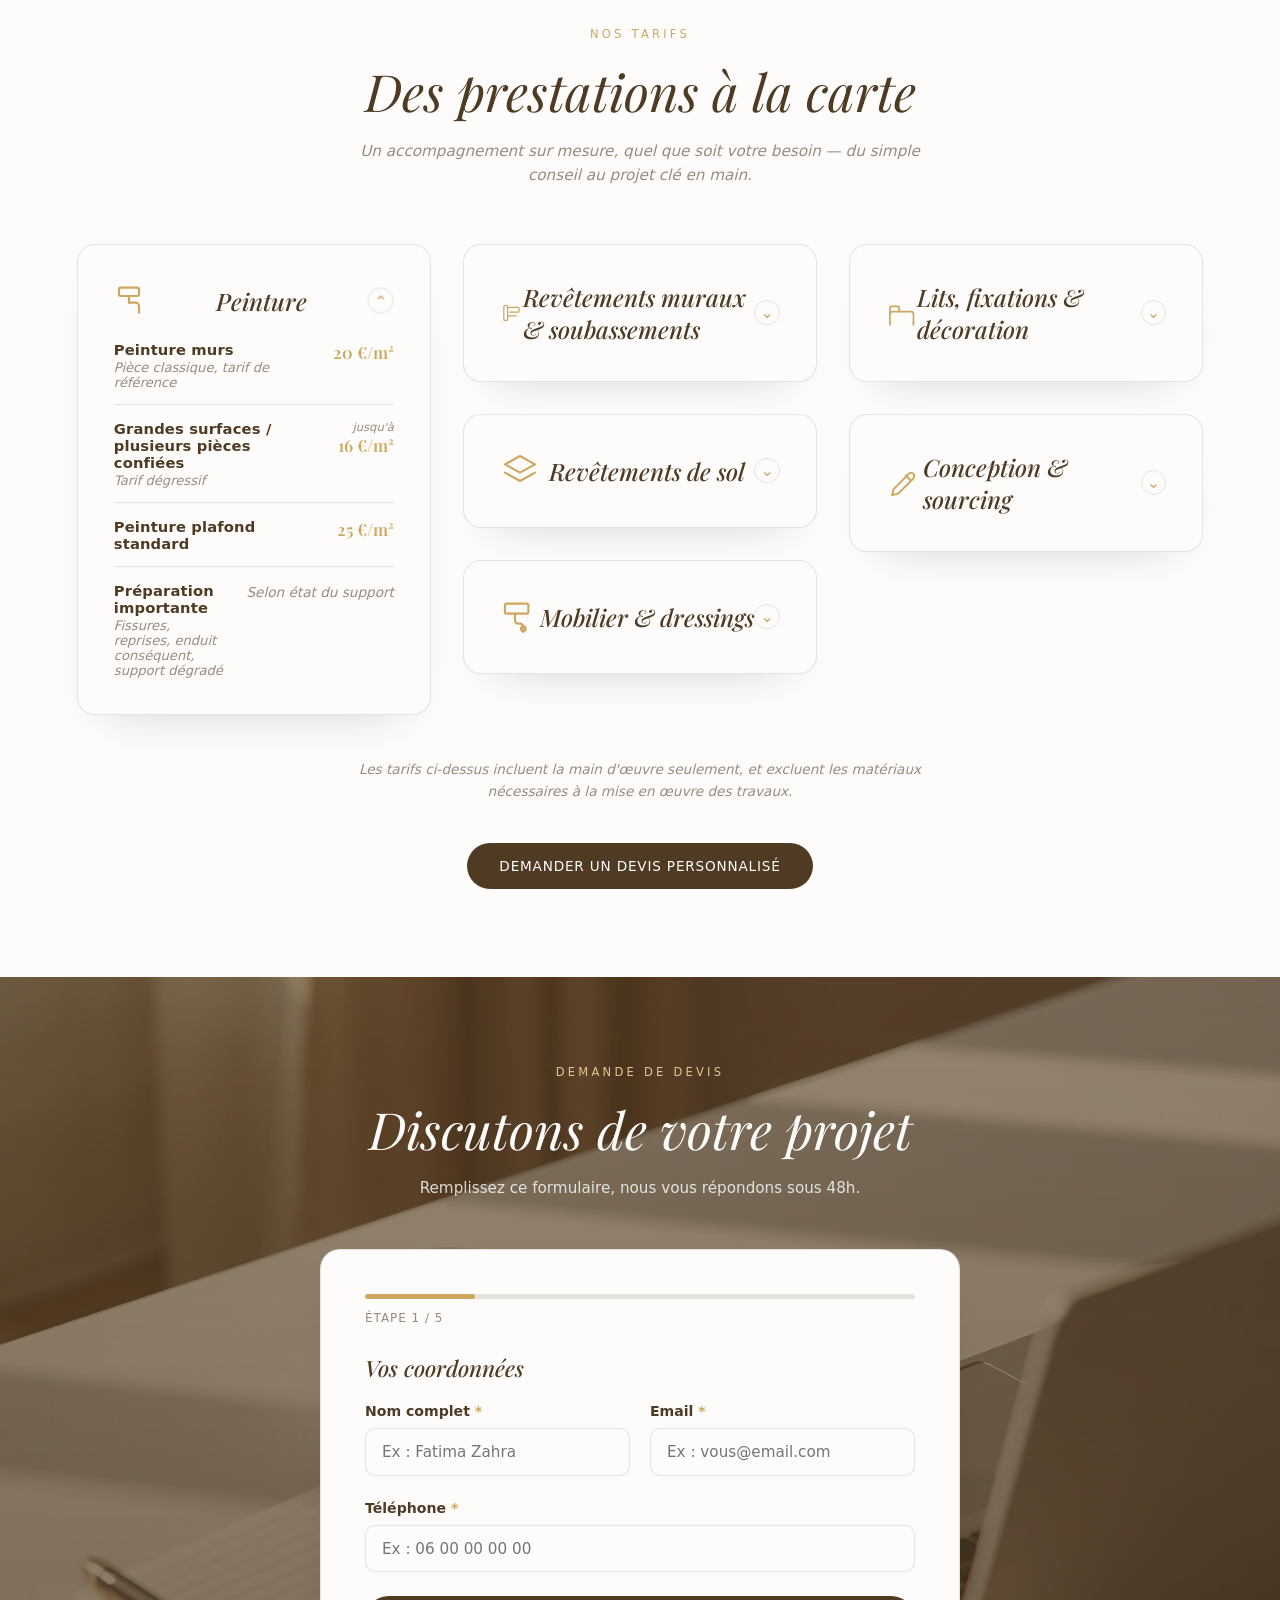
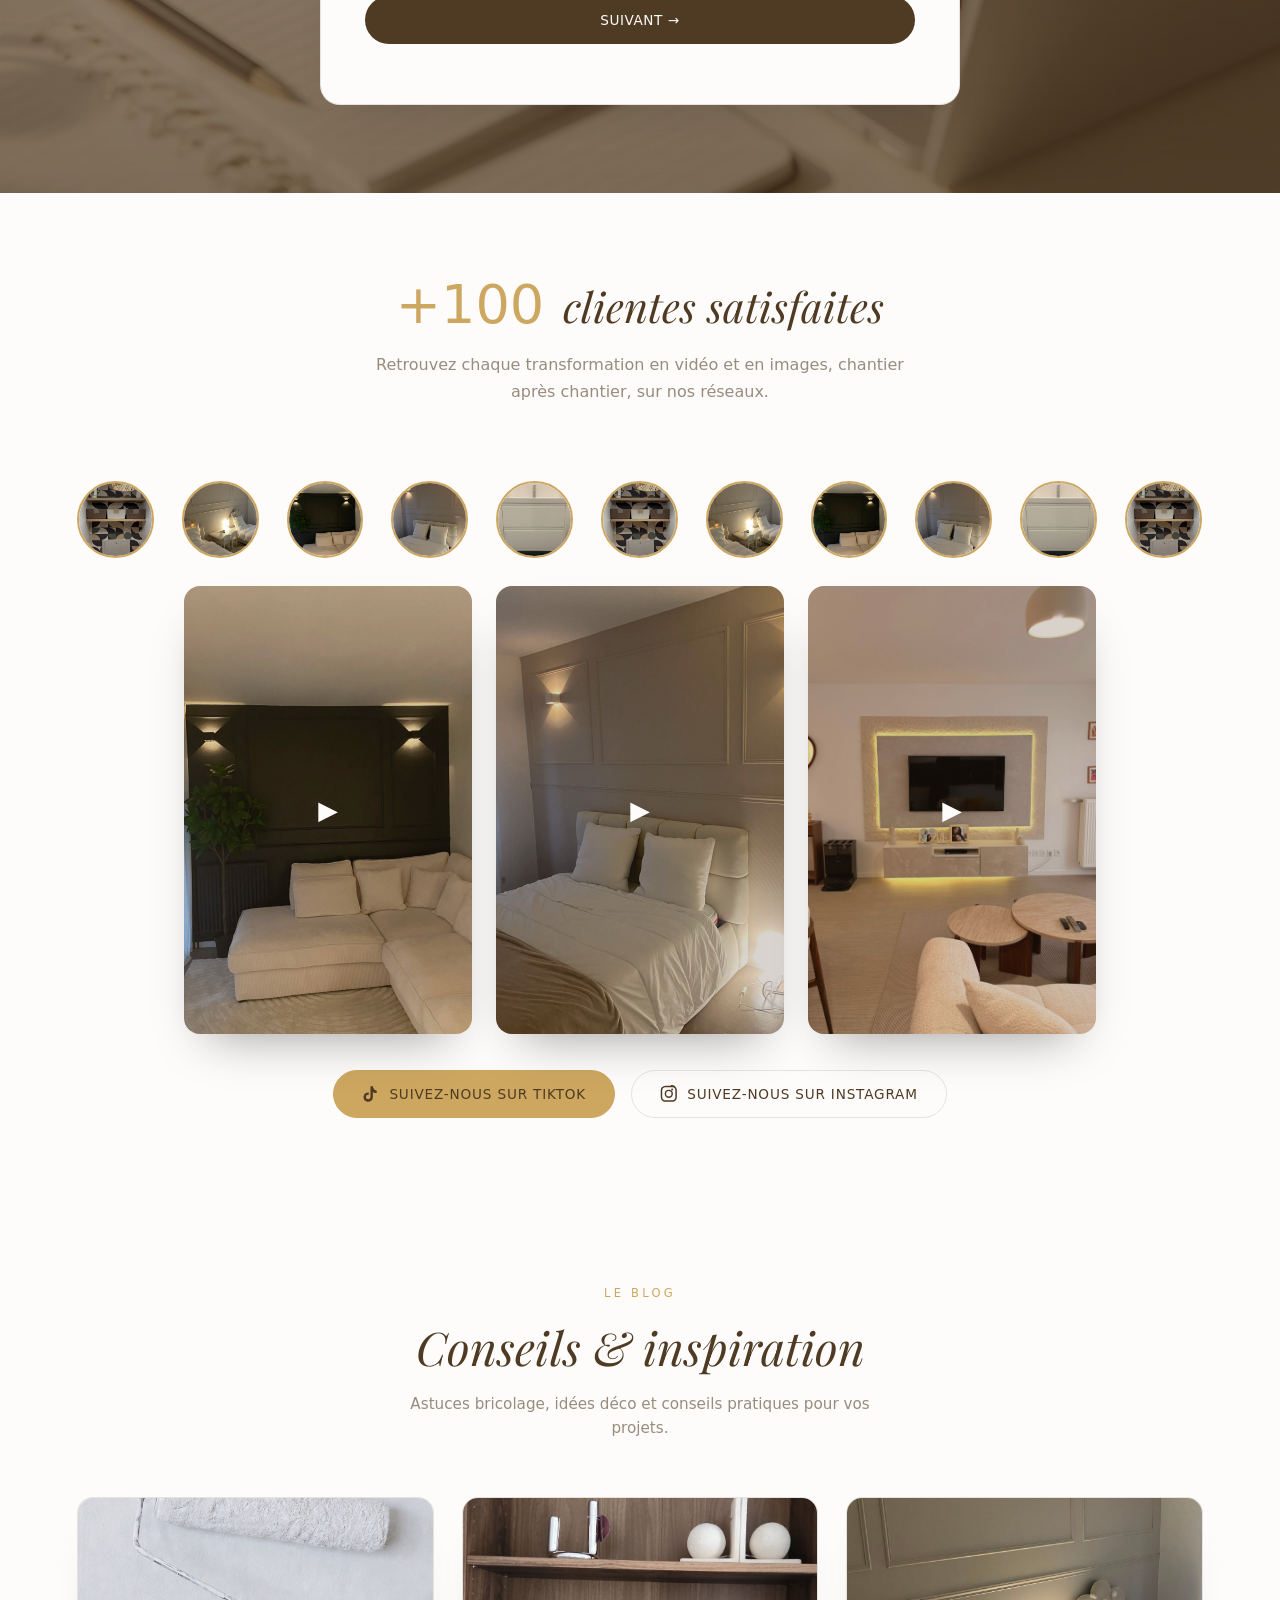
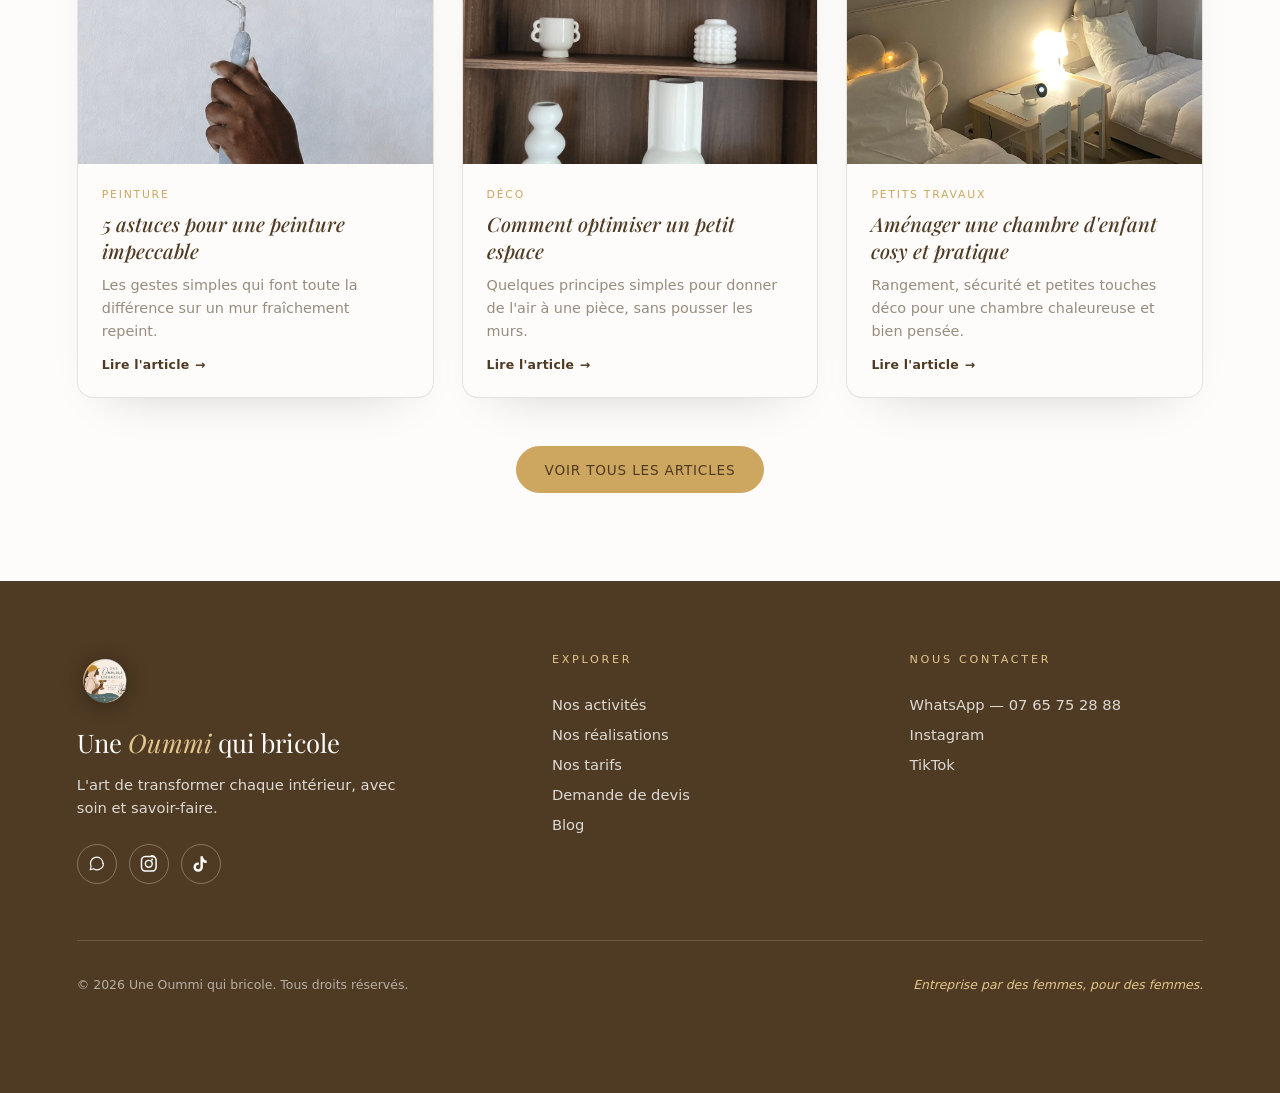
==== commit 652160fc: "Déplace la carte avant/après en 4e position du carrousel Co-Authored-By: Claude Sonnet 5 <noreply@an" ====
--- a/index.html
+++ b/index.html
@@ -1176,6 +1176,17 @@
         <div class="media-reel-wrap">
         <button type="button" class="media-reel-nav media-reel-prev" aria-label="Précédent">&larr;</button>
         <div class="media-reel">
+          <button type="button" class="media-item" data-type="image" data-src="galerie-chambre-arche.jpg">
+            <img src="galerie-chambre-arche.jpg" alt="Chambre avec têtes de lit arrondies" loading="lazy">
+          </button>
+          <button type="button" class="media-item" data-type="video" data-src="galerie-video-2.mp4">
+            <img src="galerie-video-2-poster.jpg" alt="" loading="lazy">
+            <span class="media-play" aria-hidden="true">▶</span>
+            <span class="media-duration">0:12</span>
+          </button>
+          <button type="button" class="media-item" data-type="image" data-src="galerie-wc.jpg">
+            <img src="galerie-wc.jpg" alt="Toilettes sous pente" loading="lazy">
+          </button>
           <div class="media-item media-item-ba" id="baSlider">
             <img class="ba-img ba-after" src="salle-de-bain-apres.jpg" alt="Salle de bain après rénovation">
             <div class="ba-before-wrap" id="baBeforeWrap">
@@ -1187,17 +1198,6 @@
             <span class="ba-label ba-label-before">Avant</span>
             <span class="ba-label ba-label-after">Après</span>
           </div>
-          <button type="button" class="media-item" data-type="image" data-src="galerie-chambre-arche.jpg">
-            <img src="galerie-chambre-arche.jpg" alt="Chambre avec têtes de lit arrondies" loading="lazy">
-          </button>
-          <button type="button" class="media-item" data-type="video" data-src="galerie-video-2.mp4">
-            <img src="galerie-video-2-poster.jpg" alt="" loading="lazy">
-            <span class="media-play" aria-hidden="true">▶</span>
-            <span class="media-duration">0:12</span>
-          </button>
-          <button type="button" class="media-item" data-type="image" data-src="galerie-wc.jpg">
-            <img src="galerie-wc.jpg" alt="Toilettes sous pente" loading="lazy">
-          </button>
           <button type="button" class="media-item" data-type="video" data-src="galerie-video-3.mp4">
             <img src="galerie-video-3-poster.jpg" alt="" loading="lazy">
             <span class="media-play" aria-hidden="true">▶</span>
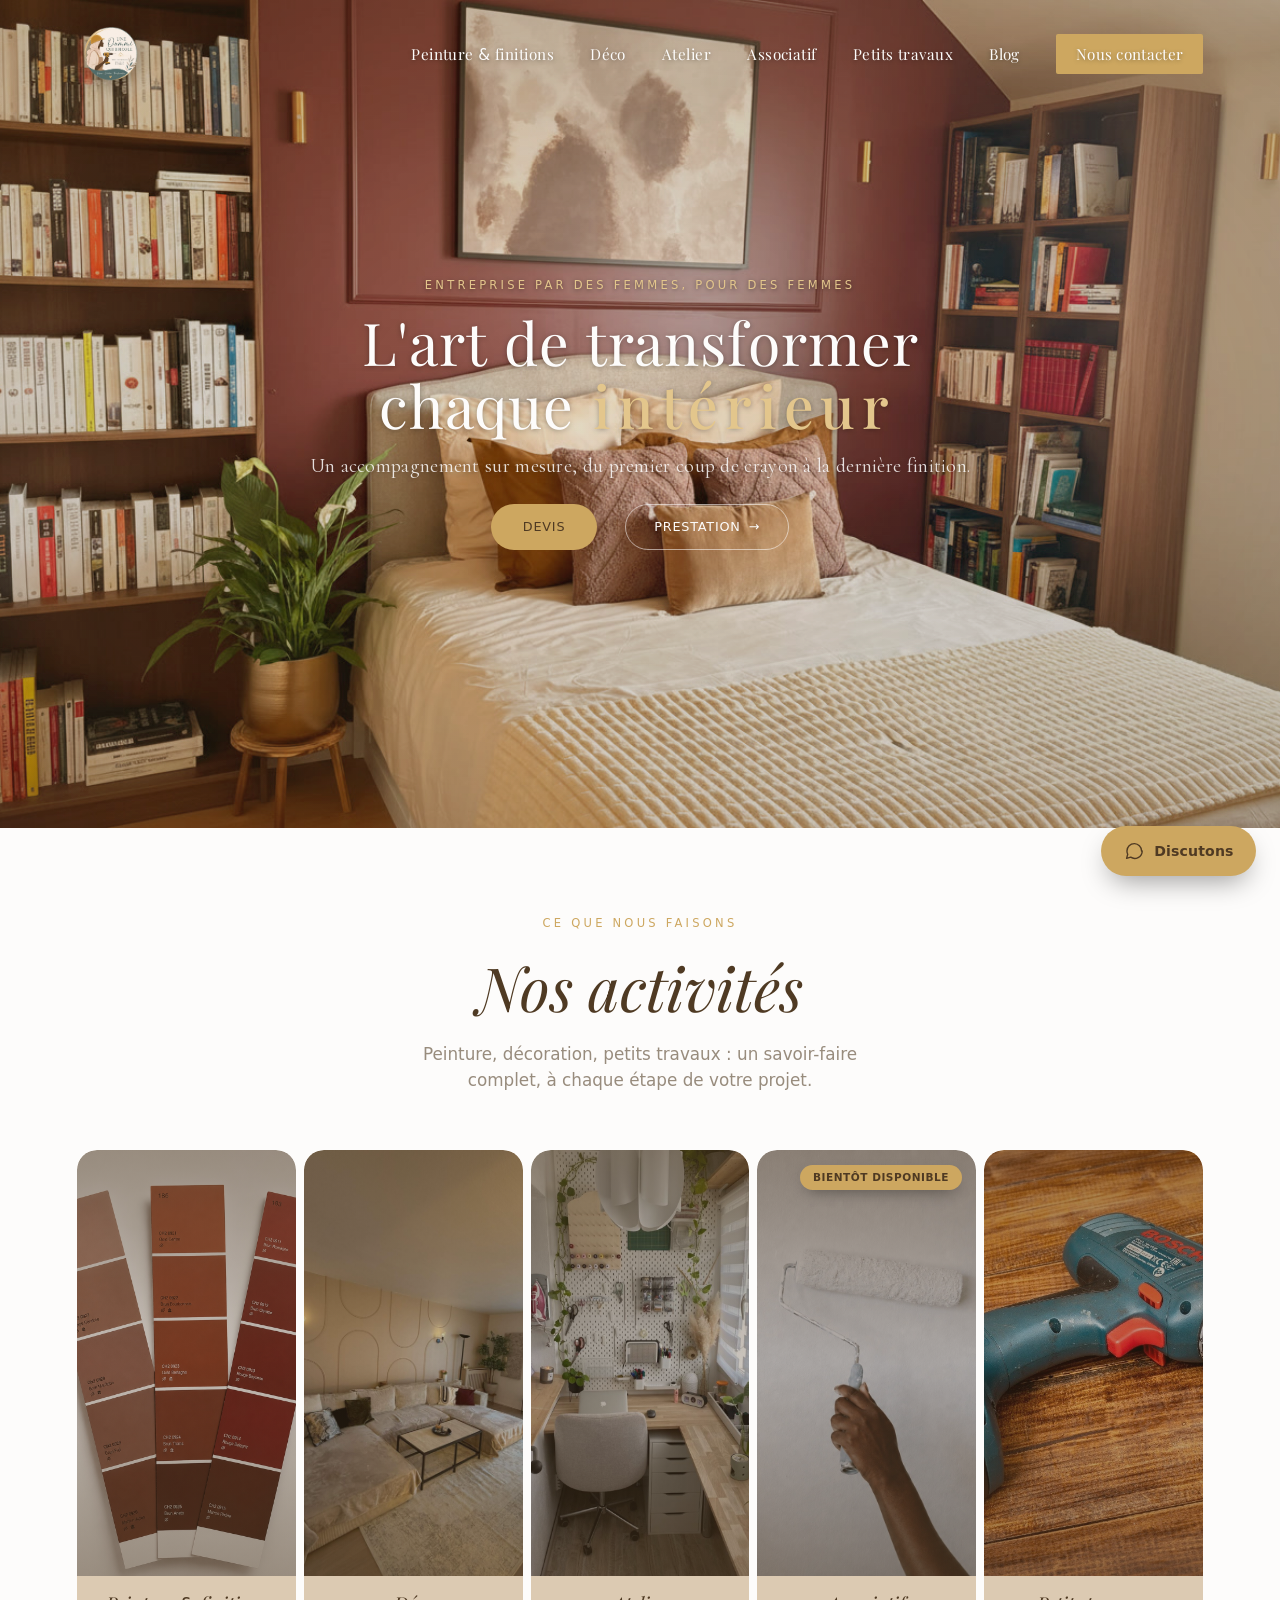
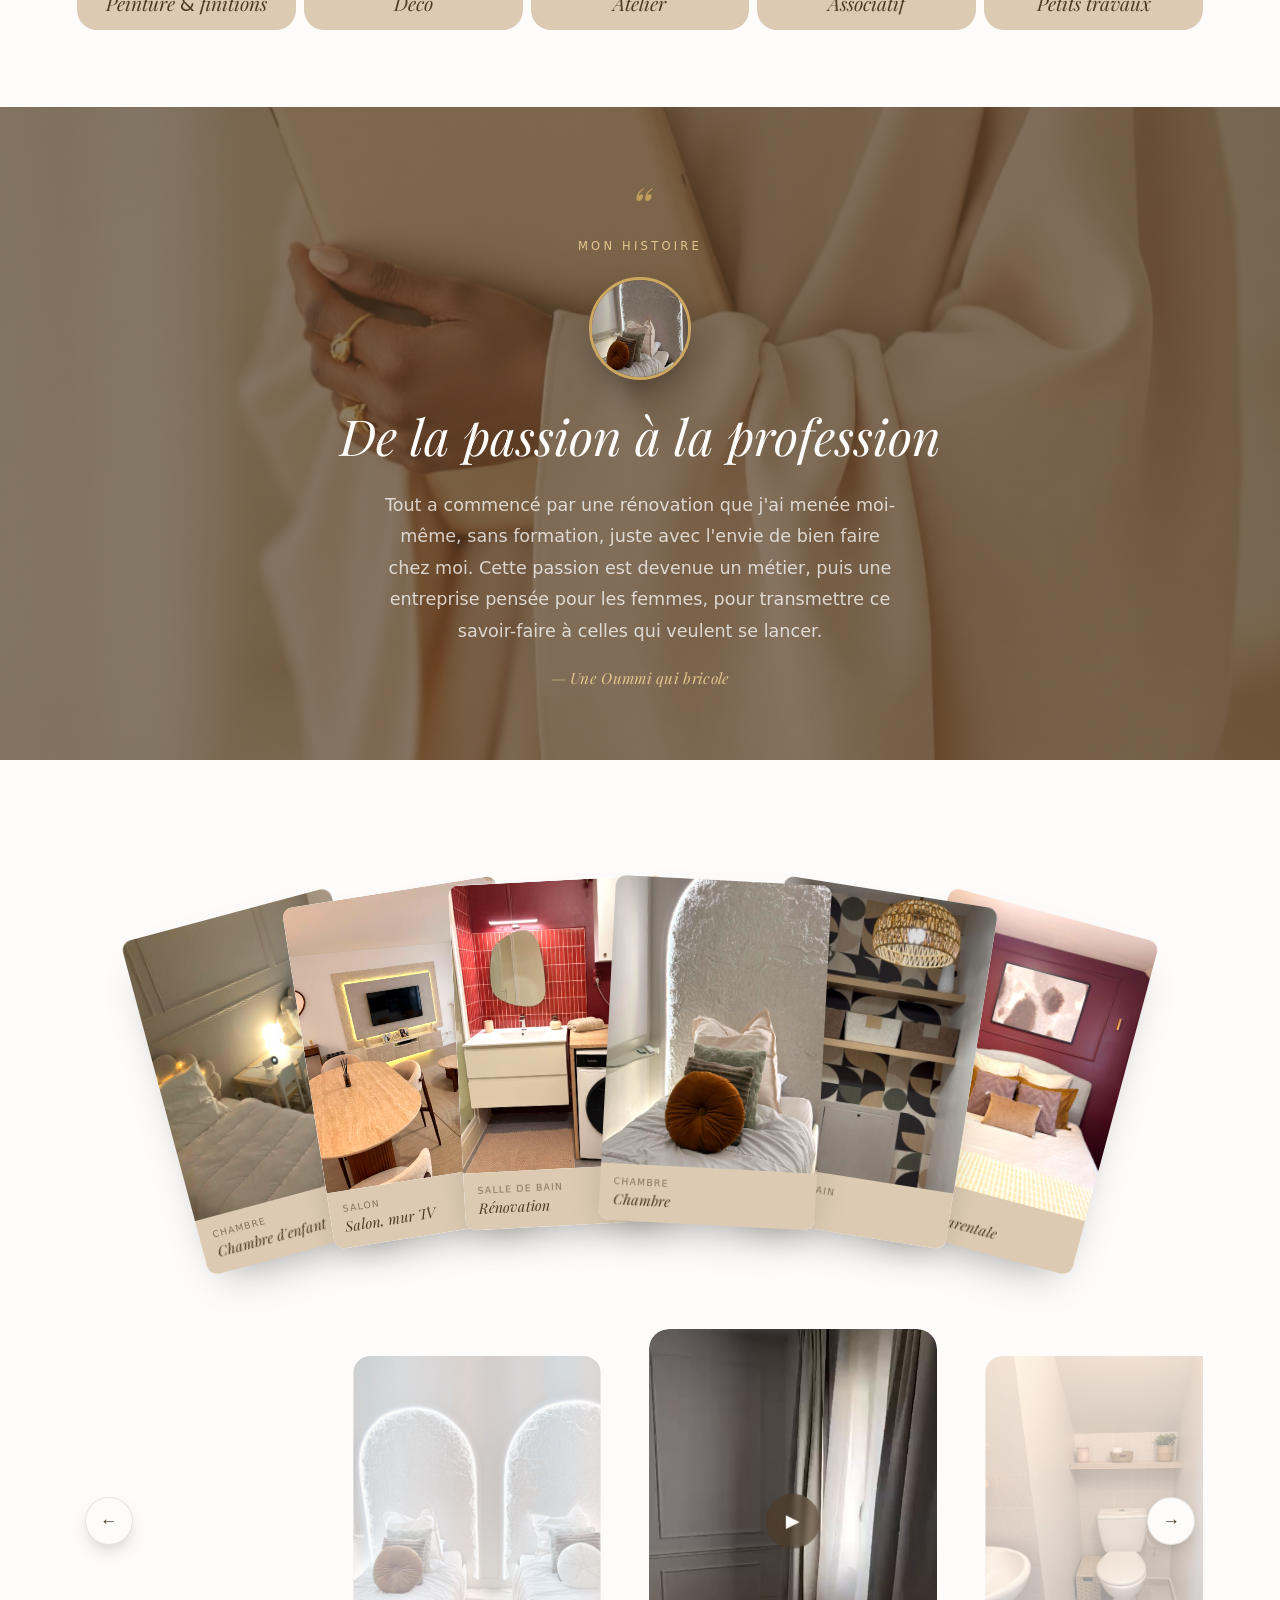
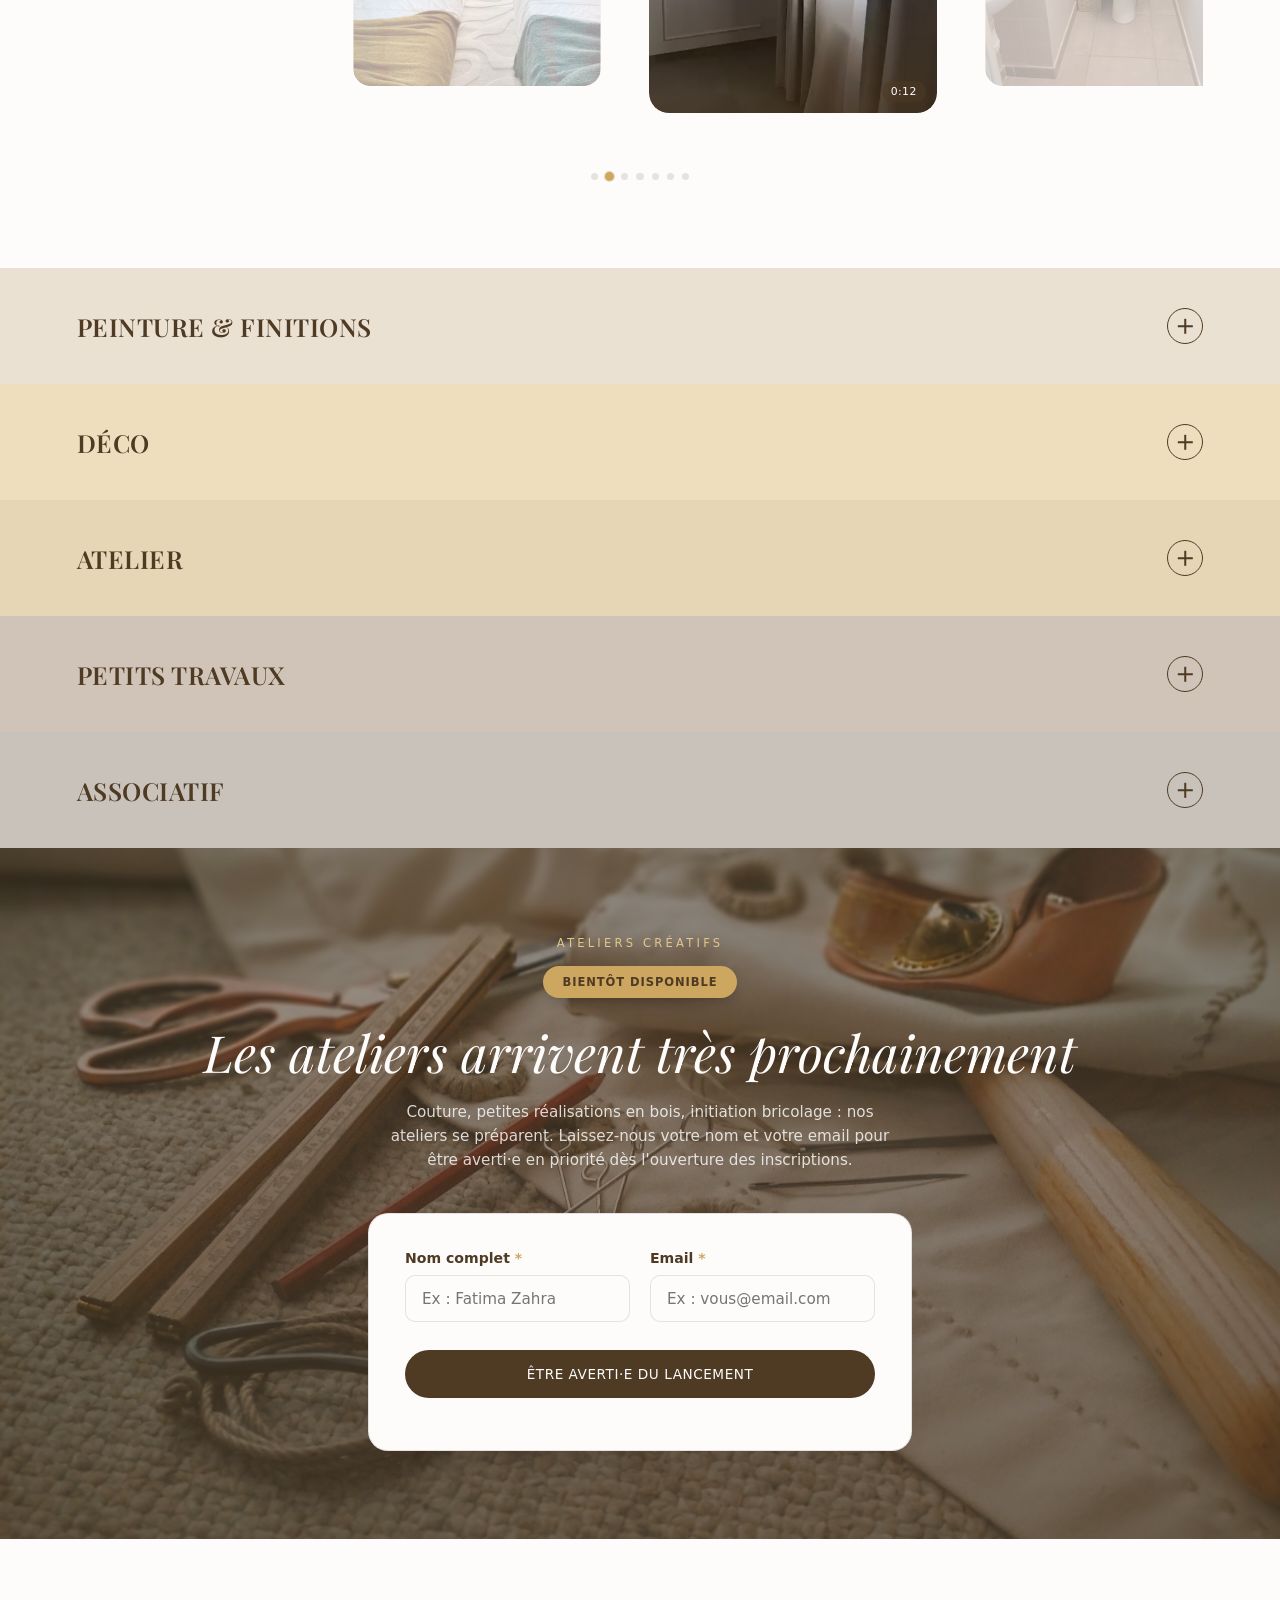
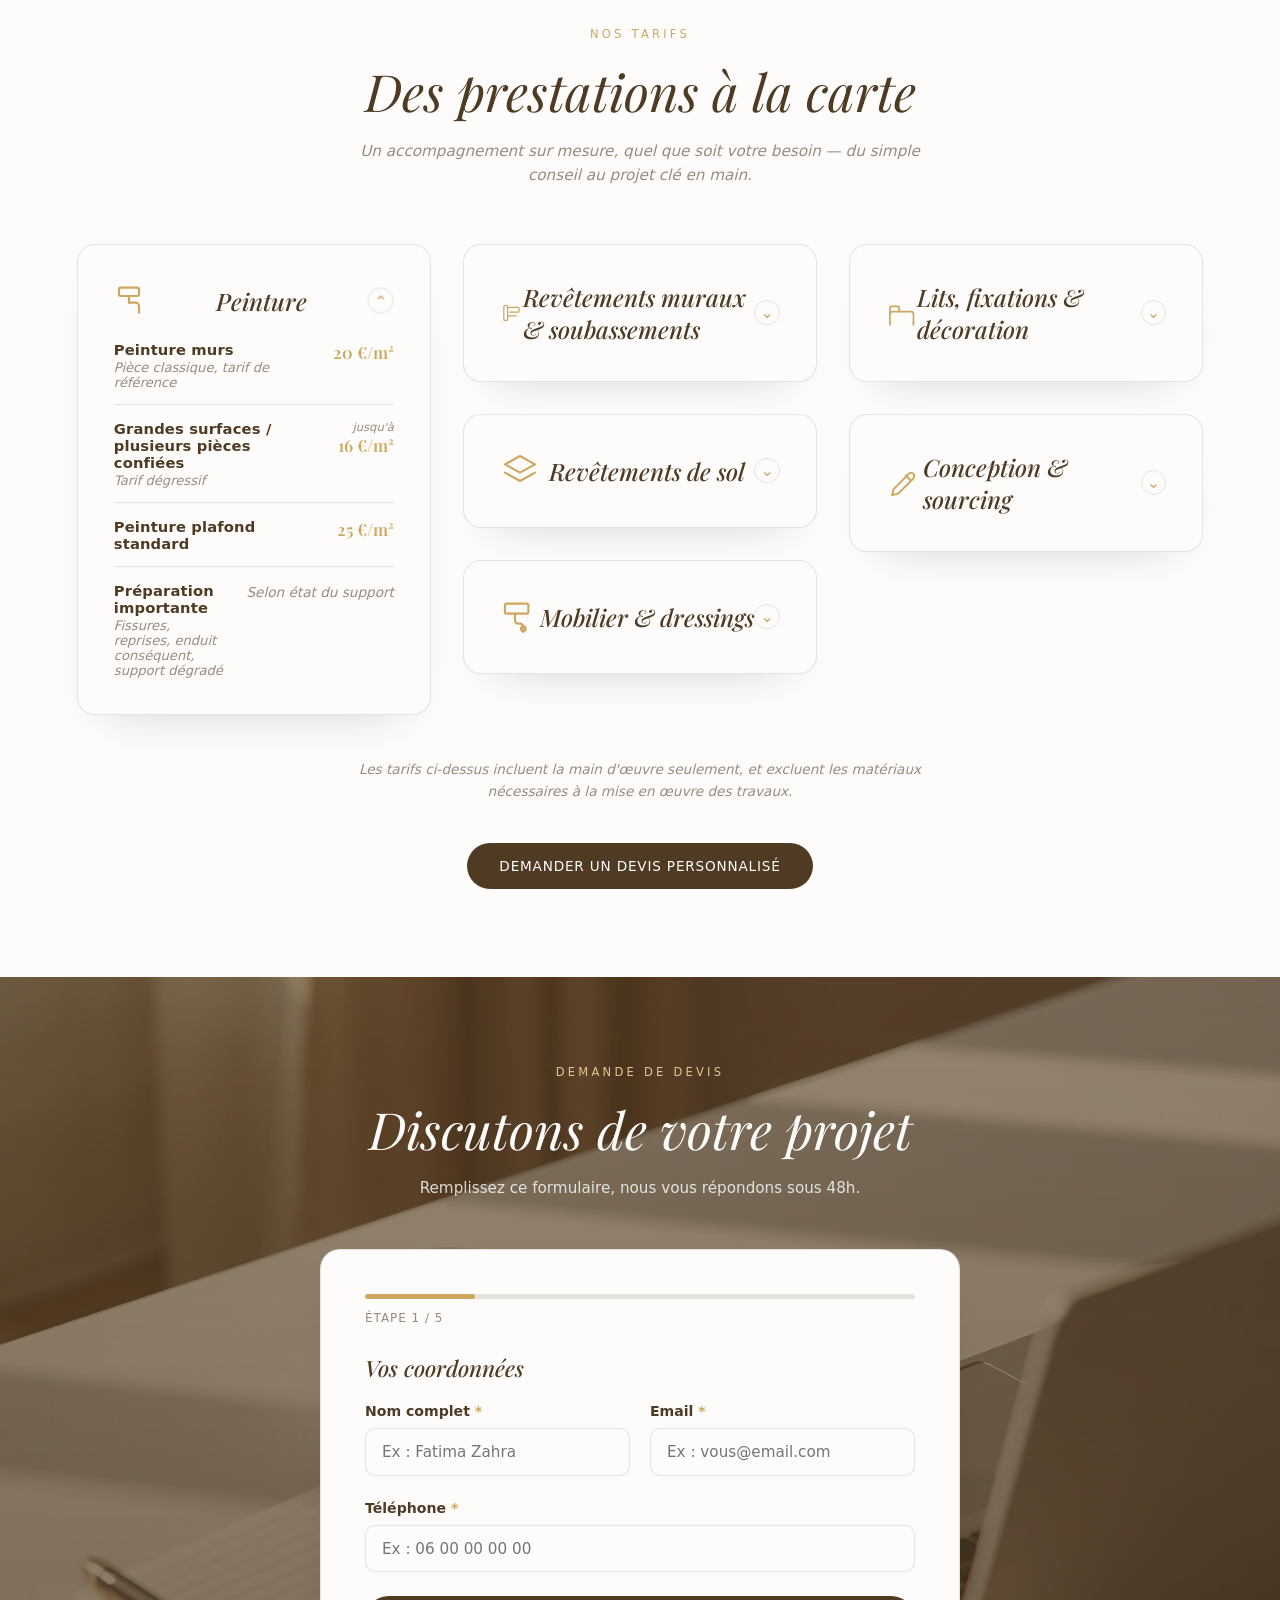
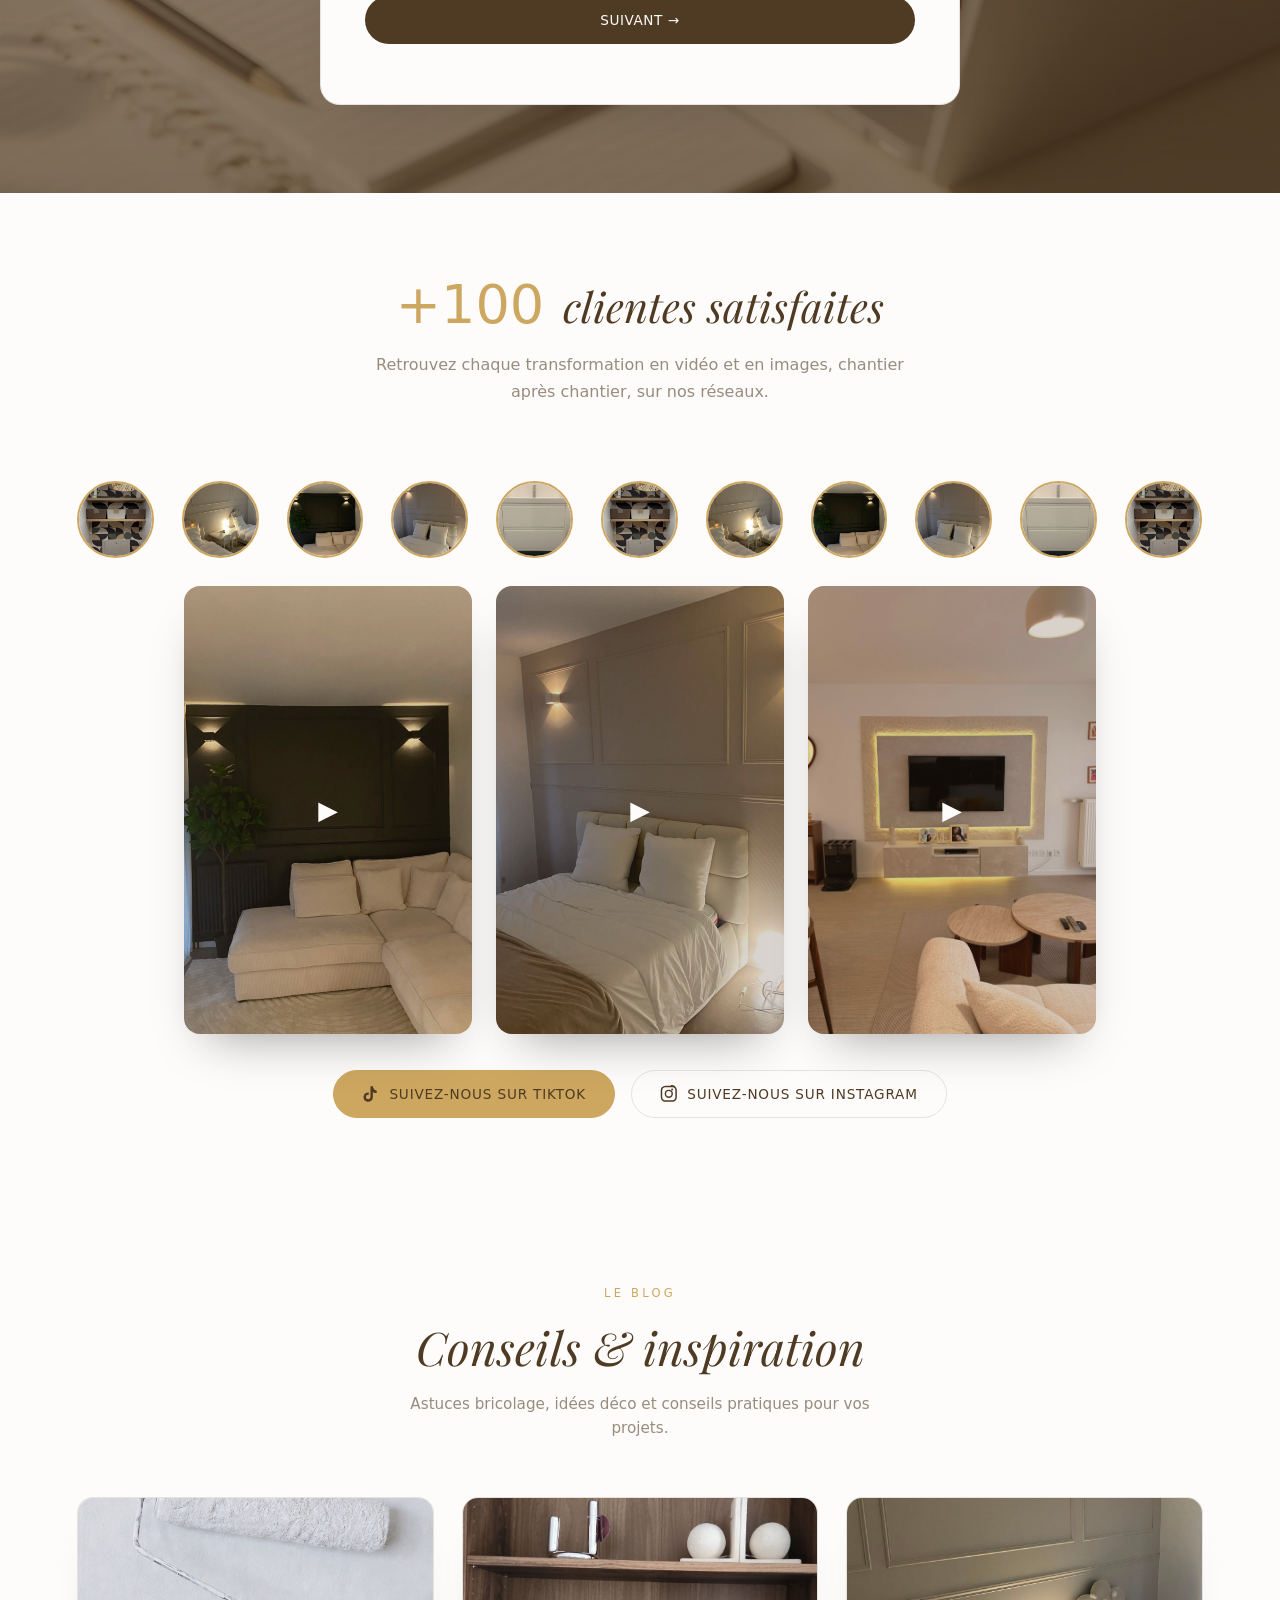
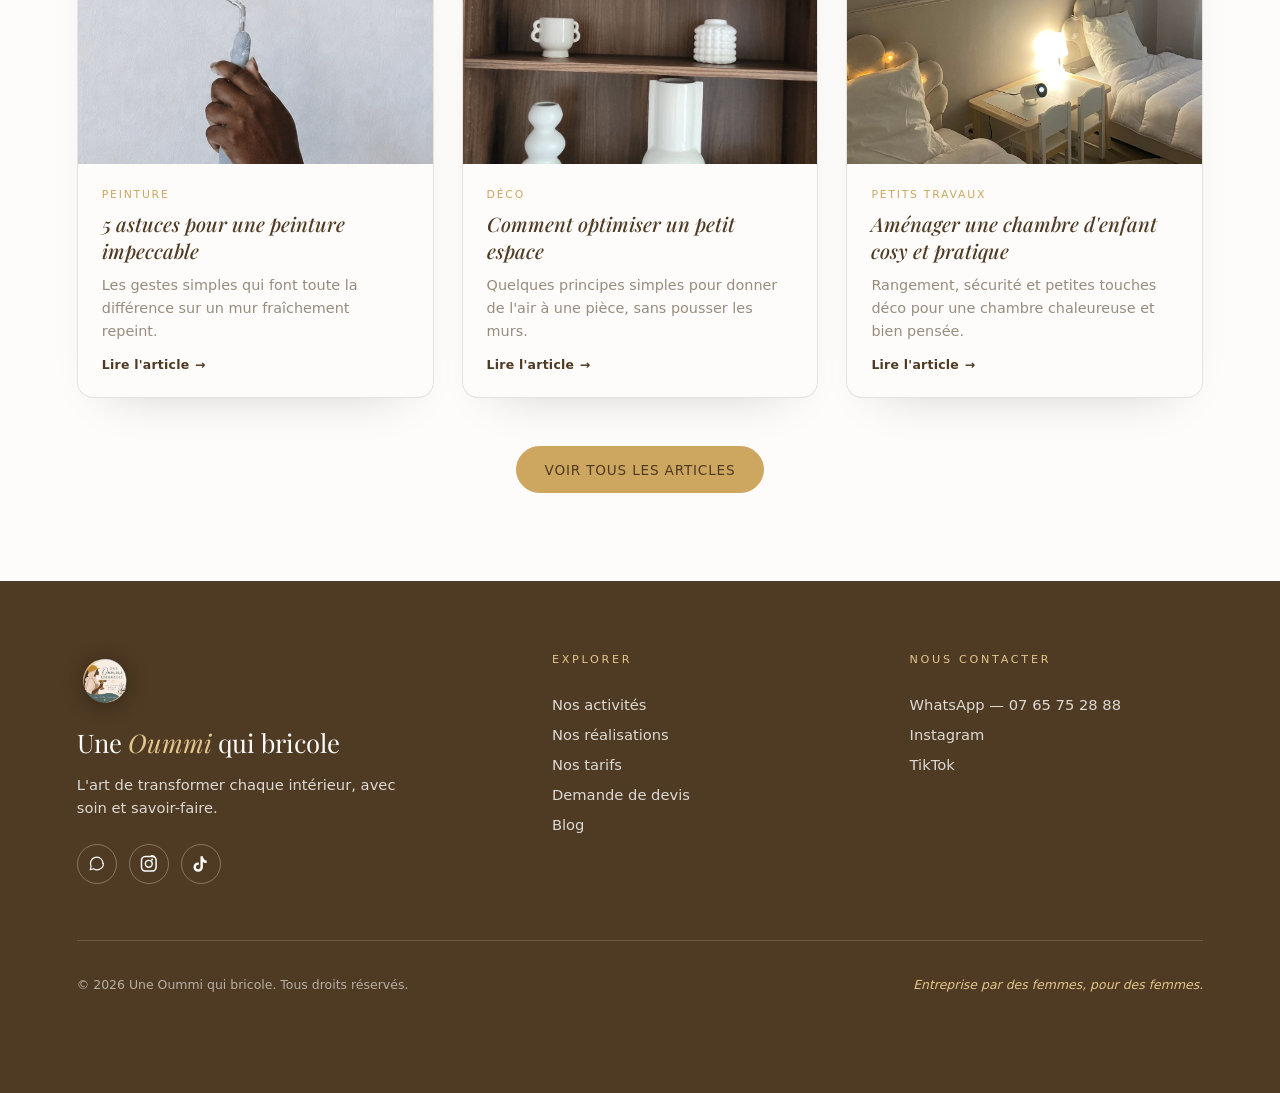
==== commit 4350046b: "Agrandissement au clic pour l'avant/après + bannière d'accueil plus lumineuse - La carte avant/après" ====
--- a/index.html
+++ b/index.html
@@ -117,7 +117,7 @@
   .skip .hero-photo { opacity: 1 !important; animation: none !important; }
   .hero-photo img {
     width: 100%; height: 100%; object-fit: cover; object-position: 50% 30%; display: block;
-    filter: brightness(0.78);
+    filter: brightness(0.98);
   }
   .hero-video-tint {
     position: absolute; inset: 0; z-index: 1;
@@ -125,7 +125,7 @@
   }
   .hero-banner-scrim {
     position: absolute; inset: 0; z-index: 1;
-    background: radial-gradient(ellipse at center, color-mix(in srgb, var(--espresso) 25%, transparent) 0%, color-mix(in srgb, var(--espresso) 48%, transparent) 100%);
+    background: radial-gradient(ellipse at center, color-mix(in srgb, var(--espresso) 12%, transparent) 0%, color-mix(in srgb, var(--espresso) 32%, transparent) 100%);
   }
   .hero-copy {
     position: absolute; inset: 0; z-index: 2;
@@ -748,7 +748,8 @@
 
   /* ================= AVANT / APRÈS (carte du carrousel) ================= */
   .media-item.media-item-ba { cursor: ew-resize; touch-action: pan-y; background: var(--espresso); }
-  .ba-img { position: absolute; inset: 0; width: 100%; height: 100%; object-fit: cover; display: block; pointer-events: none; -webkit-user-drag: none; }
+  .ba-img { position: absolute; inset: 0; width: 100%; height: 100%; object-fit: cover; display: block; pointer-events: none; -webkit-user-drag: none; user-select: none; }
+  .media-item-ba, .lightbox-ba-slider { -webkit-user-select: none; user-select: none; }
   .ba-before-wrap { position: absolute; inset: 0; clip-path: inset(0 50% 0 0); }
   .ba-handle {
     position: absolute; top: 0; bottom: 0; left: 50%; width: 2px; background: var(--paper); z-index: 2;
@@ -776,6 +777,15 @@
   .media-lightbox.is-open { opacity: 1; pointer-events: auto; }
   .media-lightbox img, .media-lightbox video { max-width: min(90vw, 55rem); max-height: 85vh; object-fit: contain; border-radius: 6px; box-shadow: 0 2rem 4rem -1rem rgba(0,0,0,0.5); display: none; }
   .media-lightbox.is-image img, .media-lightbox.is-video video { display: block; }
+  .lightbox-ba-slider {
+    display: none; position: relative; width: min(90vw, 40rem); aspect-ratio: 3 / 4; border-radius: 12px; overflow: hidden;
+    cursor: ew-resize; -webkit-mask-image: -webkit-radial-gradient(white, black); touch-action: pan-y;
+    box-shadow: 0 2rem 4rem -1rem rgba(0,0,0,0.5);
+  }
+  .media-lightbox.is-ba .lightbox-ba-slider { display: block; }
+  .media-lightbox.is-ba .ba-img {
+    display: block; max-width: none; max-height: none; border-radius: 0; box-shadow: none;
+  }
   .media-lightbox-close {
     position: absolute; top: 1.5rem; right: 1.5rem; width: 2.75rem; height: 2.75rem; border-radius: 50%;
     border: 1px solid color-mix(in srgb, var(--paper) 40%, transparent); background: transparent; color: var(--paper);
@@ -1187,17 +1197,17 @@
           <button type="button" class="media-item" data-type="image" data-src="galerie-wc.jpg">
             <img src="galerie-wc.jpg" alt="Toilettes sous pente" loading="lazy">
           </button>
-          <div class="media-item media-item-ba" id="baSlider">
+          <button type="button" class="media-item media-item-ba" data-type="ba" data-before="salle-de-bain-avant.jpg" data-after="salle-de-bain-apres.jpg">
             <img class="ba-img ba-after" src="salle-de-bain-apres.jpg" alt="Salle de bain après rénovation">
-            <div class="ba-before-wrap" id="baBeforeWrap">
+            <div class="ba-before-wrap">
               <img class="ba-img ba-before" src="salle-de-bain-avant.jpg" alt="Salle de bain avant rénovation">
             </div>
-            <div class="ba-handle" id="baHandle">
+            <div class="ba-handle">
               <span class="ba-handle-knob">&harr;</span>
             </div>
             <span class="ba-label ba-label-before">Avant</span>
             <span class="ba-label ba-label-after">Après</span>
-          </div>
+          </button>
           <button type="button" class="media-item" data-type="video" data-src="galerie-video-3.mp4">
             <img src="galerie-video-3-poster.jpg" alt="" loading="lazy">
             <span class="media-play" aria-hidden="true">▶</span>
@@ -2300,33 +2310,6 @@
     });
   })();
 
-  (function () {
-    var baSlider = document.getElementById('baSlider');
-    if (!baSlider) return;
-    var baBeforeWrap = document.getElementById('baBeforeWrap');
-    var baHandle = document.getElementById('baHandle');
-    var dragging = false;
-
-    function setPosition(clientX) {
-      var rect = baSlider.getBoundingClientRect();
-      var pct = ((clientX - rect.left) / rect.width) * 100;
-      pct = Math.max(0, Math.min(100, pct));
-      baBeforeWrap.style.clipPath = 'inset(0 ' + (100 - pct) + '% 0 0)';
-      baHandle.style.left = pct + '%';
-    }
-
-    baSlider.addEventListener('pointerdown', function (e) {
-      dragging = true;
-      baSlider.setPointerCapture(e.pointerId);
-      setPosition(e.clientX);
-    });
-    baSlider.addEventListener('pointermove', function (e) {
-      if (!dragging) return;
-      setPosition(e.clientX);
-    });
-    baSlider.addEventListener('pointerup', function () { dragging = false; });
-    baSlider.addEventListener('pointercancel', function () { dragging = false; });
-  })();
 
   (function () {
     var mediaReel = document.querySelector('.media-reel');
@@ -2390,11 +2373,44 @@
       '<button class="media-lightbox-arrow media-lightbox-prev" aria-label="Précédent">&larr;</button>' +
       '<img alt="">' +
       '<video controls playsinline></video>' +
+      '<div class="ba-slider lightbox-ba-slider">' +
+        '<img class="ba-img ba-after" alt="">' +
+        '<div class="ba-before-wrap"><img class="ba-img ba-before" alt=""></div>' +
+        '<div class="ba-handle"><span class="ba-handle-knob">&harr;</span></div>' +
+        '<span class="ba-label ba-label-before">Avant</span>' +
+        '<span class="ba-label ba-label-after">Après</span>' +
+      '</div>' +
       '<button class="media-lightbox-arrow media-lightbox-next" aria-label="Suivant">&rarr;</button>';
     document.body.appendChild(mediaLightbox);
     var mlImg = mediaLightbox.querySelector('img');
     var mlVideo = mediaLightbox.querySelector('video');
+    var mlBaSlider = mediaLightbox.querySelector('.lightbox-ba-slider');
+    var mlBaAfter = mlBaSlider.querySelector('.ba-after');
+    var mlBaBefore = mlBaSlider.querySelector('.ba-before');
+    var mlBaBeforeWrap = mlBaSlider.querySelector('.ba-before-wrap');
+    var mlBaHandle = mlBaSlider.querySelector('.ba-handle');
     var mlIndex = 0;
+
+    function setBaPosition(clientX) {
+      var rect = mlBaSlider.getBoundingClientRect();
+      var pct = ((clientX - rect.left) / rect.width) * 100;
+      pct = Math.max(0, Math.min(100, pct));
+      mlBaBeforeWrap.style.clipPath = 'inset(0 ' + (100 - pct) + '% 0 0)';
+      mlBaHandle.style.left = pct + '%';
+    }
+    var baDragging = false;
+    mlBaSlider.addEventListener('pointerdown', function (e) {
+      e.preventDefault();
+      baDragging = true;
+      mlBaSlider.setPointerCapture(e.pointerId);
+      setBaPosition(e.clientX);
+    });
+    mlBaSlider.addEventListener('pointermove', function (e) {
+      if (!baDragging) return;
+      setBaPosition(e.clientX);
+    });
+    mlBaSlider.addEventListener('pointerup', function () { baDragging = false; });
+    mlBaSlider.addEventListener('pointercancel', function () { baDragging = false; });
 
     function openMedia(index) {
       mlIndex = index;
@@ -2403,11 +2419,17 @@
       mlVideo.pause();
       mediaLightbox.classList.toggle('is-image', type === 'image');
       mediaLightbox.classList.toggle('is-video', type === 'video');
+      mediaLightbox.classList.toggle('is-ba', type === 'ba');
       if (type === 'image') {
         mlImg.src = item.dataset.src;
-      } else {
+      } else if (type === 'video') {
         mlVideo.src = item.dataset.src;
         mlVideo.play();
+      } else if (type === 'ba') {
+        mlBaAfter.src = item.dataset.after;
+        mlBaBefore.src = item.dataset.before;
+        mlBaBeforeWrap.style.clipPath = 'inset(0 50% 0 0)';
+        mlBaHandle.style.left = '50%';
       }
       mediaLightbox.classList.add('is-open');
     }
@@ -2420,7 +2442,6 @@
     }
 
     mediaItems.forEach(function (item, i) {
-      if (item.classList.contains('media-item-ba')) return;
       item.addEventListener('click', function () { openMedia(i); });
     });
     mediaLightbox.querySelector('.media-lightbox-prev').addEventListener('click', function () { stepMedia(-1); });
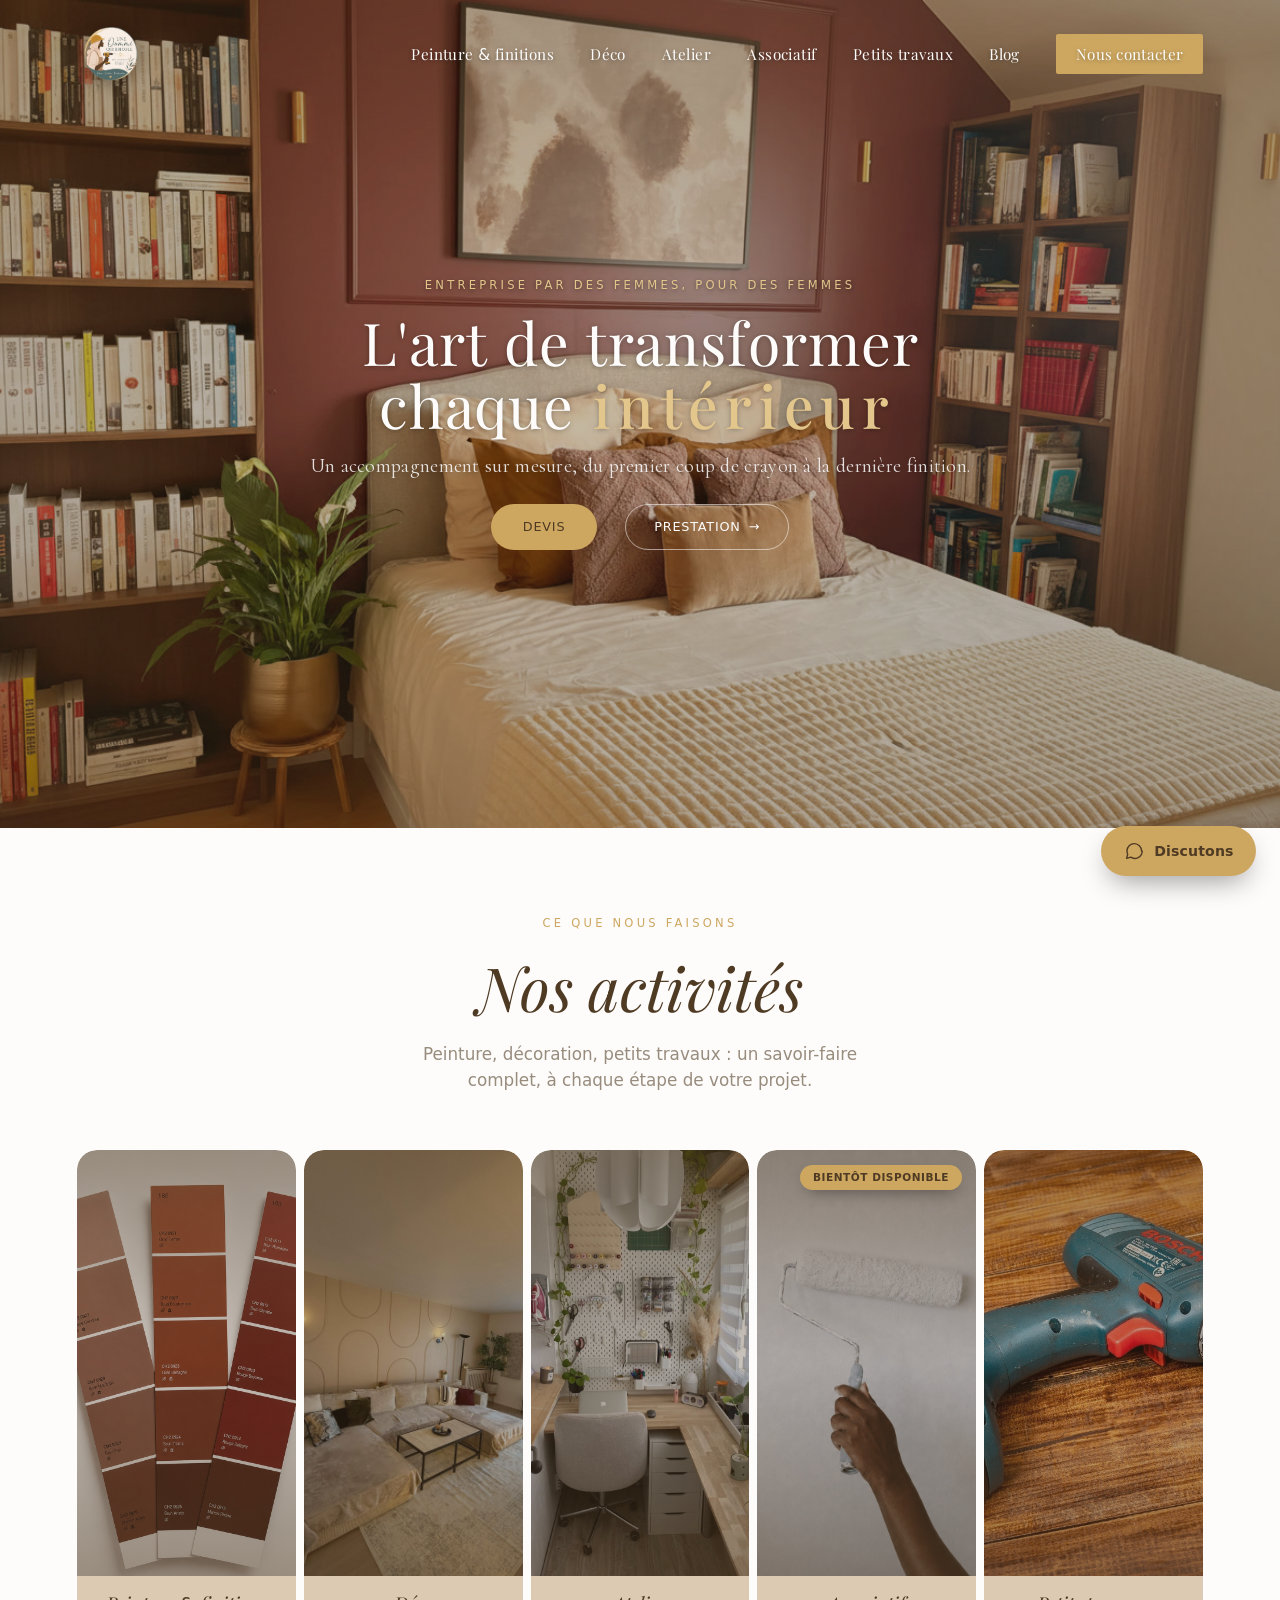
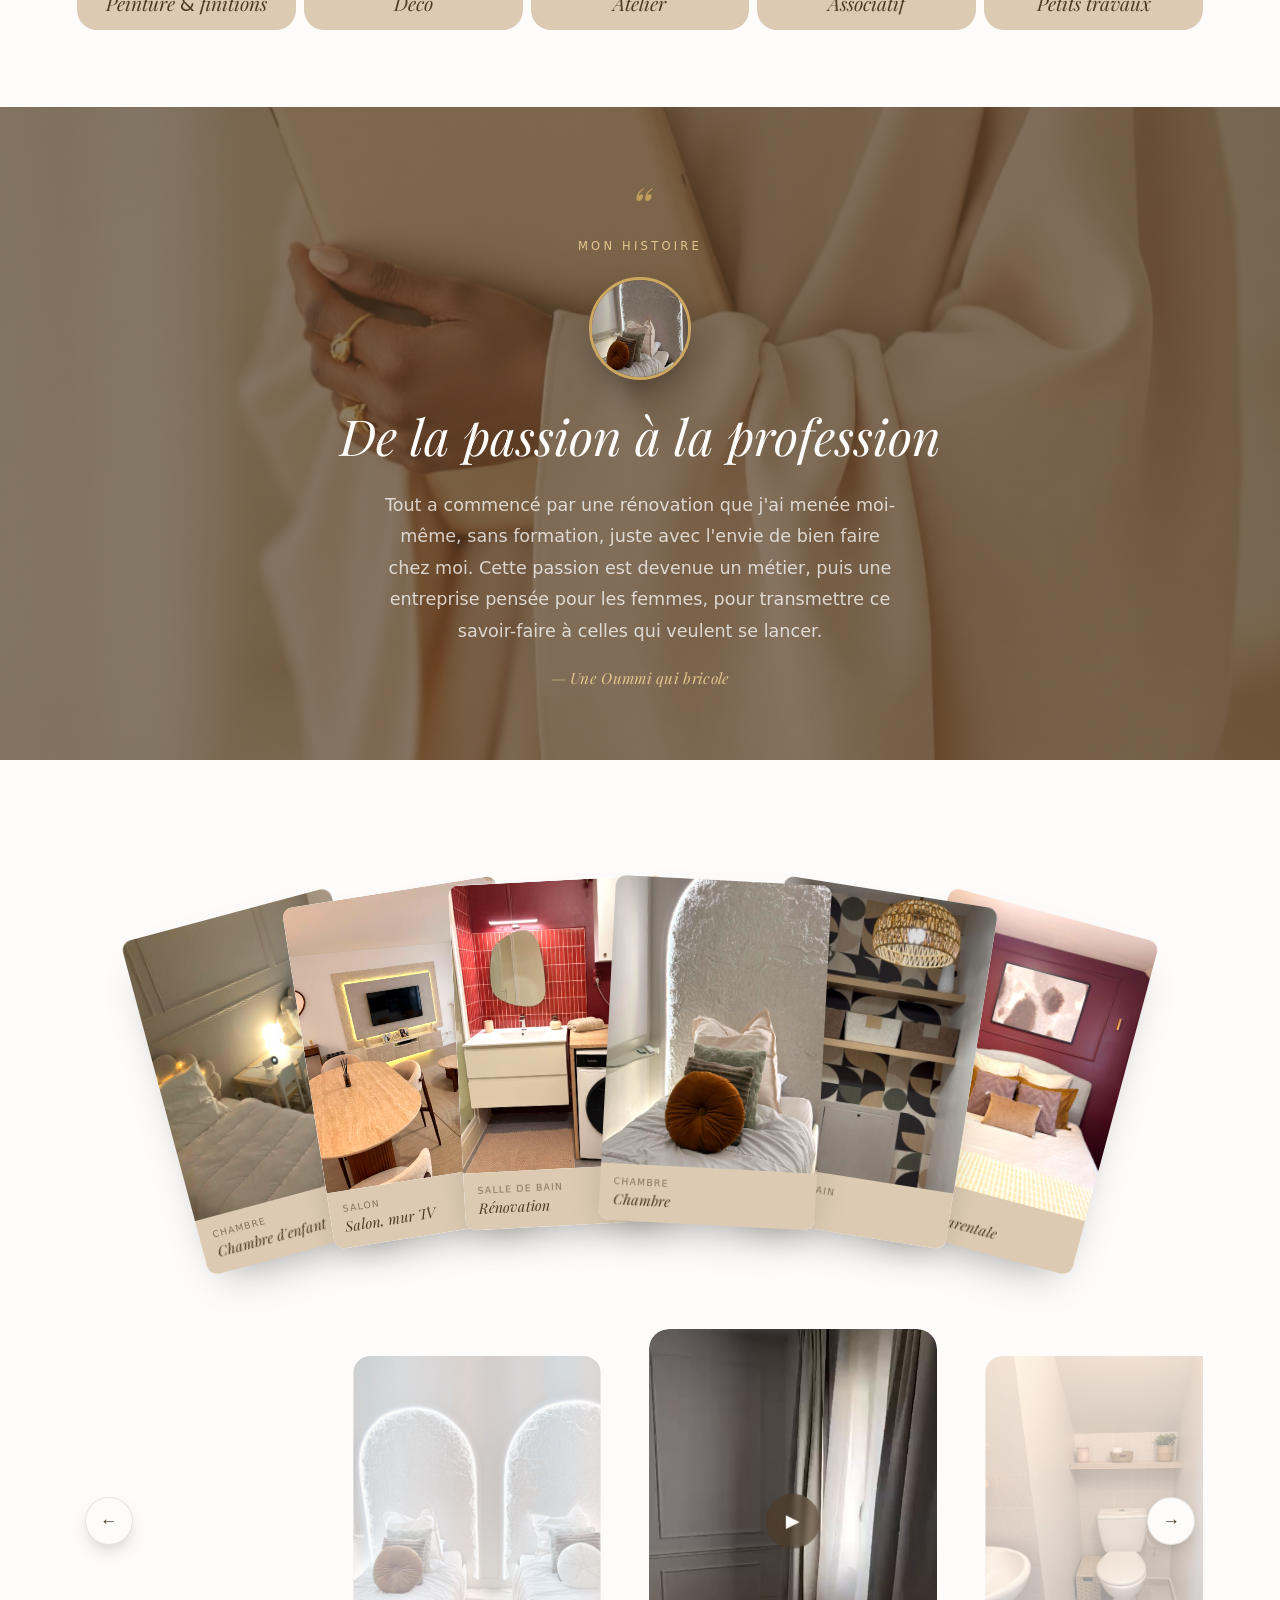
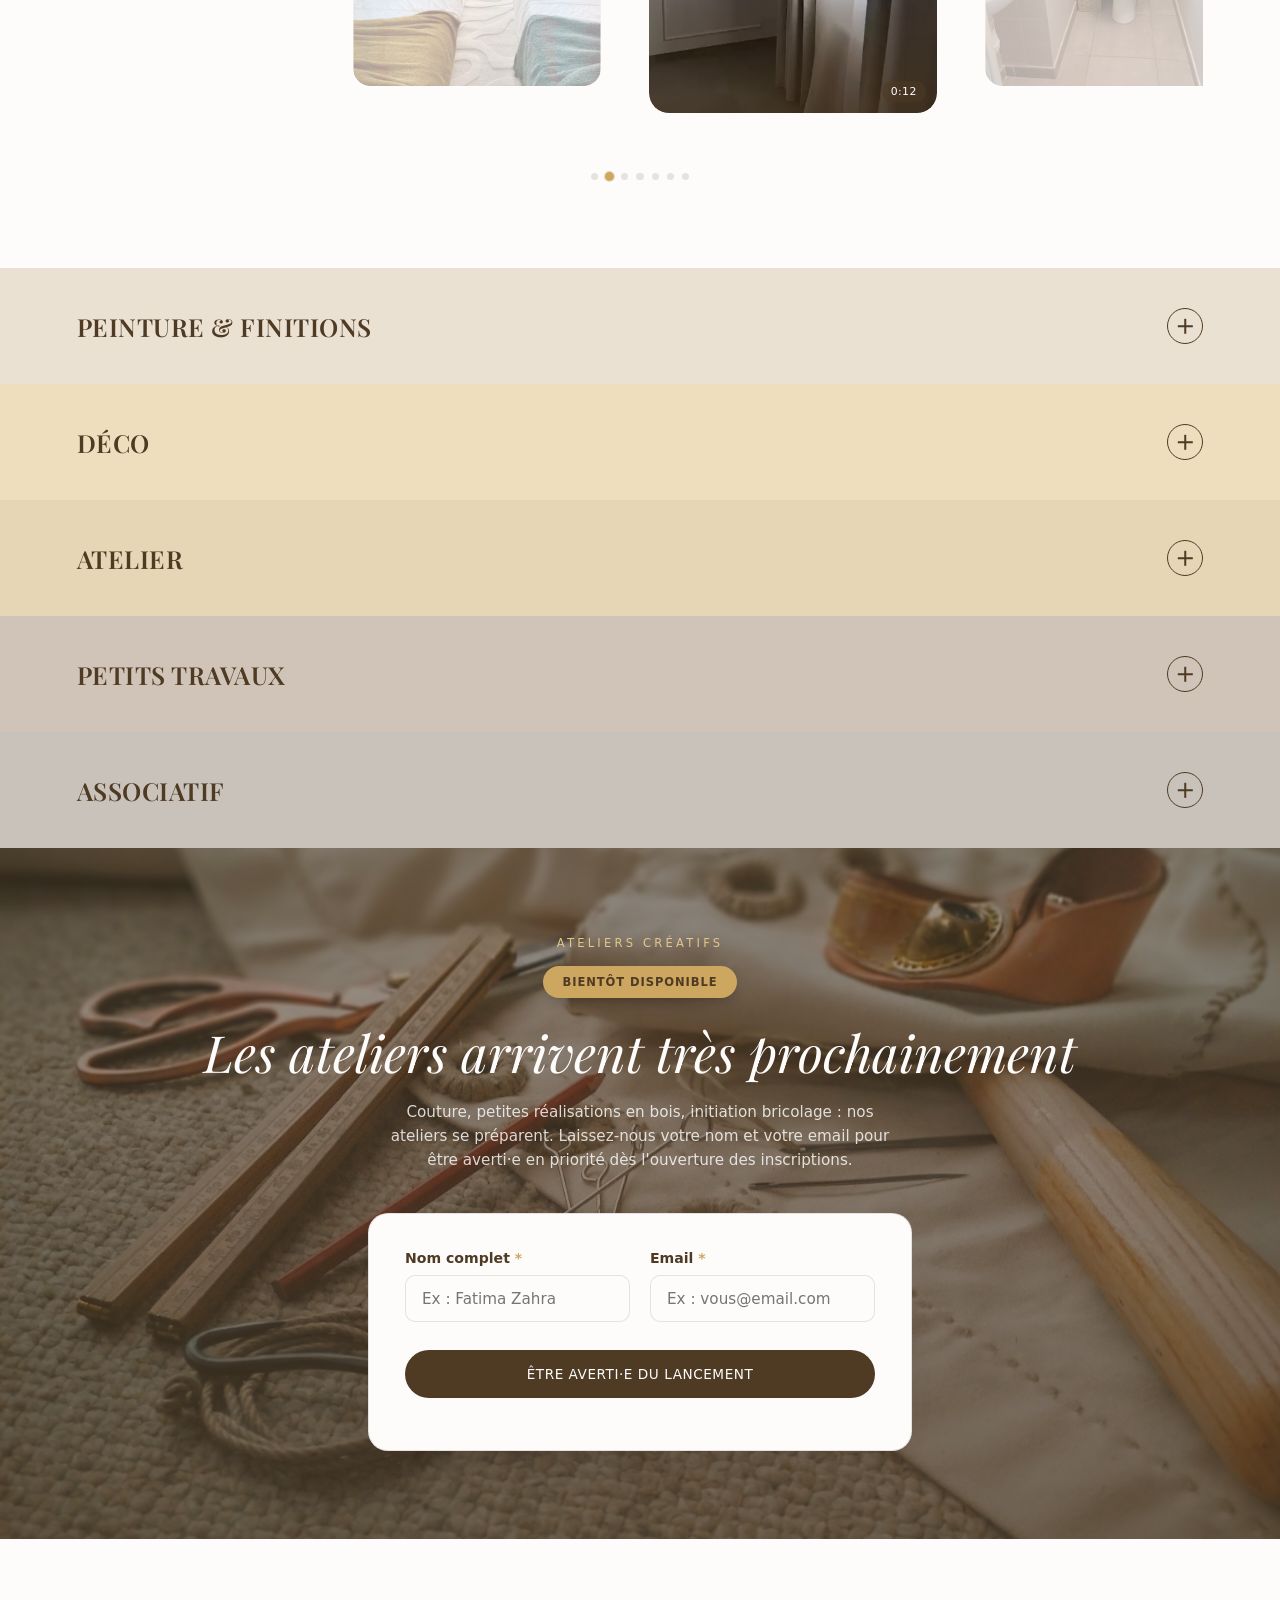
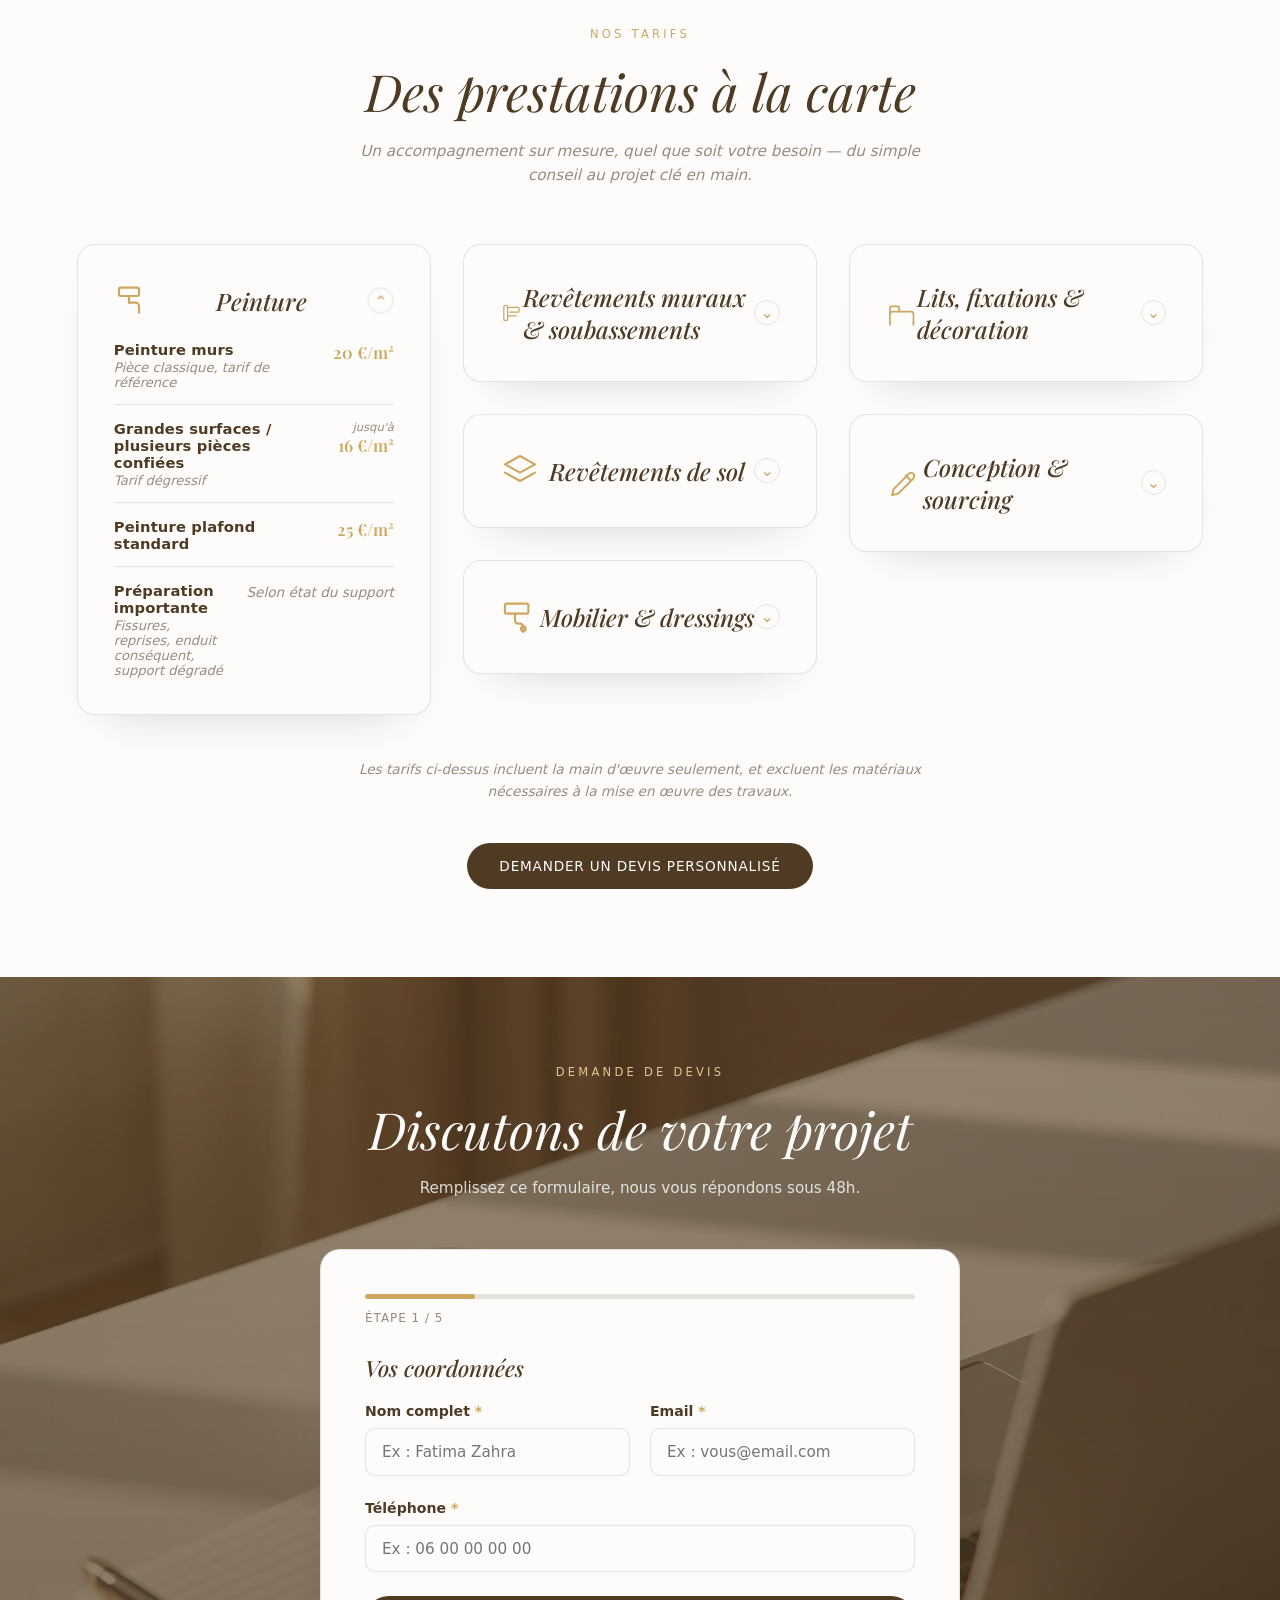
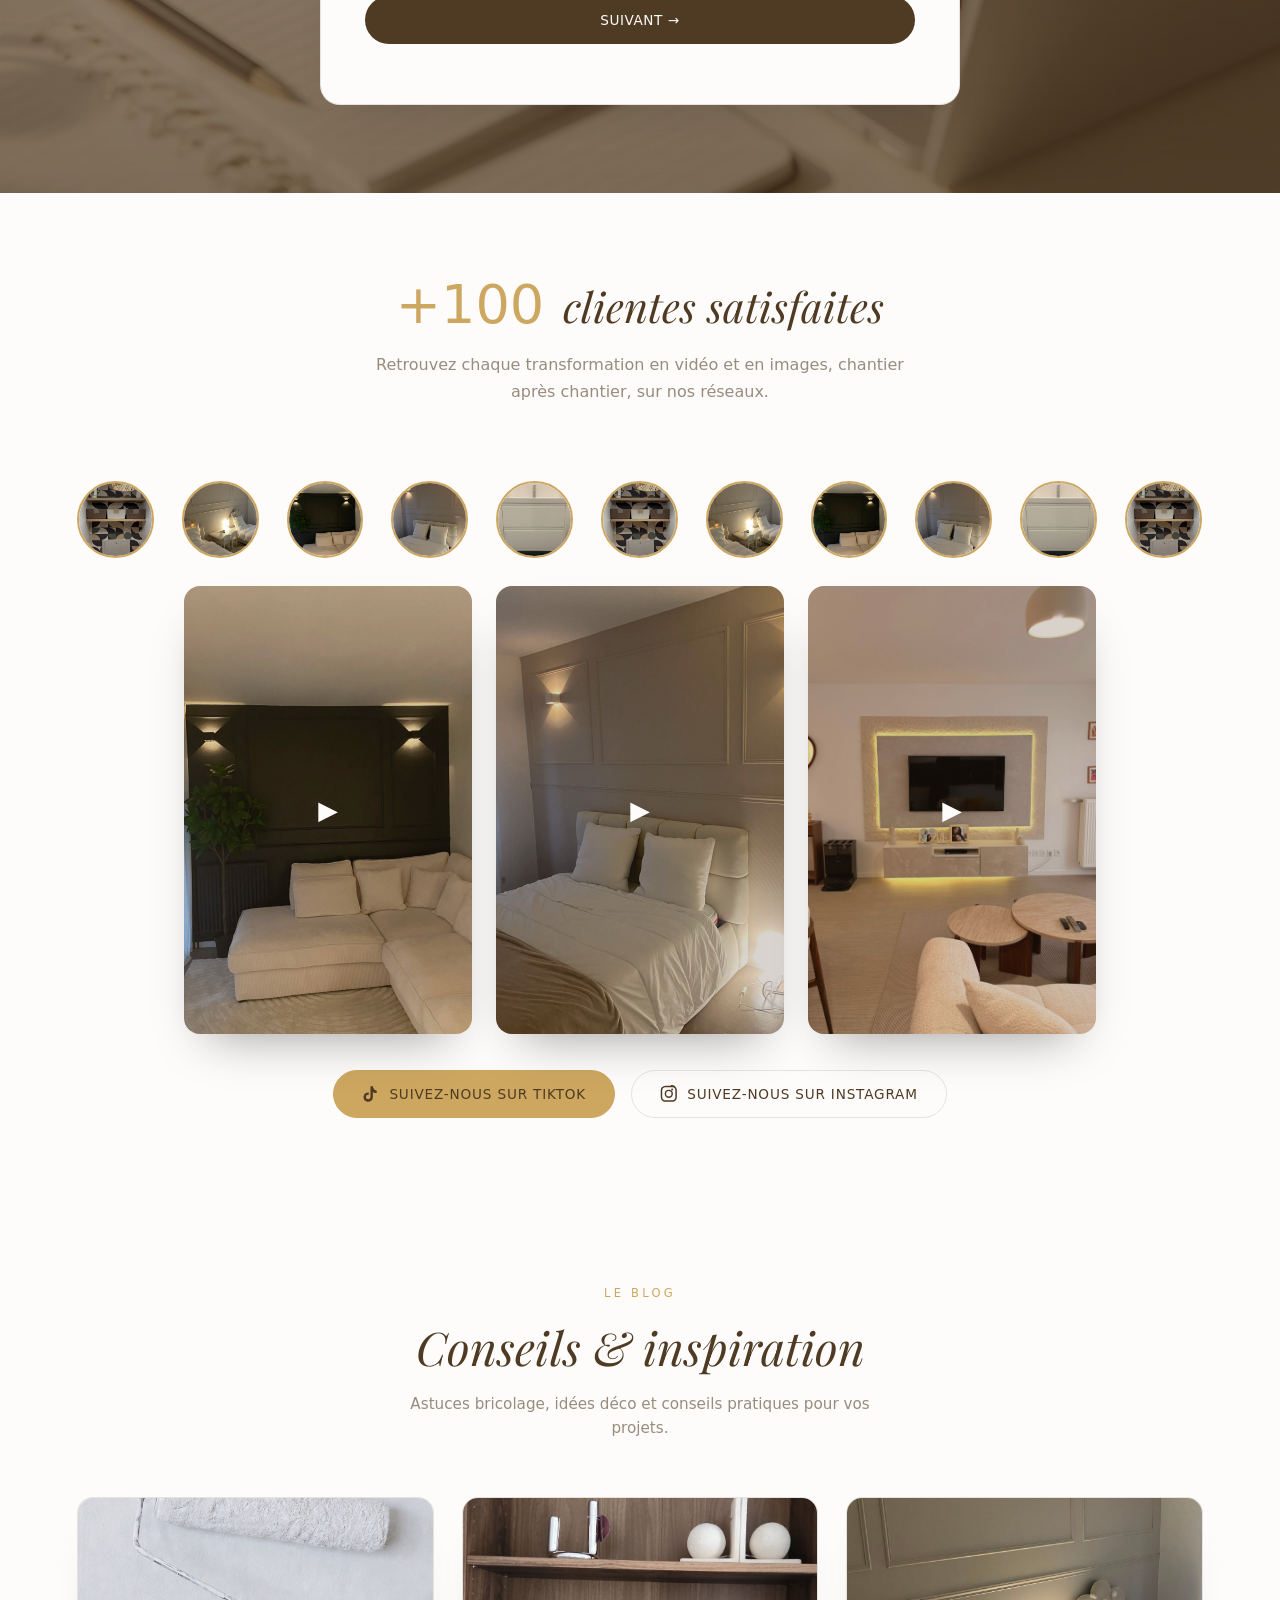
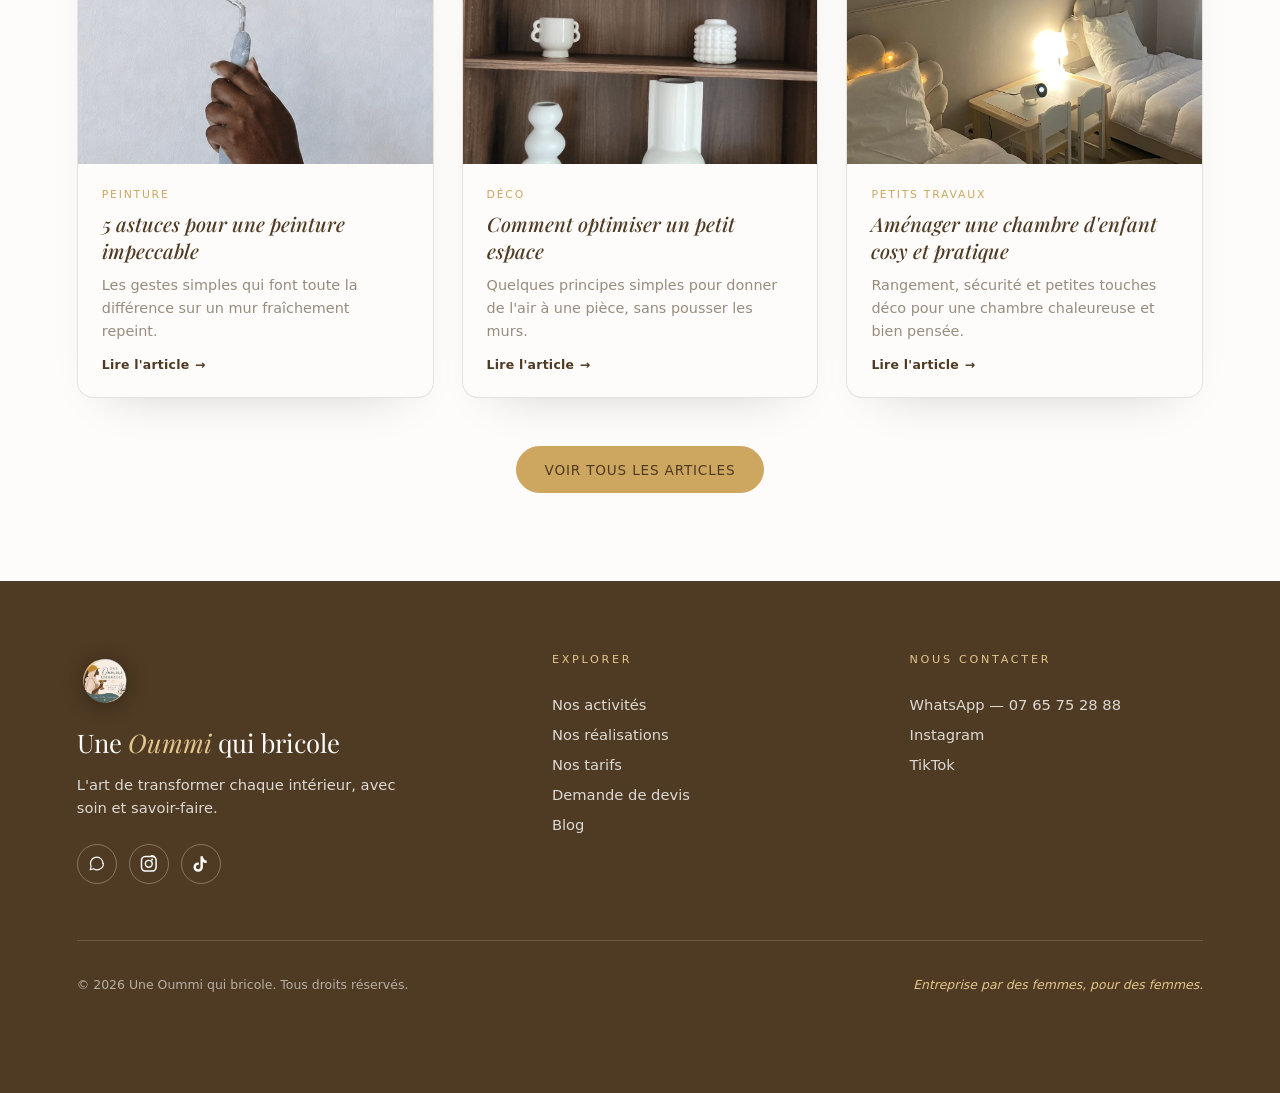
==== commit 80eafe3a: "Réduit un peu l'éclaircissement de la bannière d'accueil Trouvé trop clair après le dernier réglage " ====
--- a/index.html
+++ b/index.html
@@ -3,6 +3,7 @@
 <head>
 <script>
   if ('scrollRestoration' in history) { history.scrollRestoration = 'manual'; }
+  window.__initialHash = window.location.hash;
   if (window.location.hash) {
     window.history.replaceState(null, '', window.location.pathname + window.location.search);
   }
@@ -117,7 +118,7 @@
   .skip .hero-photo { opacity: 1 !important; animation: none !important; }
   .hero-photo img {
     width: 100%; height: 100%; object-fit: cover; object-position: 50% 30%; display: block;
-    filter: brightness(0.98);
+    filter: brightness(0.87);
   }
   .hero-video-tint {
     position: absolute; inset: 0; z-index: 1;
@@ -125,7 +126,7 @@
   }
   .hero-banner-scrim {
     position: absolute; inset: 0; z-index: 1;
-    background: radial-gradient(ellipse at center, color-mix(in srgb, var(--espresso) 12%, transparent) 0%, color-mix(in srgb, var(--espresso) 32%, transparent) 100%);
+    background: radial-gradient(ellipse at center, color-mix(in srgb, var(--espresso) 18%, transparent) 0%, color-mix(in srgb, var(--espresso) 40%, transparent) 100%);
   }
   .hero-copy {
     position: absolute; inset: 0; z-index: 2;
@@ -2500,8 +2501,11 @@
       });
     });
 
-    if (window.location.hash && window.location.hash.indexOf('#band-') === 0) {
-      openBand(window.location.hash.slice(1));
+    if (window.__initialHash && window.__initialHash.indexOf('#band-') === 0) {
+      openBand(window.__initialHash.slice(1));
+    } else if (window.__initialHash) {
+      var initialTarget = document.getElementById(window.__initialHash.slice(1));
+      if (initialTarget) initialTarget.scrollIntoView({ block: 'start' });
     }
 
     document.querySelectorAll('.explain-band-cta').forEach(function (cta) {
